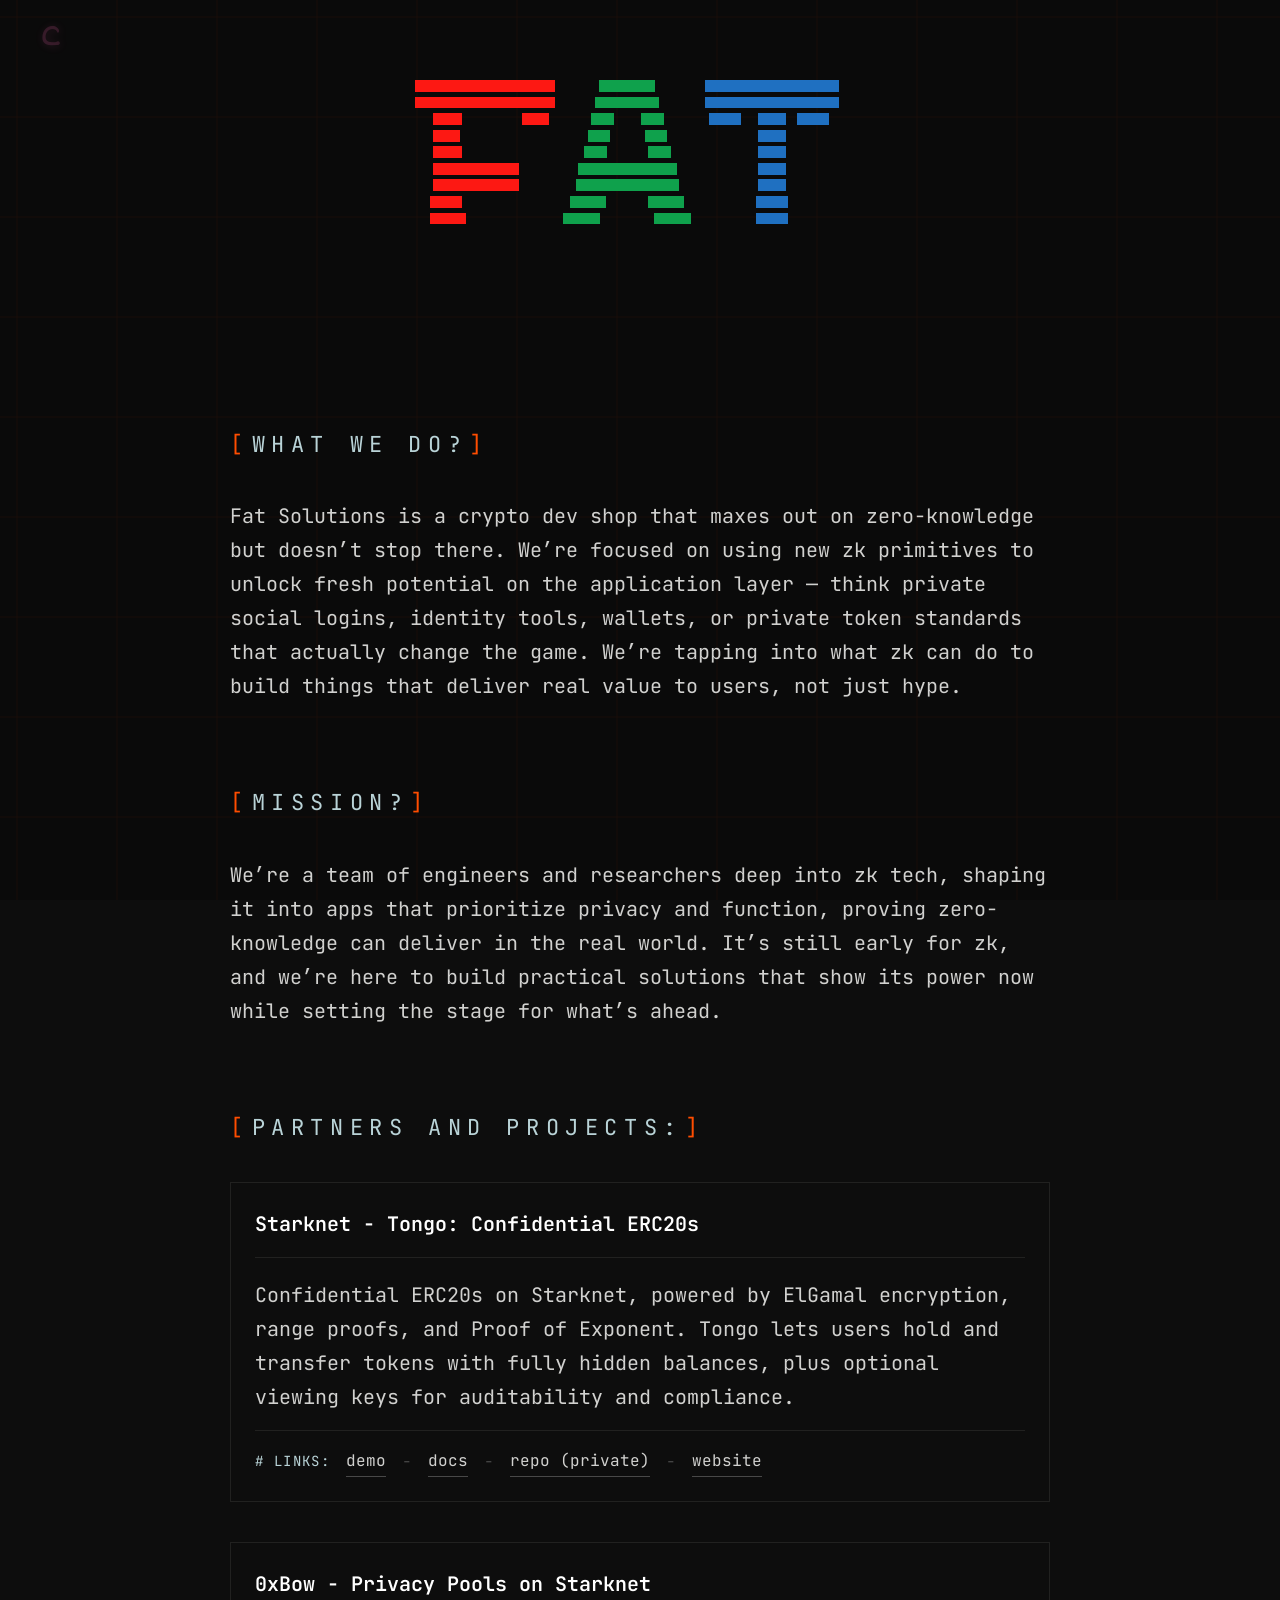
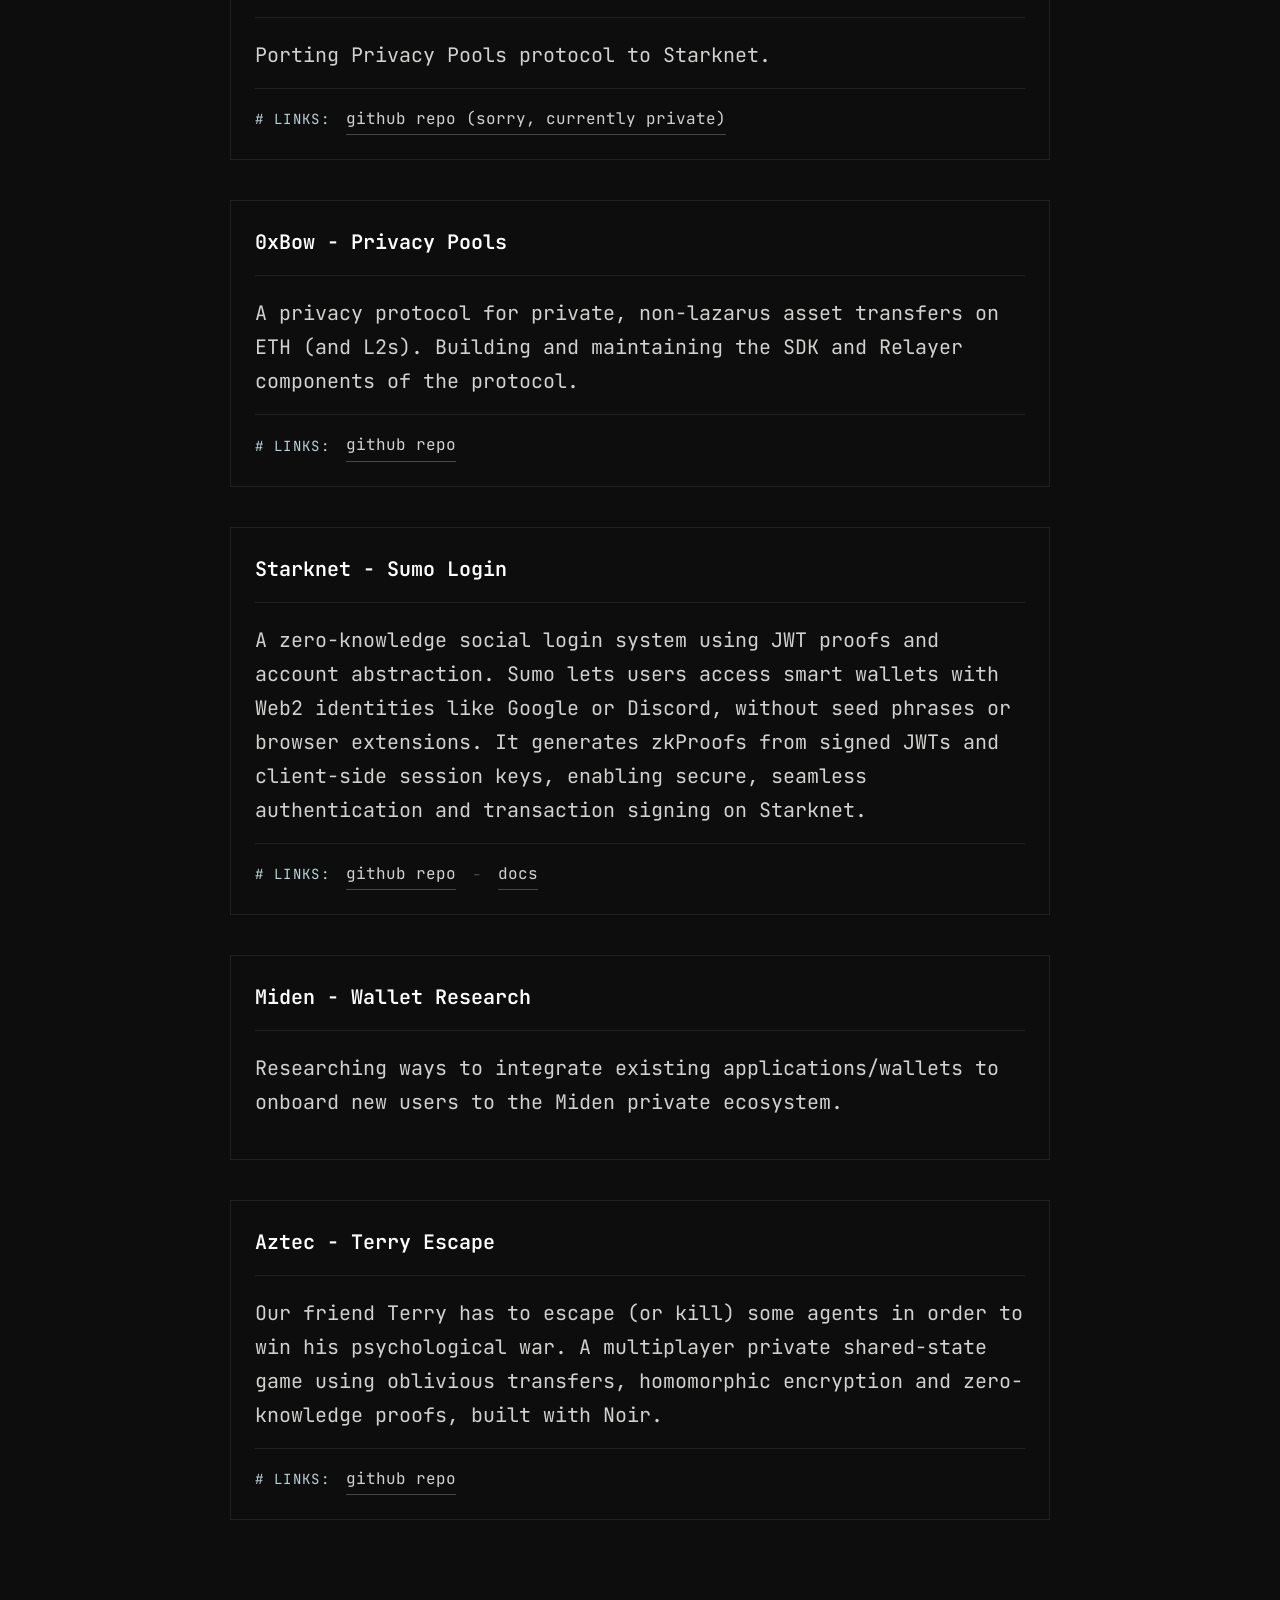
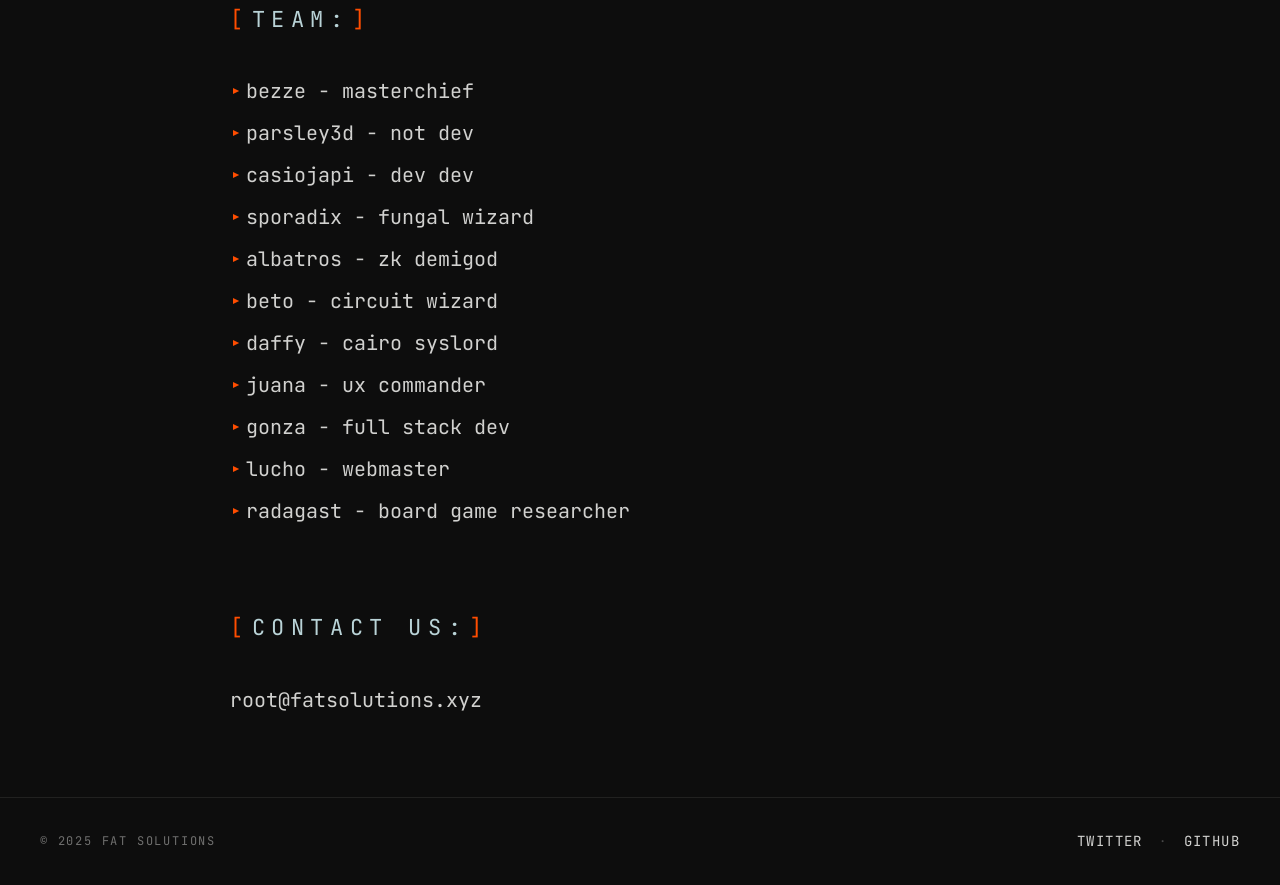
==== index.html @ 9459dec0 "feat: new version" ====
<!DOCTYPE html>
<html lang="en">
<head>
    <meta charset="UTF-8">
    <meta name="viewport" content="width=device-width, initial-scale=1.0">
    <meta name="description" content="Fat Solutions - A crypto dev shop specializing in zero-knowledge technology, building practical zk applications for privacy and real-world value">
    <meta name="keywords" content="zero-knowledge, zk, crypto, blockchain, privacy, Starknet, Aztec, Miden, development">
    <meta name="author" content="Fat Solutions">
    <meta property="og:title" content="Fat Solutions - Zero-Knowledge Development">
    <meta property="og:description" content="Building practical zero-knowledge applications that prioritize privacy and deliver real value">
    <meta property="og:type" content="website">
    <meta property="og:url" content="https://fatsolutions.xyz">
    <meta name="twitter:card" content="summary">
    <meta name="twitter:site" content="@fatsolutionsxyz">
    <meta name="twitter:title" content="Fat Solutions">
    <meta name="twitter:description" content="Zero-knowledge crypto dev shop building the future of privacy">
    <title>root@fat $_</title>
    <link href="https://fonts.googleapis.com/css2?family=IBM+Plex+Mono:wght@400;700&family=Short+Stack&family=JetBrains+Mono:wght@400;500;600;700&display=swap" rel="stylesheet">
    <link rel="stylesheet" href="styles.css">
    <script src="fat-logo-config.js"></script>
    <script src="fat-logo.js"></script>
    <script>
        let cursorVisible = true;
        setInterval(() => {
            document.title = cursorVisible ? "root@fat $_" : "root@fat $ ";
            cursorVisible = !cursorVisible;
        }, 500);
    </script>
    <link rel="icon" type="image/x-icon" href="favicon.ico">
    <link rel="icon" type="image/png" sizes="32x32" href="favicon-32x32.png">
    <link rel="icon" type="image/png" sizes="16x16" href="favicon-16x16.png">
    <link rel="apple-touch-icon" sizes="180x180" href="apple-touch-icon.png">
    <link rel="manifest" href="site.webmanifest">
</head>
<body>
    <!-- Matrix Rain Background -->
    <canvas id="matrix-canvas" style="position: fixed; top: 0; left: 0; width: 100%; height: 100%; z-index: 0; pointer-events: none;"></canvas>

    <!-- Cyberpunk Grid Background -->
    <div id="grid-bg" style="position: fixed; top: 0; left: 0; width: 100%; height: 100%; z-index: 0; pointer-events: none; opacity: 0.06;"></div>

    <main style="position: relative; z-index: 10;">
        <div id="title">
            <div id="fat-logo-container"></div>
            <div id="solutions-text" style="text-align: center; margin-top: 32px; margin-left: 280px; font-size: 22px; letter-spacing: 0.4em; color: #b9d3d7; text-transform: uppercase; font-weight: 700; opacity: 0; transition: opacity 0.4s ease-in;">
                [solutions]
            </div>
        </div>
        <div id="text">
            <div class="section">
                <h2>what we do?</h2>
                <p>Fat Solutions is a crypto dev shop that maxes out on zero-knowledge but doesn’t stop there. We’re focused on using new zk primitives to unlock fresh potential on the application layer — think private social logins, identity tools, wallets, or private token standards that actually change the game. We’re tapping into what zk can do to build things that deliver real value to users, not just hype.</p>
            </div>
            
            <div class="section">
                <h2>mission?</h2>
                    <p>
                        We’re a team of engineers and researchers deep into zk tech, shaping it into apps that prioritize privacy and function, proving zero-knowledge can deliver in the real world. It’s still early for zk, and we’re here to build practical solutions that show its power now while setting the stage for what’s ahead.
                    </p>
            </div>
            
            <section class="section">
                <h2>partners and projects:</h2>
                
                <article class="project">
                    <h3 class="project-title">Starknet - Tongo: Confidential ERC20s</h3>
                    <p class="project-description">
                        Confidential ERC20s on Starknet, powered by ElGamal encryption, range proofs, and Proof of Exponent. Tongo lets users hold and transfer tokens with fully hidden balances, plus optional viewing keys for auditability and compliance. 
                    </p>
                    <div class="project-links">
                        <span class="links-label"># links:</span>
                        <a href="https://tongo.cash" target="_blank">demo</a>
                        <span class="link-separator">-</span>
                        <a href="https://docs.tongo.cash" target="_blank">docs</a>
                        <span class="link-separator">-</span>
                        <a href="https://github.com/fatlabsxyz/tongo" target="_blank">repo (private)</a>
                        <span class="link-separator">-</span>
                        <a href="https://tongo.cash" target="_blank">website</a>
                    </div>
                </article> 

                <article class="project">
                    <h3 class="project-title">0xBow - Privacy Pools on Starknet</h3>
                    <p class="project-description">Porting Privacy Pools protocol to Starknet.</p>
                    <div class="project-links">
                        <span class="links-label"># links:</span>
                        <a href="https://github.com/fatlabsxyz/privacy-pools-starknet" target="_blank">github repo (sorry, currently private)</a>
                    </div>
                </article>

                <article class="project">
                    <h3 class="project-title">0xBow - Privacy Pools</h3>
                    <p class="project-description">A privacy protocol for private, non-lazarus asset transfers on ETH (and L2s). Building and maintaining the SDK and Relayer components of the protocol.</p>
                    <div class="project-links">
                        <span class="links-label"># links:</span>
                        <a href="https://github.com/0xbow-io/privacy-pools-core" target="_blank">github repo</a>
                    </div>
                </article>

                <article class="project">
                    <h3 class="project-title">Starknet - Sumo Login</h3>
                    <p class="project-description">
                        A zero-knowledge social login system using JWT proofs and account abstraction. Sumo lets users access smart wallets with Web2 identities like Google or Discord, without seed phrases or browser extensions. It generates zkProofs from signed JWTs and client-side session keys, enabling secure, seamless authentication and transaction signing on Starknet.
                    </p>
                    <div class="project-links">
                        <span class="links-label"># links:</span>
                        <a href="https://github.com/fatlabsxyz/sumo-login-cairo" target="_blank">github repo</a>
                        <span class="link-separator">-</span>
                        <a href="https://sumologin.com/" target="_blank">docs</a>
                    </div>
                </article>

                <article class="project">
                    <h3 class="project-title">Miden - Wallet Research</h3>
                    <p class="project-description">
                        Researching ways to integrate existing applications/wallets to onboard new users to the Miden private ecosystem.
                    </p>
                </article>


                <article class="project">
                    <h3 class="project-title">Aztec - Terry Escape</h3>
                    <p class="project-description">Our friend Terry has to escape (or kill) some agents in order to win his psychological war. A multiplayer private shared-state game using oblivious transfers, homomorphic encryption and zero-knowledge proofs, built with Noir.</p>
                    <div class="project-links">
                        <span class="links-label"># links:</span>
                        <a href="https://github.com/fatlabsxyz/terry-escape" target="_blank">github repo</a>
                    </div>
                </article>
            </section>

            <section class="section">
                <h2>team:</h2>
                <ul>
                    <li>bezze - masterchief</li>
                    <li>parsley3d - not dev</li>
                    <li>casiojapi - dev dev</li>
                    <li>sporadix - fungal wizard</li>
                    <li>albatros - zk demigod</li>
                    <li>beto - circuit wizard</li>
                    <li>daffy - cairo syslord</li>
                    <li>juana - ux commander</li>
                    <li>gonza - full stack dev</li>
                    <li>lucho - webmaster</li>
                    <li>radagast - board game researcher</li>
                </ul>
            </section>
            
            <section class="section">
                <h2>contact us:</h2>
                <p>root@fatsolutions.xyz</p>
            </section>
        </div>

        <footer class="footer">
            <span>© 2025 FAT SOLUTIONS</span>
            <div class="social-links">
                <a href="https://x.com/fatsolutionsxyz" target="_blank">Twitter</a>
                <span style="color: rgba(209, 209, 207, 0.3);">·</span>
                <a href="https://github.com/fatlabsxyz" target="_blank">GitHub</a>
            </div>
        </footer>
    </main>

    <!-- Matrix Rain Script -->
    <script>
        const canvas = document.getElementById('matrix-canvas');
        const ctx = canvas.getContext('2d');

        canvas.width = window.innerWidth;
        canvas.height = window.innerHeight;

        const chars = 'abcdefghijklmnopqrstuvwxyz0123456789!@#$%^&*()[]{}|\/<>?~`アイウエオカキクケコサシスセソタチツテトナニヌネノハヒフヘホマミムメモヤユヨラリルレロワヲン☺☻♥♦♣♠•◘○◙♂♀♪♫☼►◄↕‼¶§▬↨↑↓→←∟↔▲▼';
        const easterEggs = ['fat', 'zk', 'stark', 'aztec', 'miden', 'cairo', 'noir', 'gm', 'wagmi', 'based'];
        const fontSize = 36;
        const totalColumns = Math.floor(canvas.width / fontSize);

        const memeColors = ['#FF1493', '#FFD700', '#00FFFF', '#FF00FF', '#00FF00', '#FF6347', '#7FFF00', '#FF69B4'];

        const fallingItems = [];

        function spawnItem(x) {
            const normalizedPos = Math.abs((x / canvas.width) - 0.5) * 2;
            const color = memeColors[Math.floor(Math.random() * memeColors.length)];
            const opacity = 0.06 + (0.10 * normalizedPos);
            const driftX = (Math.random() - 0.5) * 0.5;
            const speedMultiplier = 1 + (Math.random() - 0.5) * 0.6;

            if (Math.random() < 0.02) {
                const word = easterEggs[Math.floor(Math.random() * easterEggs.length)];
                for (let i = 0; i < word.length; i++) {
                    const letterColor = memeColors[Math.floor(Math.random() * memeColors.length)];
                    fallingItems.push({
                        x, y: -fontSize * (word.length - i) * 1.5,
                        char: word[i], color: letterColor,
                        opacity: opacity * 1.1, driftX: 0, speedMultiplier: 1
                    });
                }
            } else {
                fallingItems.push({
                    x, y: -fontSize,
                    char: chars[Math.floor(Math.random() * chars.length)],
                    color, opacity, driftX, speedMultiplier
                });
            }
        }

        // Initialize - much less density (5% of original)
        const lastSpawnTime = Array(totalColumns).fill(Math.random() * -500);
        for (let i = 0; i < totalColumns; i++) {
            const x = i * fontSize;
            const normalizedPos = Math.abs((i / totalColumns) - 0.5) * 2;
            if (Math.random() < 0.003 + (0.007 * normalizedPos)) { // 5% of original density
                spawnItem(x);
            }
        }

        let fontLoaded = false;
        document.fonts.load(`${fontSize}px "Short Stack"`).then(() => {
            fontLoaded = true;
            animate();
        }).catch(() => {
            fontLoaded = true;
            animate();
        });

        let frameCounter = 0;

        function animate() {
            if (!fontLoaded) return;

            frameCounter++;
            ctx.fillStyle = 'rgba(10, 10, 10, 1)';
            ctx.fillRect(0, 0, canvas.width, canvas.height);
            ctx.font = `${fontSize}px "Short Stack", cursive`;

            // Continuous spawning - much less frequent (5% density)
            if (frameCounter % 8 === 0) {
                for (let col = 0; col < totalColumns; col++) {
                    const normalizedPos = Math.abs((col / totalColumns) - 0.5) * 2;
                    const spawnChance = 0.003 + (0.007 * normalizedPos); // 5% of original
                    if (Math.random() < spawnChance && frameCounter - lastSpawnTime[col] > 120) {
                        spawnItem(col * fontSize);
                        lastSpawnTime[col] = frameCounter;
                    }
                }
            }

            // Draw items
            for (let i = fallingItems.length - 1; i >= 0; i--) {
                const item = fallingItems[i];

                // Morph chars
                if (frameCounter % 10 === 0 && Math.random() > 0.7) {
                    const nearbyItems = fallingItems.filter(other =>
                        Math.abs(other.x - item.x) < 5 && Math.abs(other.y - item.y) < fontSize * 2
                    );
                    if (nearbyItems.length <= 1) {
                        item.char = chars[Math.floor(Math.random() * chars.length)];
                    }
                }

                if (item.y > 0 && item.y < canvas.height + fontSize) {
                    ctx.shadowColor = item.color;
                    ctx.shadowBlur = 8;
                    ctx.shadowOffsetX = 1;
                    ctx.shadowOffsetY = 1;
                    ctx.fillStyle = item.color;
                    ctx.globalAlpha = item.opacity;
                    ctx.fillText(item.char, item.x, item.y);
                    ctx.shadowBlur = 0;
                }

                item.y += 5 * item.speedMultiplier;
                item.x += item.driftX;

                if (item.y > canvas.height + fontSize) {
                    fallingItems.splice(i, 1);
                }
            }

            ctx.globalAlpha = 1;
            requestAnimationFrame(animate);
        }

        window.addEventListener('resize', () => {
            canvas.width = window.innerWidth;
            canvas.height = window.innerHeight;
        });
    </script>

    <!-- Animated Grid -->
    <script>
        const gridBg = document.getElementById('grid-bg');
        gridBg.style.backgroundImage = `
            linear-gradient(#ff4d00 1px, transparent 1px),
            linear-gradient(90deg, #ff4d00 1px, transparent 1px)
        `;
        gridBg.style.backgroundSize = '100px 100px';

        let pos = 0;
        function animateGrid() {
            pos = (pos + 0.5) % 100;
            gridBg.style.backgroundPosition = `${pos}px ${pos}px`;
            requestAnimationFrame(animateGrid);
        }
        animateGrid();
    </script>
</body>
</html>
---- styles.css ----
/* Reset and Base */
* {
    margin: 0;
    padding: 0;
    box-sizing: border-box;
}

body {
    background-color: #0d0d0d;
    color: #d1d1cf;
    font-family: 'JetBrains Mono', monospace;
    font-size: 23px;
    line-height: 1.7;
    -webkit-font-smoothing: antialiased;
    min-height: 100vh;
}

main {
    max-width: 100%;
    margin: 0 auto;
    padding: 80px 0 0 0;
    position: relative;
    z-index: 10;
}

#text {
    max-width: 900px;
    margin: 0 auto;
    padding: 0 40px;
}

/* Logo */
#title {
    margin-bottom: 80px;
    text-align: center;
}

#fat-logo-container {
    display: flex;
    justify-content: center;
    margin-bottom: 16px;
}

.ascii-container {
    font-family: 'Courier New', Courier, monospace;
    font-size: 14px;
    line-height: 1;
    -webkit-font-smoothing: none;
    -moz-osx-font-smoothing: auto;
}

.ascii-fat {
    display: table;
    margin: 0 auto;
}

.ascii-letter {
    display: table-cell;
    vertical-align: top;
    white-space: pre;
    font-family: 'Courier New', monospace;
    font-size: 14px;
    line-height: 1.2;
    user-select: none;
    font-kerning: none;
}

.letter-f { color: #fd1813; padding-right: 0.5em; }
.letter-a { color: #0fa14c; padding: 0 0.5em; }
.letter-t { color: #1f70c1; padding-left: 0.5em; }

.ascii-solutions {
    display: block;
    white-space: pre;
    font-family: 'Courier New', monospace;
    font-size: 14px;
    line-height: 1.2;
    color: #d1d1cf;
    margin-top: 0.5rem;
    text-align: center;
    font-kerning: none;
}

/* Sections */
.section {
    margin-bottom: 80px;
}

/* Tag Labels */
h2::before {
    content: '[';
    color: #ff4d00;
    margin-right: 2px;
}

h2::after {
    content: ']';
    color: #ff4d00;
    margin-left: 2px;
}

h2 {
    color: #b9d3d7;
    font-size: 22px;
    margin-bottom: 36px;
    margin-left: 0;
    text-transform: uppercase;
    letter-spacing: 0.3em;
    font-weight: 400;
    border: none;
    padding: 0;
    display: inline-block;
}

p {
    font-size: 20px;
    line-height: 1.7;
    margin-bottom: 16px;
    color: #d1d1cf;
}

/* Projects */
.project {
    margin-bottom: 40px;
    padding: 24px;
    border: 1px solid rgba(209, 209, 207, 0.1);
    transition: all 0.15s;
}

.project:hover {
    border-color: #ff4d00;
}

.project-title {
    font-size: 20px;
    font-weight: 600;
    margin-bottom: 20px;
    padding-bottom: 16px;
    border-bottom: 1px solid rgba(209, 209, 207, 0.1);
    color: #ffffff;
}

.project-description {
    font-size: 20px;
    line-height: 1.7;
    margin-bottom: 16px;
    color: #d1d1cf;
}

.project-links {
    display: flex;
    flex-wrap: wrap;
    gap: 16px;
    align-items: center;
    font-size: 16px;
    padding-top: 16px;
    border-top: 1px solid rgba(209, 209, 207, 0.1);
}

.links-label {
    color: #b9d3d7;
    font-size: 14px;
    text-transform: uppercase;
    letter-spacing: 0.1em;
}

.project-links a {
    text-decoration: none;
    color: #d1d1cf;
    border-bottom: 1px solid rgba(209, 209, 207, 0.3);
    padding-bottom: 2px;
    transition: all 0.15s;
    font-size: 16px;
}

.project-links a:hover {
    color: #ff4d00;
    border-bottom: 1px solid #ff4d00;
}

.link-separator {
    color: rgba(209, 209, 207, 0.3);
}

/* Team List */
ul {
    list-style: none;
    margin: 0;
    padding: 0;
}

ul li {
    font-size: 20px;
    margin-bottom: 8px;
    padding-left: 16px;
    position: relative;
    color: #d1d1cf;
}

ul li::before {
    content: '▸';
    position: absolute;
    left: 0;
    color: #ff4d00;
}

/* Footer - Full Width */
.footer {
    margin-top: 80px;
    padding: 32px 40px;
    border-top: 1px solid rgba(209, 209, 207, 0.1);
    display: flex;
    justify-content: space-between;
    align-items: center;
    font-size: 12px;
    color: rgba(209, 209, 207, 0.5);
    text-transform: uppercase;
    letter-spacing: 0.15em;
    max-width: 100%;
    width: 100%;
}

.social-links {
    display: flex;
    gap: 16px;
    align-items: center;
}

.social-links a {
    text-decoration: none;
    color: #d1d1cf;
    font-size: 14px;
    text-transform: uppercase;
    letter-spacing: 0.1em;
    transition: all 0.15s;
    border: none;
    padding: 0;
}

.social-links a:hover {
    color: #ff4d00;
}

/* Focus & Selection */
:focus-visible {
    outline: 1px solid #ff4d00;
    outline-offset: 2px;
}

::selection {
    background-color: #ff4d00;
    color: #0d0d0d;
}

::-moz-selection {
    background-color: #ff4d00;
    color: #0d0d0d;
}

/* Responsive */
@media (max-width: 900px) {
    main { padding: 60px 24px 24px 24px; }
    .ascii-container { font-size: 12px; }
    .ascii-letter { font-size: 12px; }
    .ascii-solutions { font-size: 12px; }
}

@media (max-width: 600px) {
    main { padding: 40px 16px 16px 16px; }
    .ascii-container { font-size: 10px; }
    .ascii-letter { font-size: 10px; }
    .ascii-solutions { font-size: 10px; }
    .footer { flex-direction: column; gap: 16px; text-align: center; }
}
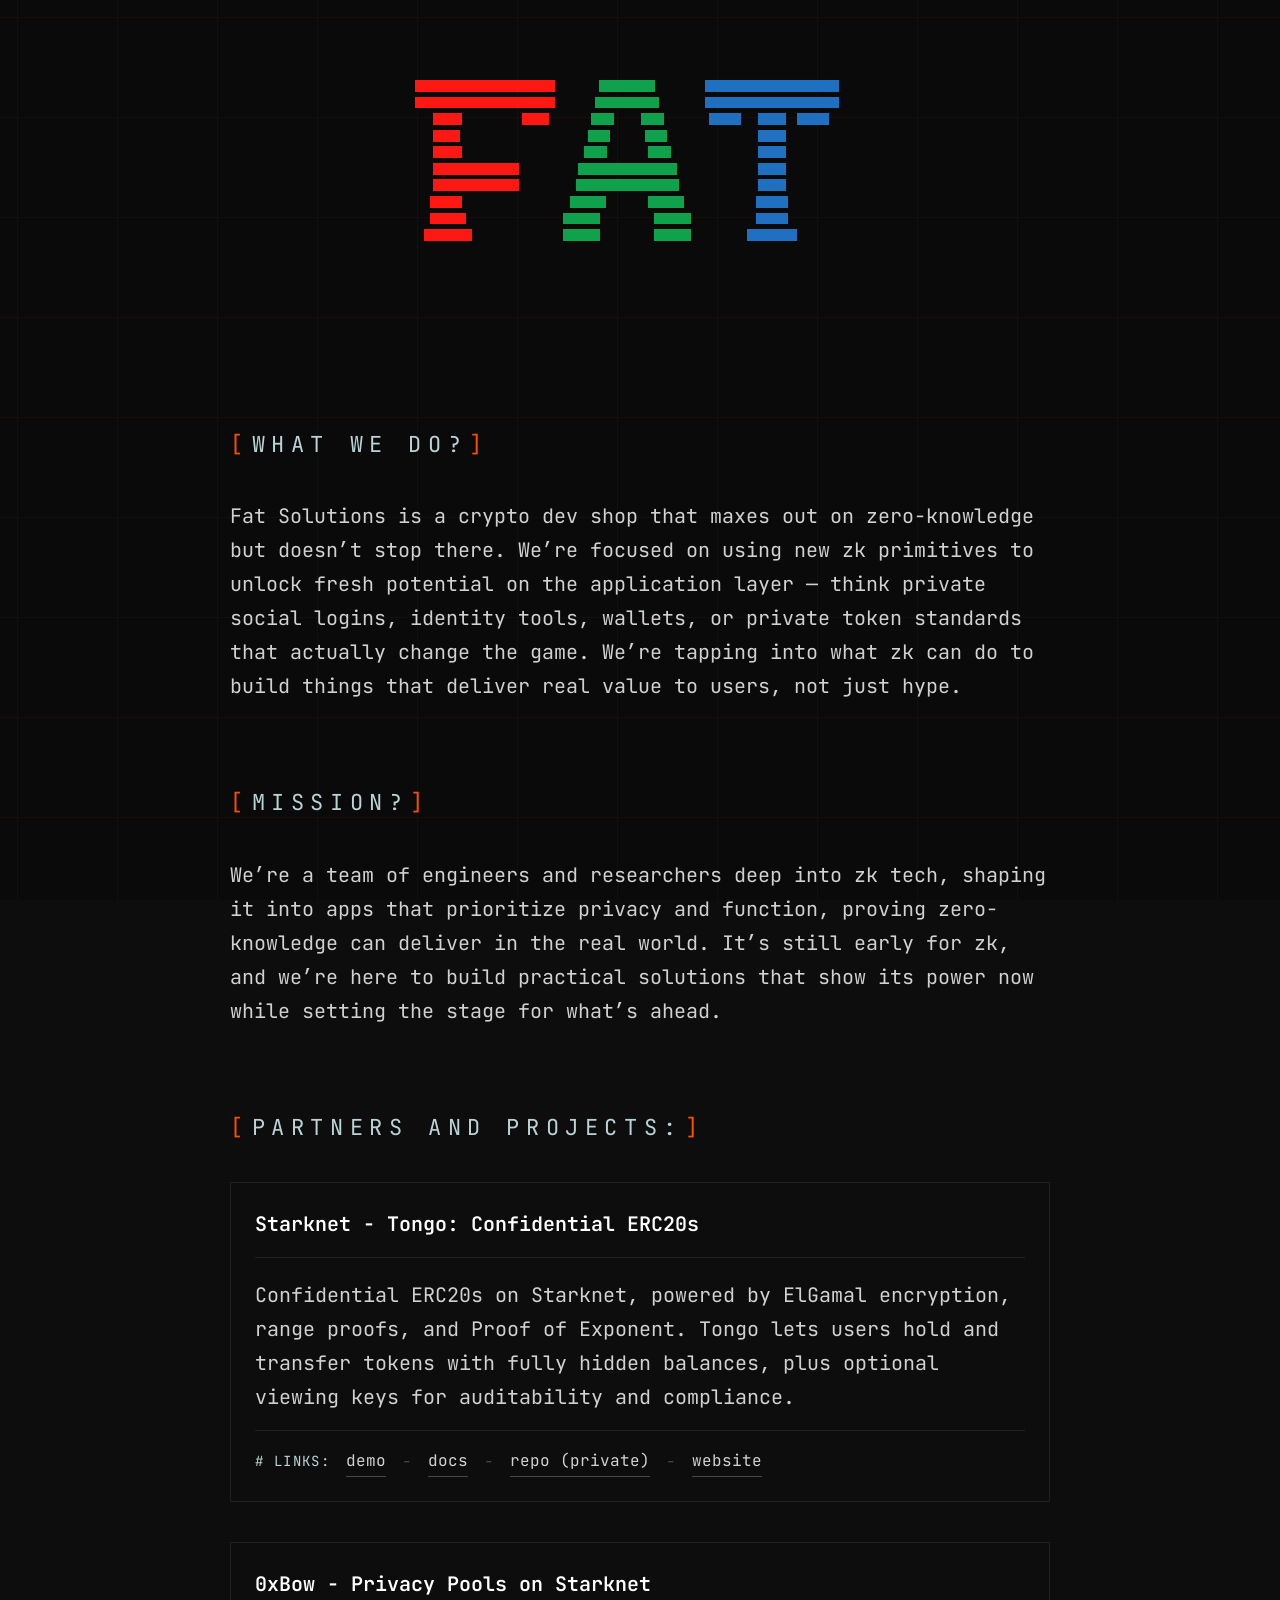
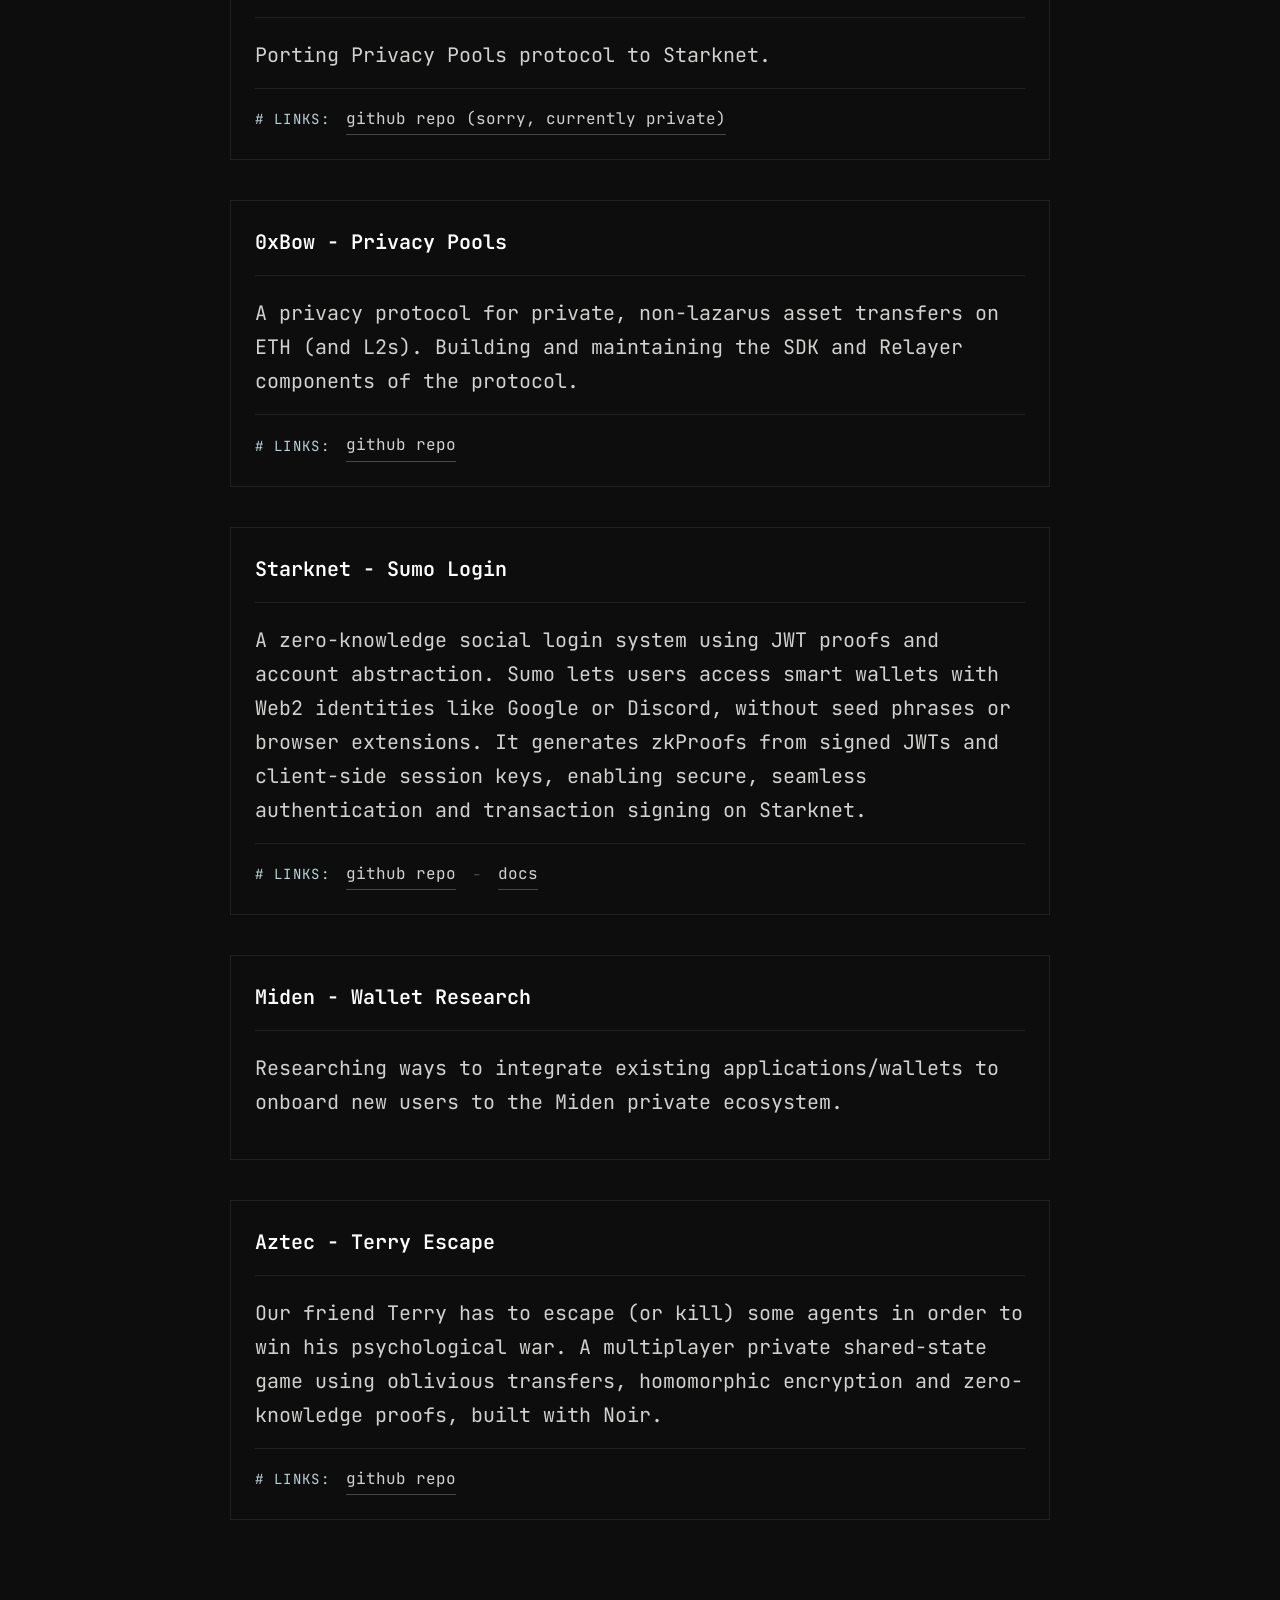
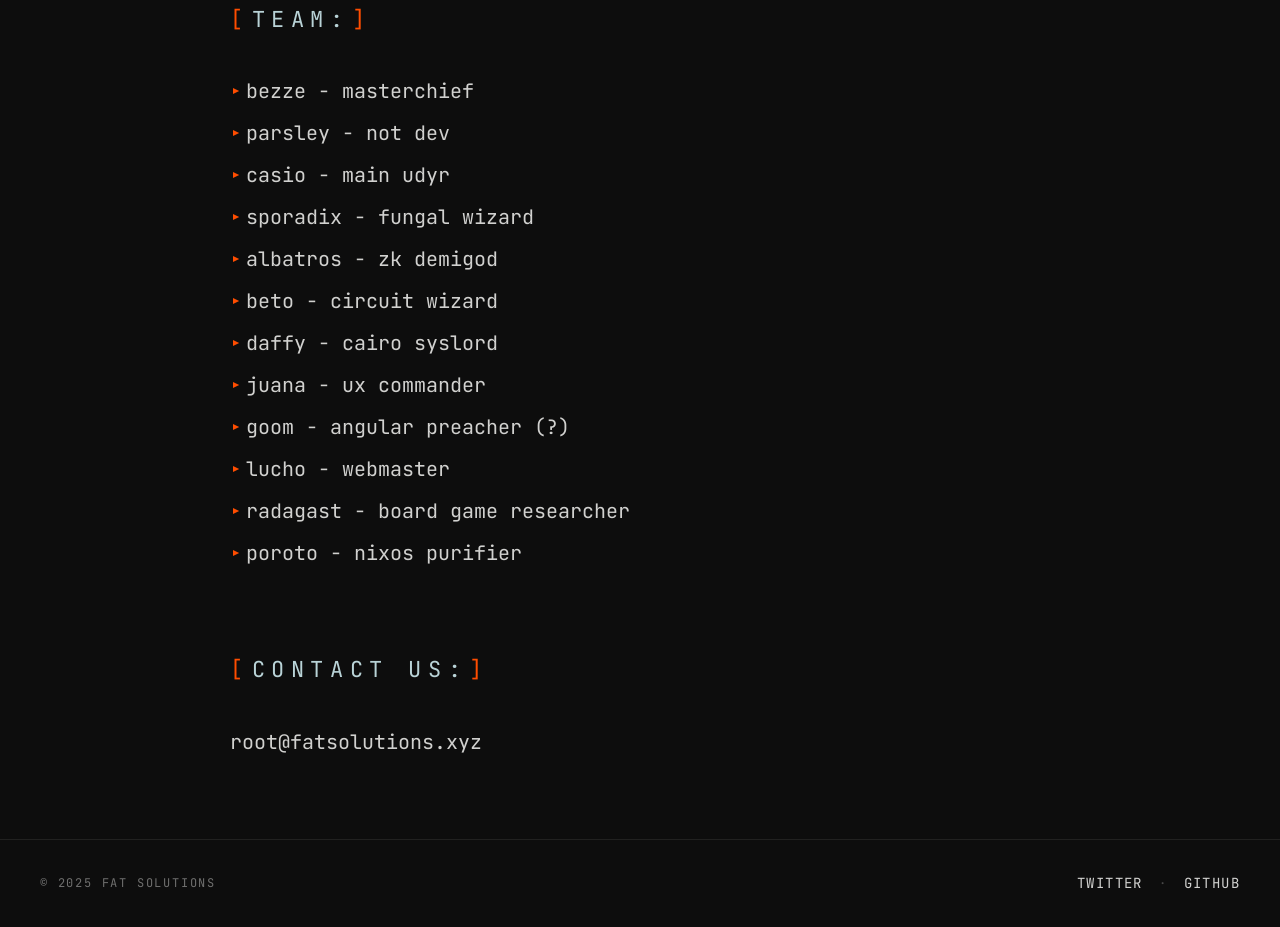
==== commit ce584a2f: "feat: add poroto" ====
--- a/index.html
+++ b/index.html
@@ -132,16 +132,17 @@
                 <h2>team:</h2>
                 <ul>
                     <li>bezze - masterchief</li>
-                    <li>parsley3d - not dev</li>
-                    <li>casiojapi - dev dev</li>
+                    <li>parsley - not dev</li>
+                    <li>casio - main udyr</li>
                     <li>sporadix - fungal wizard</li>
                     <li>albatros - zk demigod</li>
                     <li>beto - circuit wizard</li>
                     <li>daffy - cairo syslord</li>
                     <li>juana - ux commander</li>
-                    <li>gonza - full stack dev</li>
+                    <li>goom - angular preacher (?)</li>
                     <li>lucho - webmaster</li>
                     <li>radagast - board game researcher</li>
+                    <li>poroto - nixos purifier</li>
                 </ul>
             </section>
             
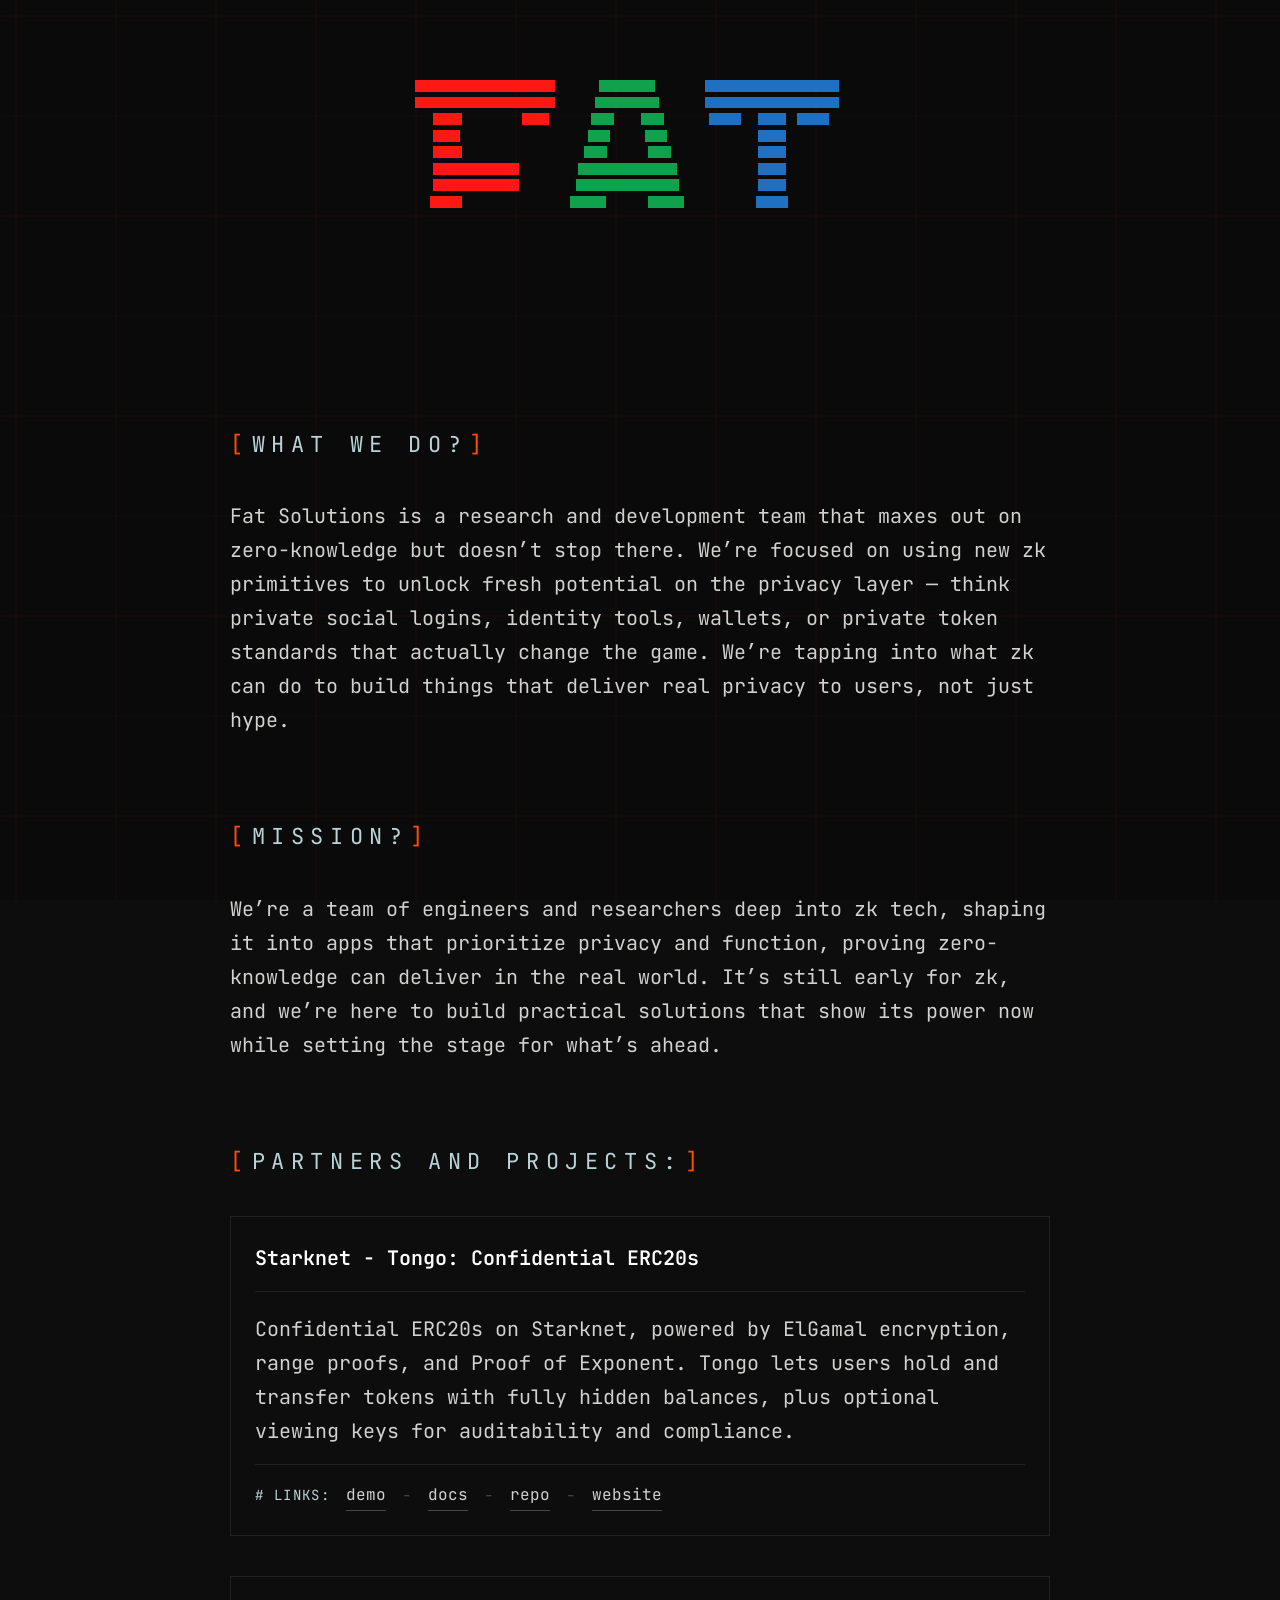
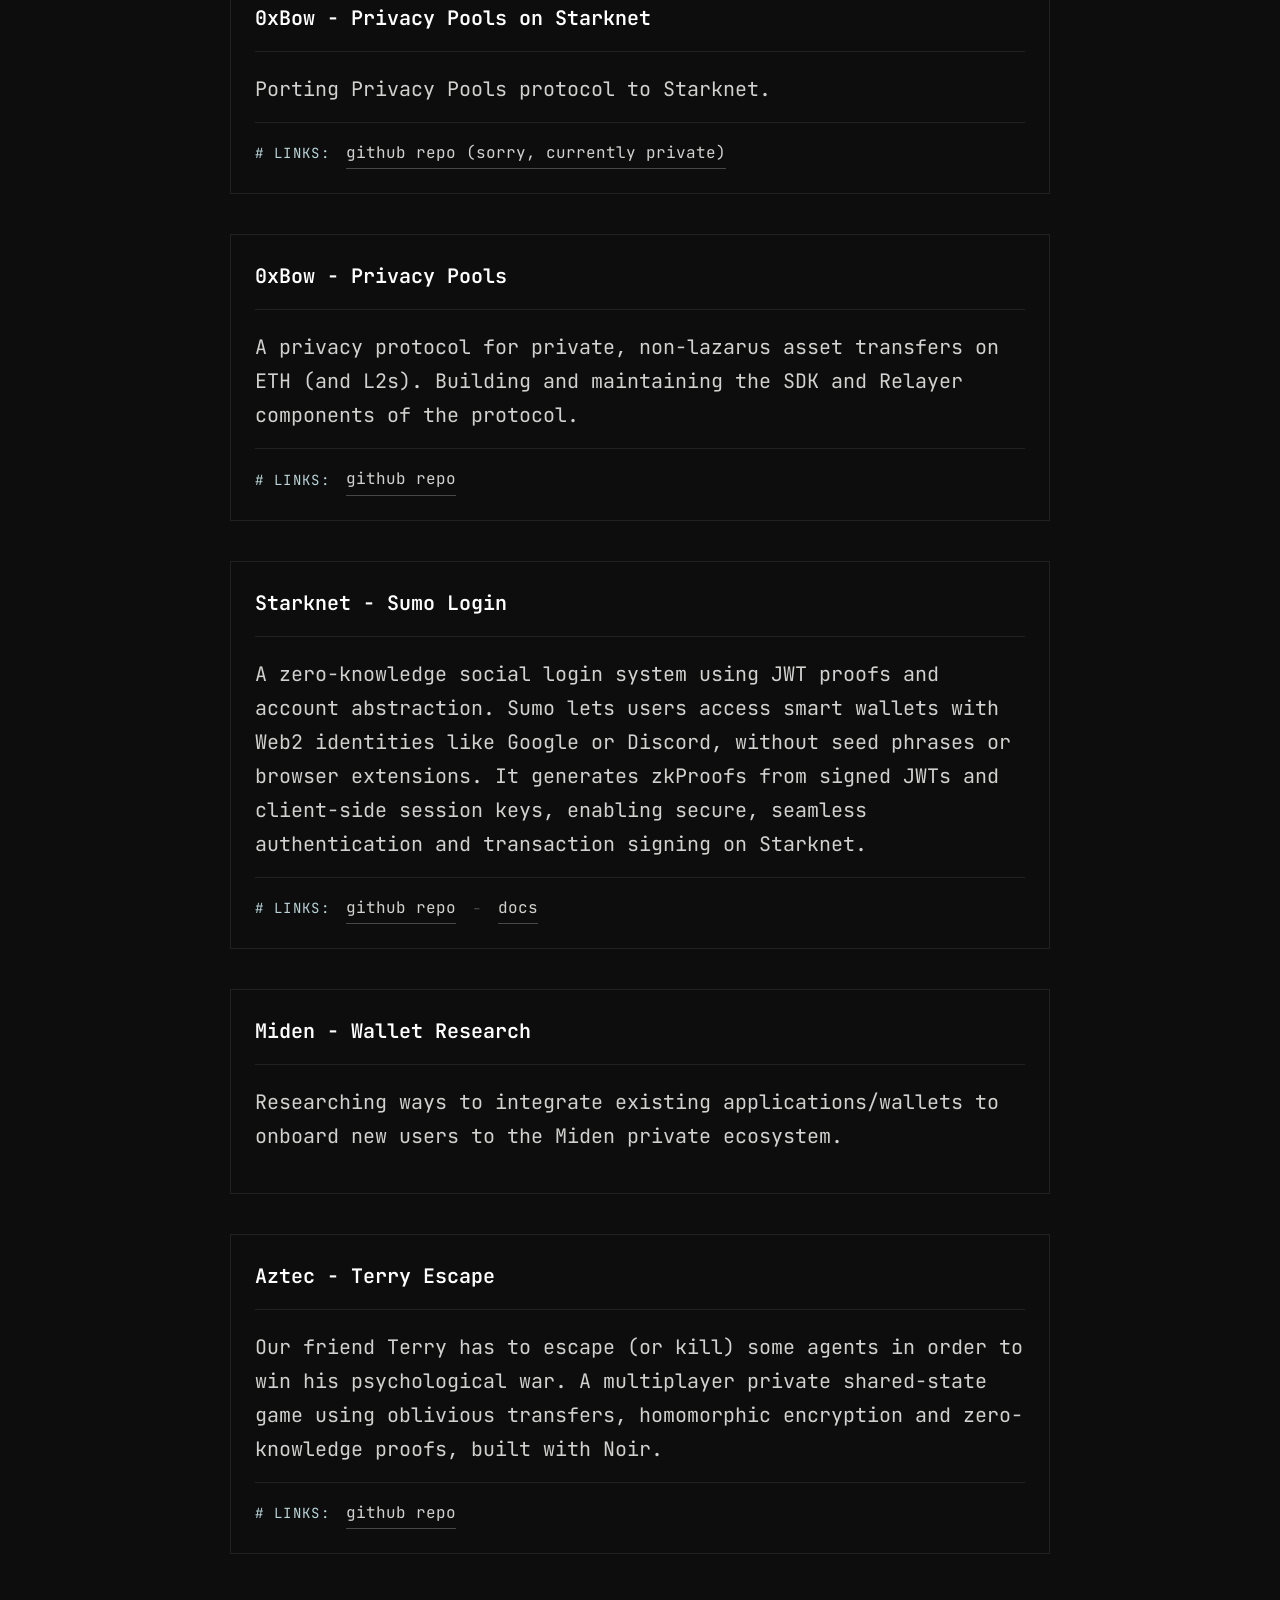
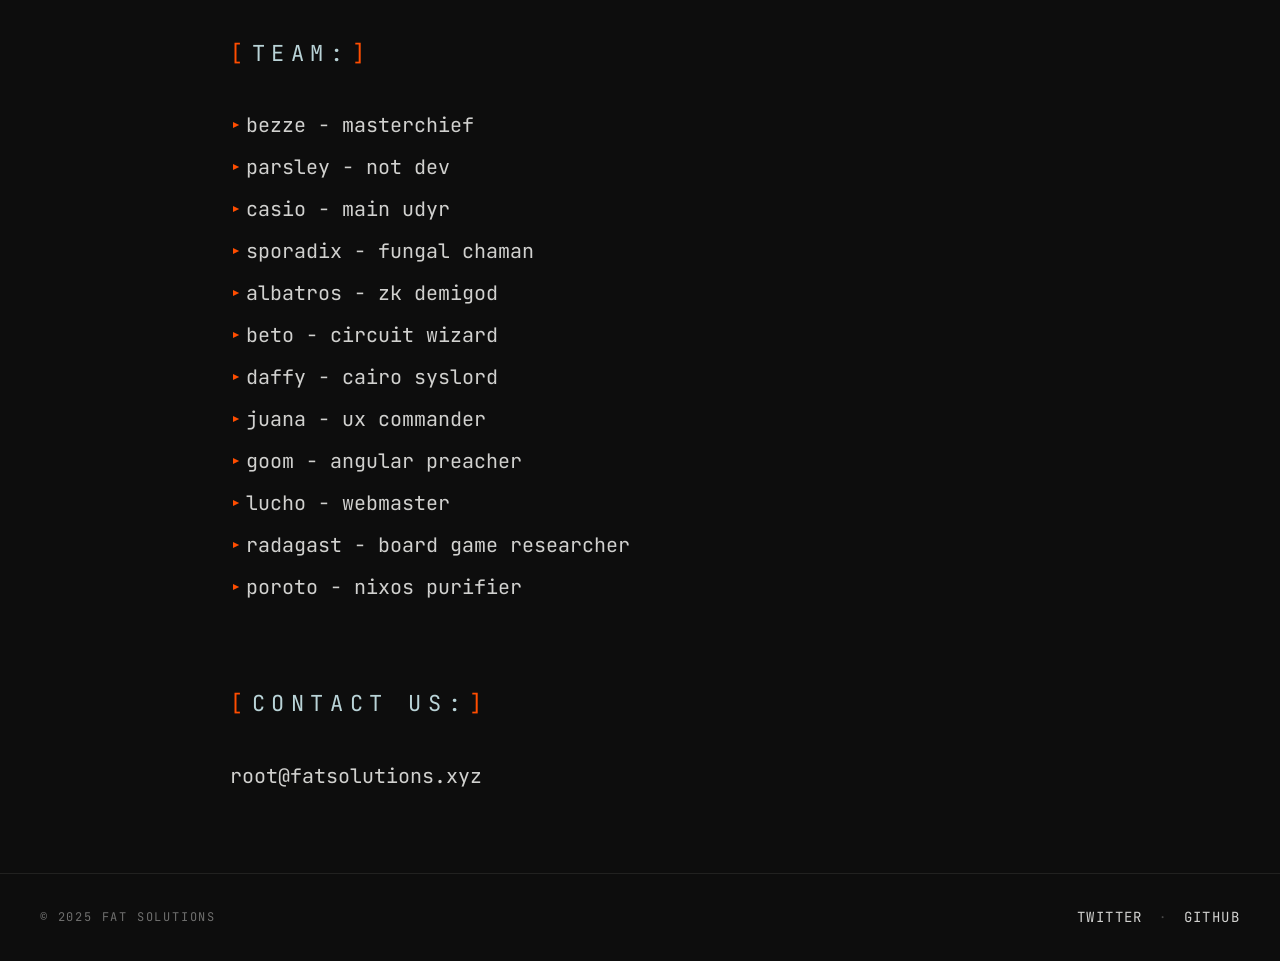
==== commit afb264dc: "feat: yo" ====
--- a/index.html
+++ b/index.html
@@ -49,7 +49,7 @@
         <div id="text">
             <div class="section">
                 <h2>what we do?</h2>
-                <p>Fat Solutions is a crypto dev shop that maxes out on zero-knowledge but doesn’t stop there. We’re focused on using new zk primitives to unlock fresh potential on the application layer — think private social logins, identity tools, wallets, or private token standards that actually change the game. We’re tapping into what zk can do to build things that deliver real value to users, not just hype.</p>
+                <p>Fat Solutions is a research and development team that maxes out on zero-knowledge but doesn’t stop there. We’re focused on using new zk primitives to unlock fresh potential on the privacy layer — think private social logins, identity tools, wallets, or private token standards that actually change the game. We’re tapping into what zk can do to build things that deliver real privacy to users, not just hype.</p>
             </div>
             
             <div class="section">
@@ -73,7 +73,7 @@
                         <span class="link-separator">-</span>
                         <a href="https://docs.tongo.cash" target="_blank">docs</a>
                         <span class="link-separator">-</span>
-                        <a href="https://github.com/fatlabsxyz/tongo" target="_blank">repo (private)</a>
+                        <a href="https://github.com/fatlabsxyz/tongo" target="_blank">repo</a>
                         <span class="link-separator">-</span>
                         <a href="https://tongo.cash" target="_blank">website</a>
                     </div>
@@ -134,12 +134,12 @@
                     <li>bezze - masterchief</li>
                     <li>parsley - not dev</li>
                     <li>casio - main udyr</li>
-                    <li>sporadix - fungal wizard</li>
+                    <li>sporadix - fungal chaman</li>
                     <li>albatros - zk demigod</li>
                     <li>beto - circuit wizard</li>
                     <li>daffy - cairo syslord</li>
                     <li>juana - ux commander</li>
-                    <li>goom - angular preacher (?)</li>
+                    <li>goom - angular preacher</li>
                     <li>lucho - webmaster</li>
                     <li>radagast - board game researcher</li>
                     <li>poroto - nixos purifier</li>
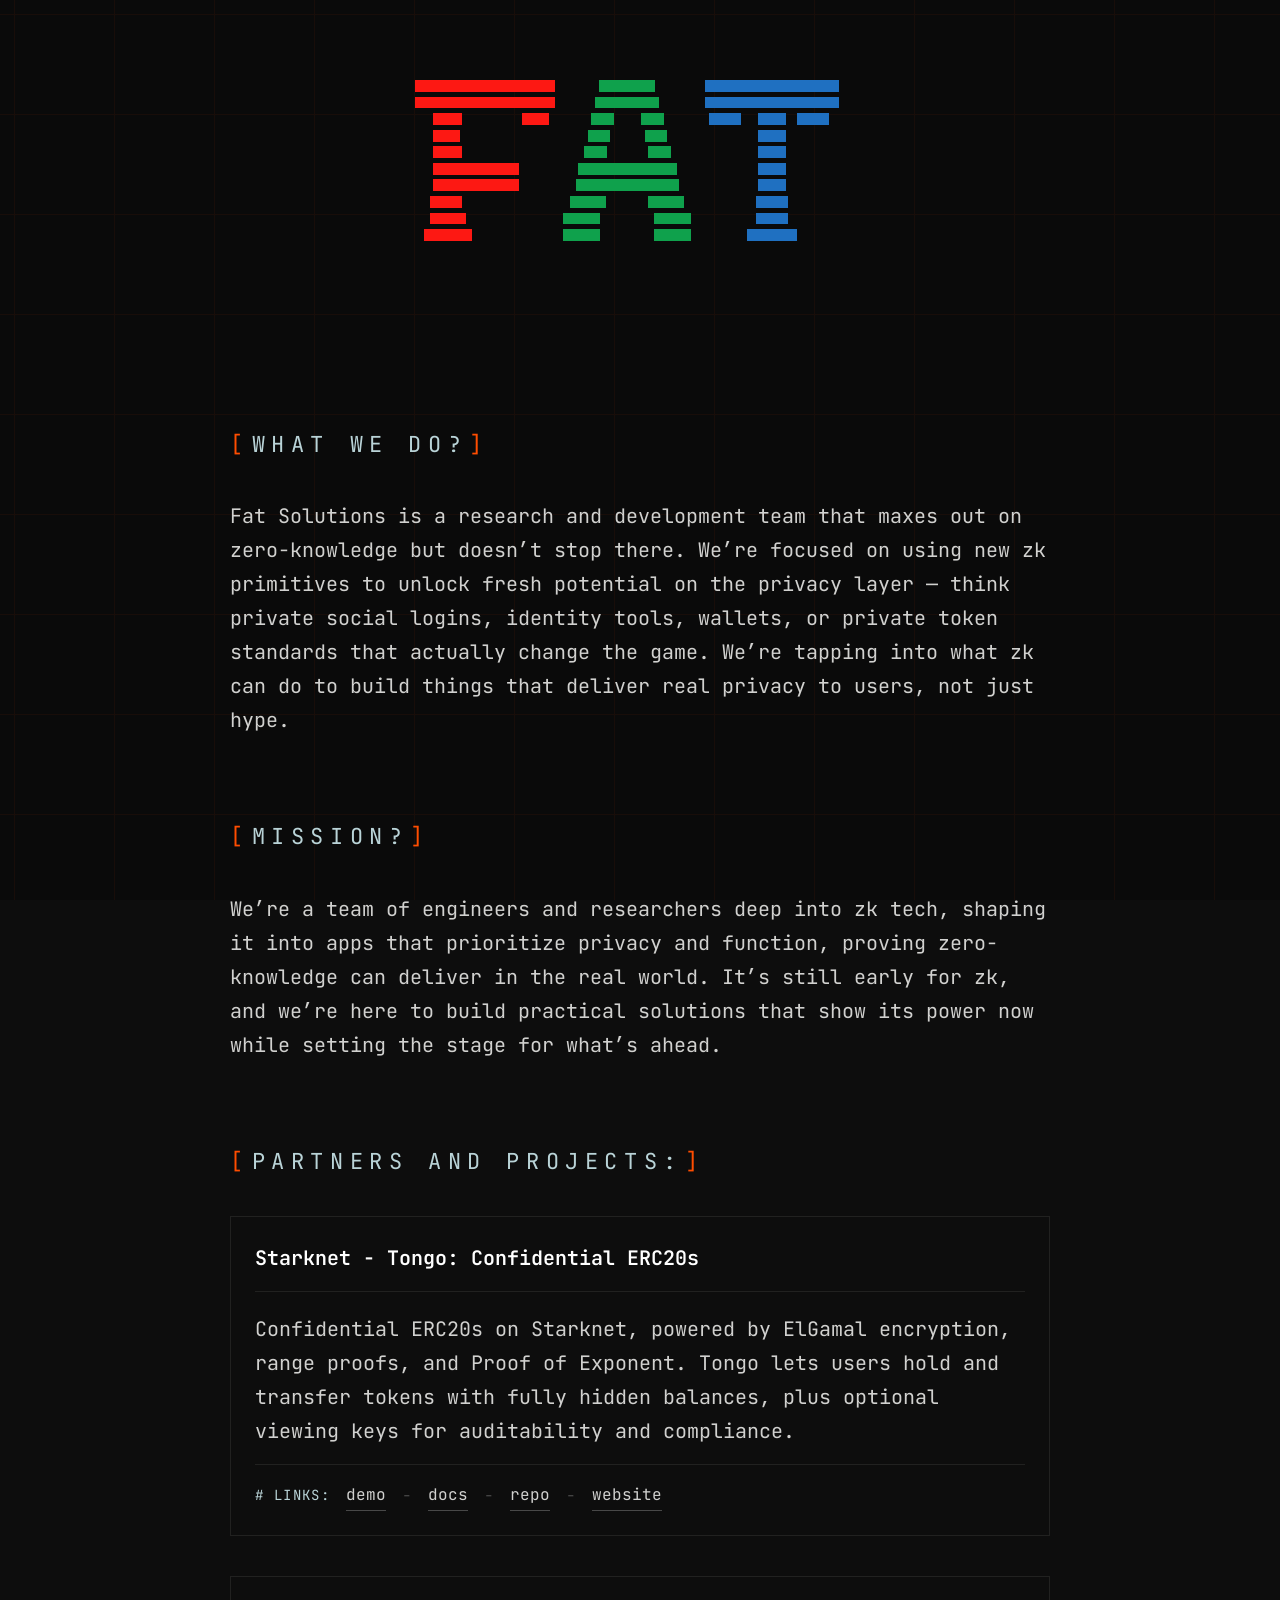
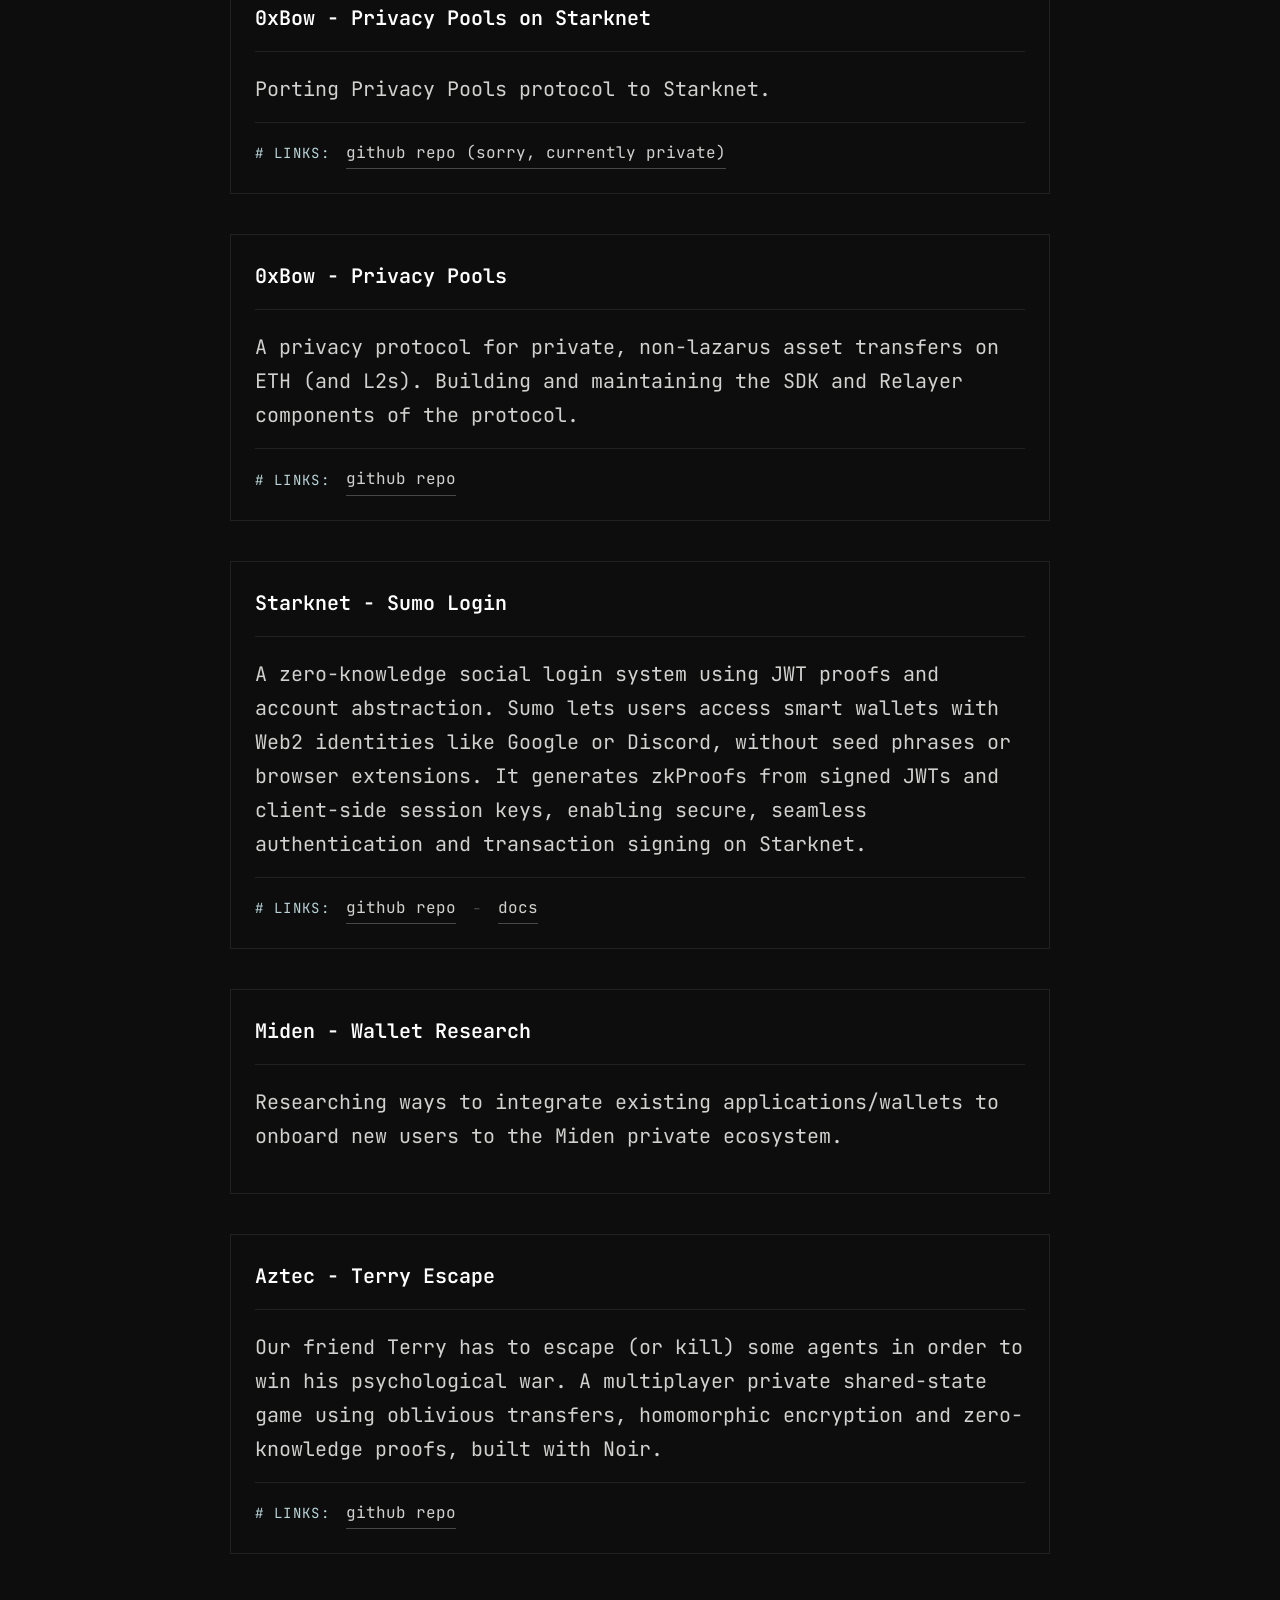
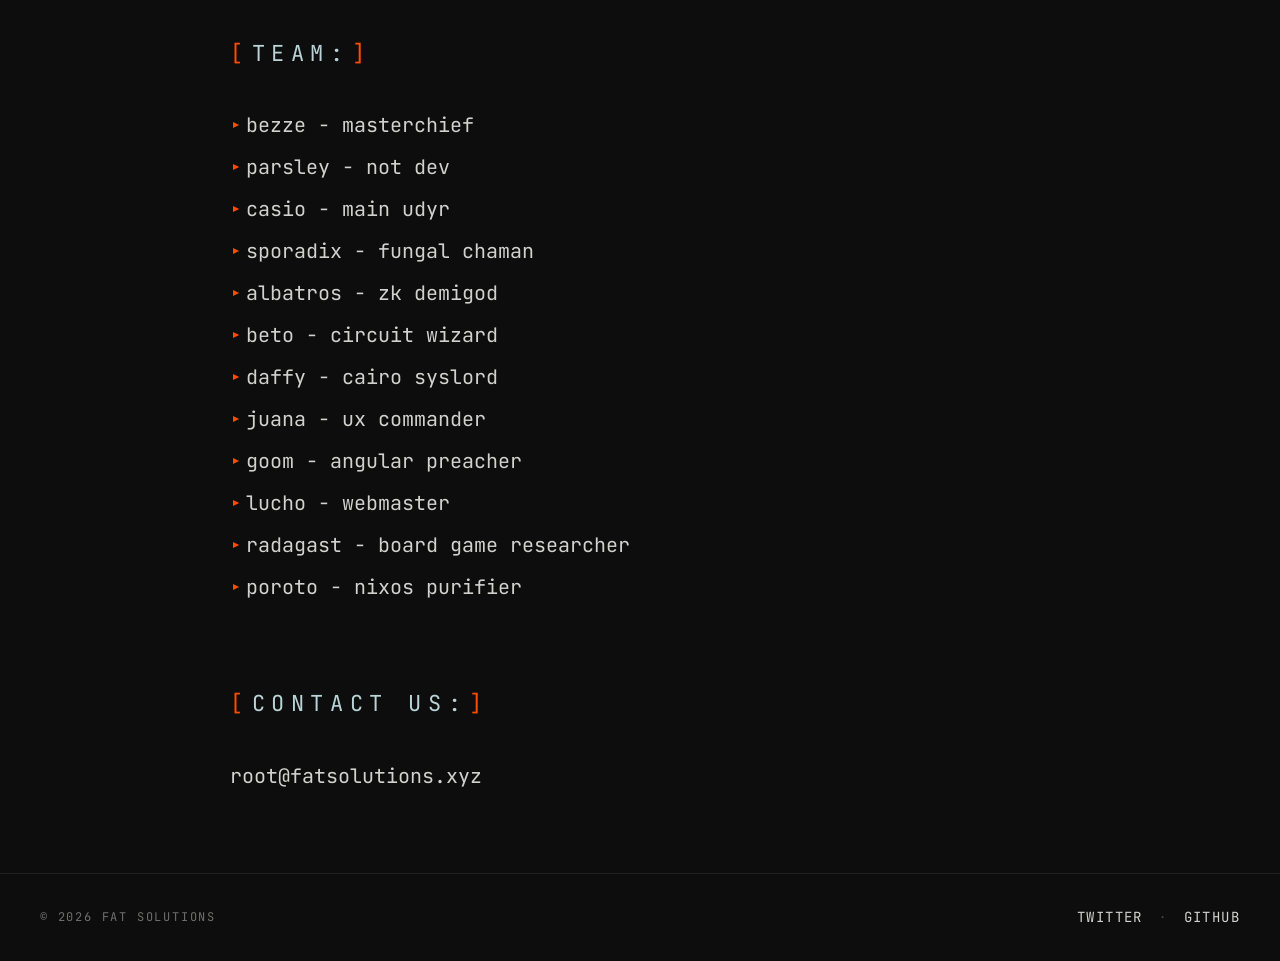
==== commit 0f2faf92: "some stuff" ====
--- a/index.html
+++ b/index.html
@@ -3,18 +3,148 @@
 <head>
     <meta charset="UTF-8">
     <meta name="viewport" content="width=device-width, initial-scale=1.0">
-    <meta name="description" content="Fat Solutions - A crypto dev shop specializing in zero-knowledge technology, building practical zk applications for privacy and real-world value">
-    <meta name="keywords" content="zero-knowledge, zk, crypto, blockchain, privacy, Starknet, Aztec, Miden, development">
+
+    <!-- SEO Core -->
+    <title>Fat Solutions | Zero-Knowledge Privacy Research & Development</title>
+    <meta name="description" content="Fat Solutions is a zero-knowledge cryptography research and development team building privacy infrastructure for crypto. We specialize in ZK proofs, confidential transactions, privacy pools, and cutting-edge privacy protocols on Starknet, Aztec, Miden, and more.">
+    <meta name="keywords" content="zero-knowledge, zk, zk-proofs, zero-knowledge proofs, crypto privacy, blockchain privacy, privacy pools, confidential transactions, Starknet, Aztec, Miden, Noir, Cairo, Circom, zkEVM, zk rollups, Tornado Cash, Monero, XMR, privacy coins, ElGamal encryption, homomorphic encryption, Groth16, PLONK, STARK, SNARK, zk circuits, zk security, zk audits, privacy research, crypto dev shop, blockchain development, Web3 privacy, DeFi privacy, private transfers, zero-knowledge login, account abstraction, privacy protocol development">
     <meta name="author" content="Fat Solutions">
-    <meta property="og:title" content="Fat Solutions - Zero-Knowledge Development">
-    <meta property="og:description" content="Building practical zero-knowledge applications that prioritize privacy and deliver real value">
+    <link rel="canonical" href="https://fatsolutions.xyz">
+
+    <!-- OpenGraph -->
+    <meta property="og:title" content="Fat Solutions | ZK Privacy Research & Dev Shop">
+    <meta property="og:description" content="Research and development team specializing in zero-knowledge cryptography and privacy infrastructure. Building confidential transactions, privacy pools, ZK login systems, and private applications on Starknet, Aztec, and Miden.">
     <meta property="og:type" content="website">
     <meta property="og:url" content="https://fatsolutions.xyz">
+    <meta property="og:site_name" content="Fat Solutions">
+    <meta property="og:locale" content="en_US">
+
+    <!-- Twitter Card -->
     <meta name="twitter:card" content="summary">
     <meta name="twitter:site" content="@fatsolutionsxyz">
-    <meta name="twitter:title" content="Fat Solutions">
-    <meta name="twitter:description" content="Zero-knowledge crypto dev shop building the future of privacy">
-    <title>root@fat $_</title>
+    <meta name="twitter:title" content="Fat Solutions | ZK Privacy Research & Dev Shop">
+    <meta name="twitter:description" content="Zero-knowledge cryptography R&D team building privacy infrastructure for crypto. ZK proofs, privacy pools, confidential transactions, and more.">
+
+    <!-- Additional SEO signals -->
+    <meta name="robots" content="index, follow">
+    <meta name="theme-color" content="#ff4d00">
+    <meta name="subject" content="Zero-Knowledge Cryptography and Blockchain Privacy">
+    <meta name="classification" content="Technology, Cryptography, Blockchain, Privacy">
+    <meta name="category" content="Zero-Knowledge Research and Development">
+
+    <!-- JSON-LD Structured Data -->
+    <script type="application/ld+json">
+    {
+        "@context": "https://schema.org",
+        "@type": "Organization",
+        "name": "Fat Solutions",
+        "alternateName": ["Fat Labs", "fatsolutions"],
+        "url": "https://fatsolutions.xyz",
+        "email": "root@fatsolutions.xyz",
+        "description": "Zero-knowledge cryptography research and development team specializing in privacy infrastructure for blockchain and crypto. We build ZK proofs, confidential transactions, privacy pools, and cutting-edge privacy protocols.",
+        "foundingDate": "2024",
+        "sameAs": [
+            "https://x.com/fatsolutionsxyz",
+            "https://github.com/fatlabsxyz"
+        ],
+        "knowsAbout": [
+            "Zero-Knowledge Proofs",
+            "ZK-SNARKs",
+            "ZK-STARKs",
+            "Groth16",
+            "PLONK",
+            "Privacy Pools",
+            "Confidential Transactions",
+            "Blockchain Privacy",
+            "Starknet",
+            "Aztec Protocol",
+            "Miden",
+            "Cairo Programming Language",
+            "Noir Programming Language",
+            "Circom",
+            "Tornado Cash",
+            "Monero",
+            "ElGamal Encryption",
+            "Homomorphic Encryption",
+            "Zero-Knowledge Circuits",
+            "ZK Security Auditing",
+            "Privacy Protocol Development",
+            "Account Abstraction",
+            "zkEVM"
+        ],
+        "memberOf": {
+            "@type": "ProgramMembership",
+            "programName": "Starknet Ecosystem"
+        },
+        "areaServed": "Worldwide",
+        "serviceType": [
+            "Zero-Knowledge Research and Development",
+            "Privacy Protocol Engineering",
+            "ZK Circuit Development",
+            "Blockchain Privacy Solutions",
+            "Cryptographic Security Research"
+        ]
+    }
+    </script>
+    <script type="application/ld+json">
+    {
+        "@context": "https://schema.org",
+        "@type": "WebSite",
+        "name": "Fat Solutions",
+        "url": "https://fatsolutions.xyz",
+        "description": "Zero-knowledge privacy research and development team",
+        "publisher": {
+            "@type": "Organization",
+            "name": "Fat Solutions"
+        }
+    }
+    </script>
+    <script type="application/ld+json">
+    {
+        "@context": "https://schema.org",
+        "@type": "ProfessionalService",
+        "name": "Fat Solutions",
+        "url": "https://fatsolutions.xyz",
+        "description": "Specialized zero-knowledge cryptography development services including ZK proof systems, privacy pools, confidential token standards, and ZK authentication systems.",
+        "serviceType": "Zero-Knowledge Cryptography Development",
+        "provider": {
+            "@type": "Organization",
+            "name": "Fat Solutions"
+        },
+        "hasOfferCatalog": {
+            "@type": "OfferCatalog",
+            "name": "ZK Privacy Services",
+            "itemListElement": [
+                {
+                    "@type": "Offer",
+                    "itemOffered": {
+                        "@type": "Service",
+                        "name": "ZK Privacy Protocol Development",
+                        "description": "Design and implementation of zero-knowledge privacy protocols including confidential transactions, privacy pools, and private transfers"
+                    }
+                },
+                {
+                    "@type": "Offer",
+                    "itemOffered": {
+                        "@type": "Service",
+                        "name": "ZK Circuit Engineering",
+                        "description": "Development of zero-knowledge circuits in Cairo, Noir, and Circom for Starknet, Aztec, and EVM-compatible chains"
+                    }
+                },
+                {
+                    "@type": "Offer",
+                    "itemOffered": {
+                        "@type": "Service",
+                        "name": "Cryptographic Research",
+                        "description": "Research on ZK proof systems, privacy primitives, and novel cryptographic applications for blockchain privacy"
+                    }
+                }
+            ]
+        }
+    }
+    </script>
+
+    <!-- Fonts & Styles -->
     <link href="https://fonts.googleapis.com/css2?family=IBM+Plex+Mono:wght@400;700&family=Short+Stack&family=JetBrains+Mono:wght@400;500;600;700&display=swap" rel="stylesheet">
     <link rel="stylesheet" href="styles.css">
     <script src="fat-logo-config.js"></script>
@@ -22,7 +152,9 @@
     <script>
         let cursorVisible = true;
         setInterval(() => {
-            document.title = cursorVisible ? "root@fat $_" : "root@fat $ ";
+            document.title = cursorVisible
+                ? "Fat Solutions | ZK Privacy R&D _"
+                : "Fat Solutions | ZK Privacy R&D  ";
             cursorVisible = !cursorVisible;
         }, 500);
     </script>
@@ -40,24 +172,25 @@
     <div id="grid-bg" style="position: fixed; top: 0; left: 0; width: 100%; height: 100%; z-index: 0; pointer-events: none; opacity: 0.06;"></div>
 
     <main style="position: relative; z-index: 10;">
-        <div id="title">
+        <header id="title">
+            <h1 class="sr-only">Fat Solutions - Zero-Knowledge Privacy Research and Development Team</h1>
             <div id="fat-logo-container"></div>
             <div id="solutions-text" style="text-align: center; margin-top: 32px; margin-left: 280px; font-size: 22px; letter-spacing: 0.4em; color: #b9d3d7; text-transform: uppercase; font-weight: 700; opacity: 0; transition: opacity 0.4s ease-in;">
                 [solutions]
             </div>
-        </div>
+        </header>
         <div id="text">
-            <div class="section">
+            <section class="section">
                 <h2>what we do?</h2>
                 <p>Fat Solutions is a research and development team that maxes out on zero-knowledge but doesn’t stop there. We’re focused on using new zk primitives to unlock fresh potential on the privacy layer — think private social logins, identity tools, wallets, or private token standards that actually change the game. We’re tapping into what zk can do to build things that deliver real privacy to users, not just hype.</p>
-            </div>
+            </section>
             
-            <div class="section">
+            <section class="section">
                 <h2>mission?</h2>
                     <p>
                         We’re a team of engineers and researchers deep into zk tech, shaping it into apps that prioritize privacy and function, proving zero-knowledge can deliver in the real world. It’s still early for zk, and we’re here to build practical solutions that show its power now while setting the stage for what’s ahead.
                     </p>
-            </div>
+            </section>
             
             <section class="section">
                 <h2>partners and projects:</h2>
@@ -153,7 +286,7 @@
         </div>
 
         <footer class="footer">
-            <span>© 2025 FAT SOLUTIONS</span>
+            <span>© 2026 FAT SOLUTIONS</span>
             <div class="social-links">
                 <a href="https://x.com/fatsolutionsxyz" target="_blank">Twitter</a>
                 <span style="color: rgba(209, 209, 207, 0.3);">·</span>
--- a/styles.css
+++ b/styles.css
@@ -3,6 +3,19 @@
     margin: 0;
     padding: 0;
     box-sizing: border-box;
+}
+
+/* Screen-reader only: visible to crawlers and assistive tech */
+.sr-only {
+    position: absolute;
+    width: 1px;
+    height: 1px;
+    padding: 0;
+    margin: -1px;
+    overflow: hidden;
+    clip: rect(0, 0, 0, 0);
+    white-space: nowrap;
+    border: 0;
 }
 
 body {
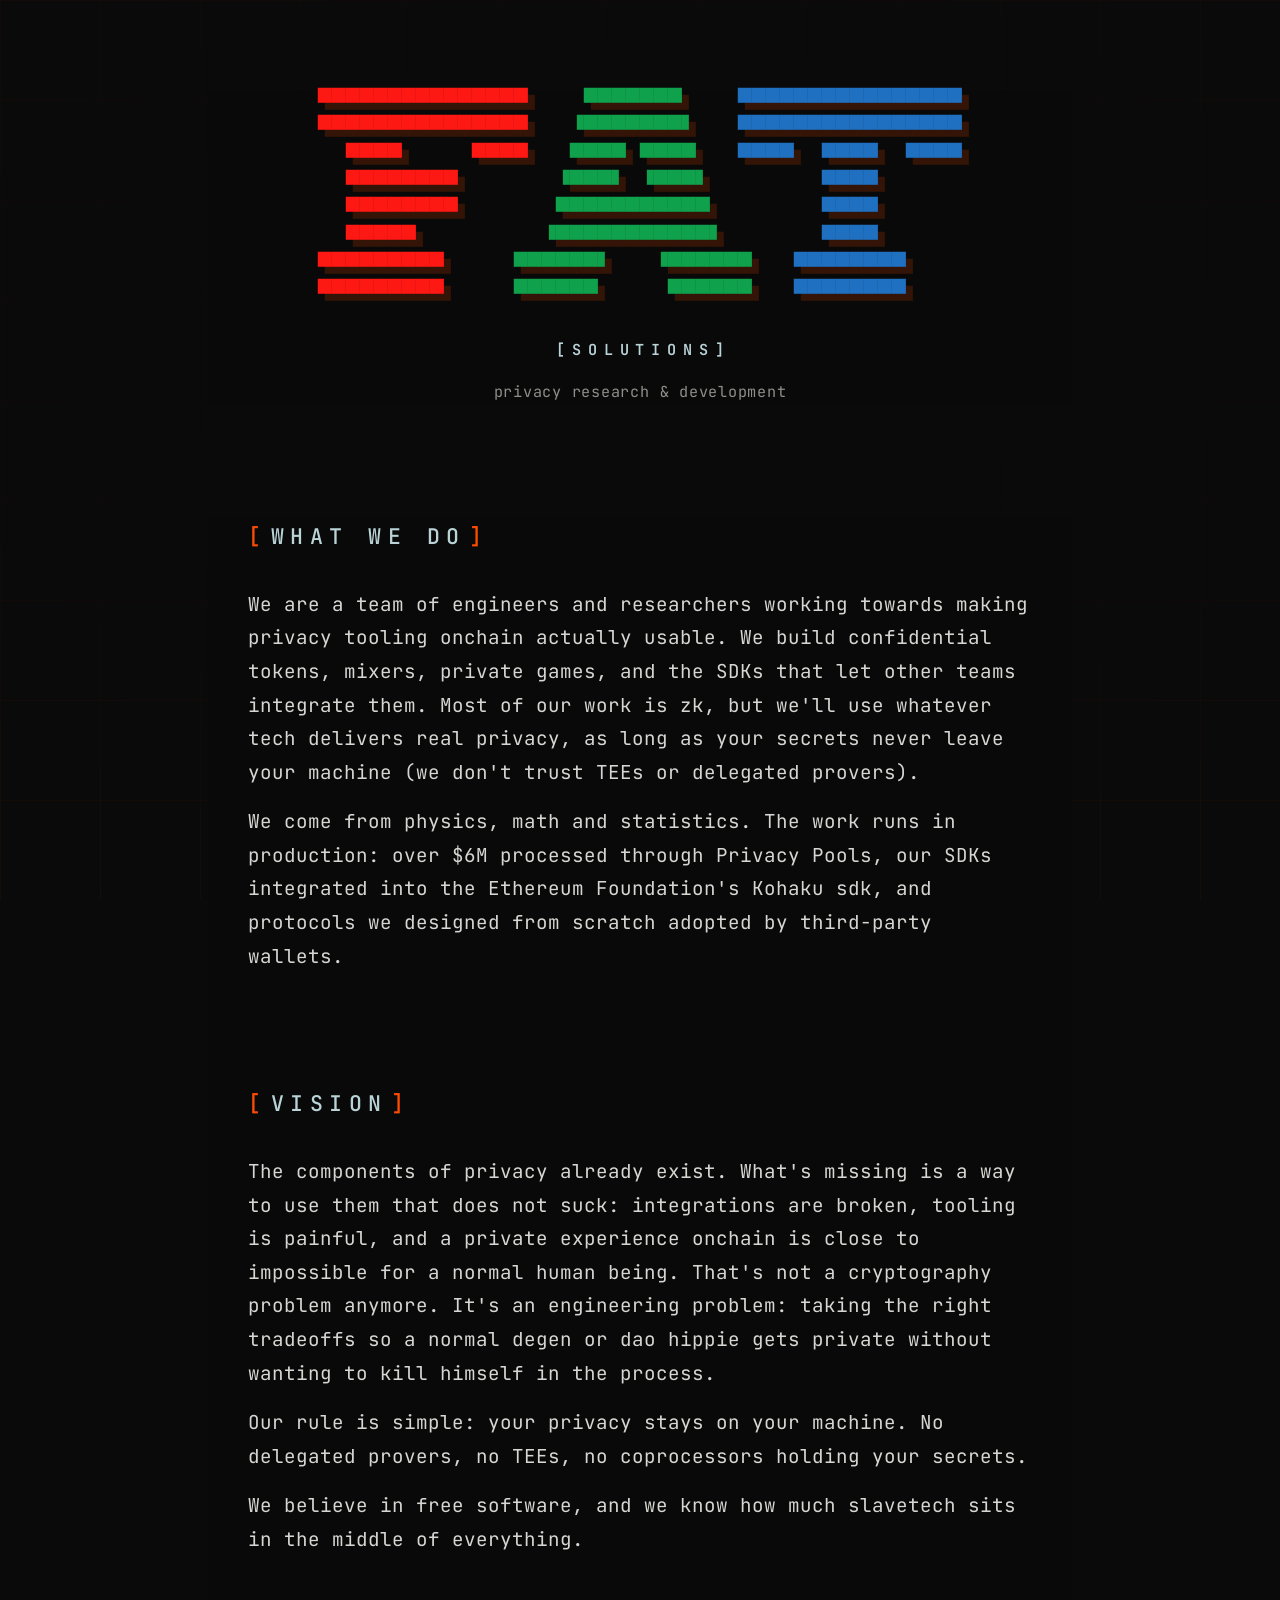
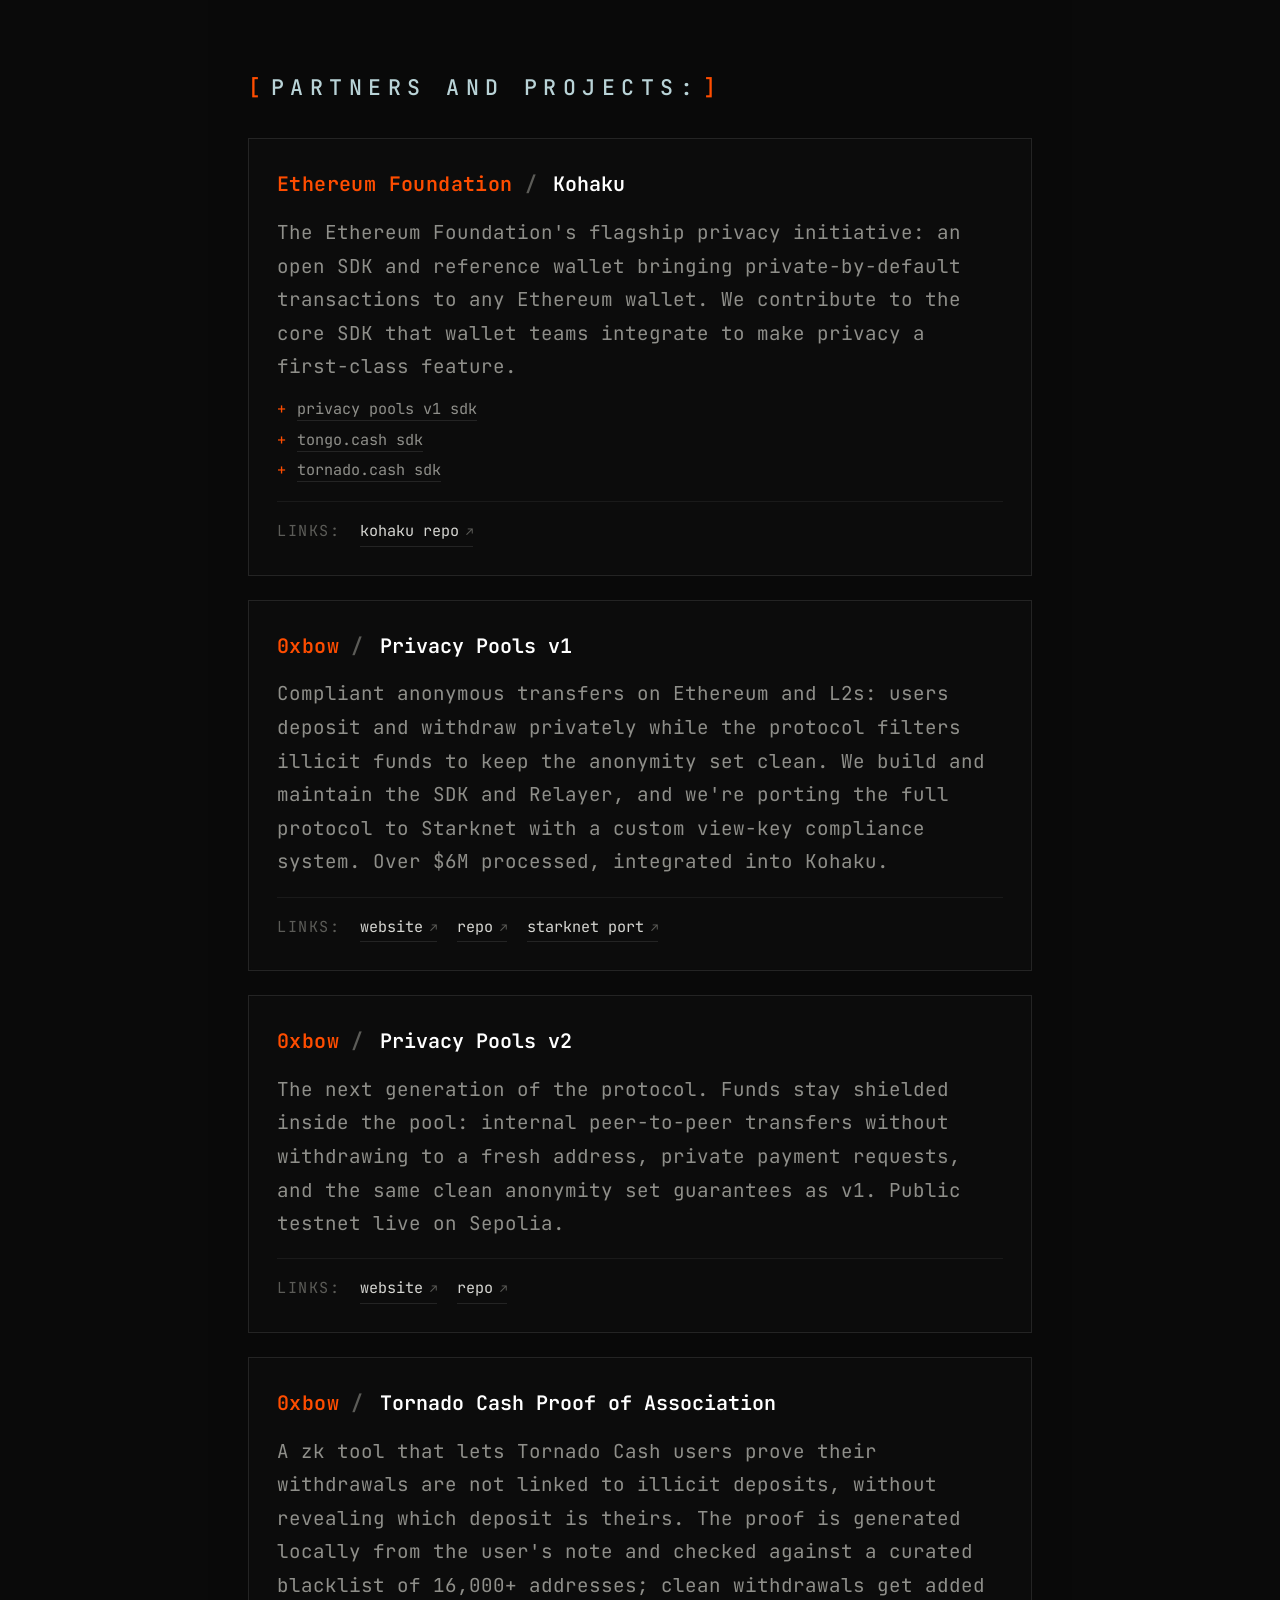
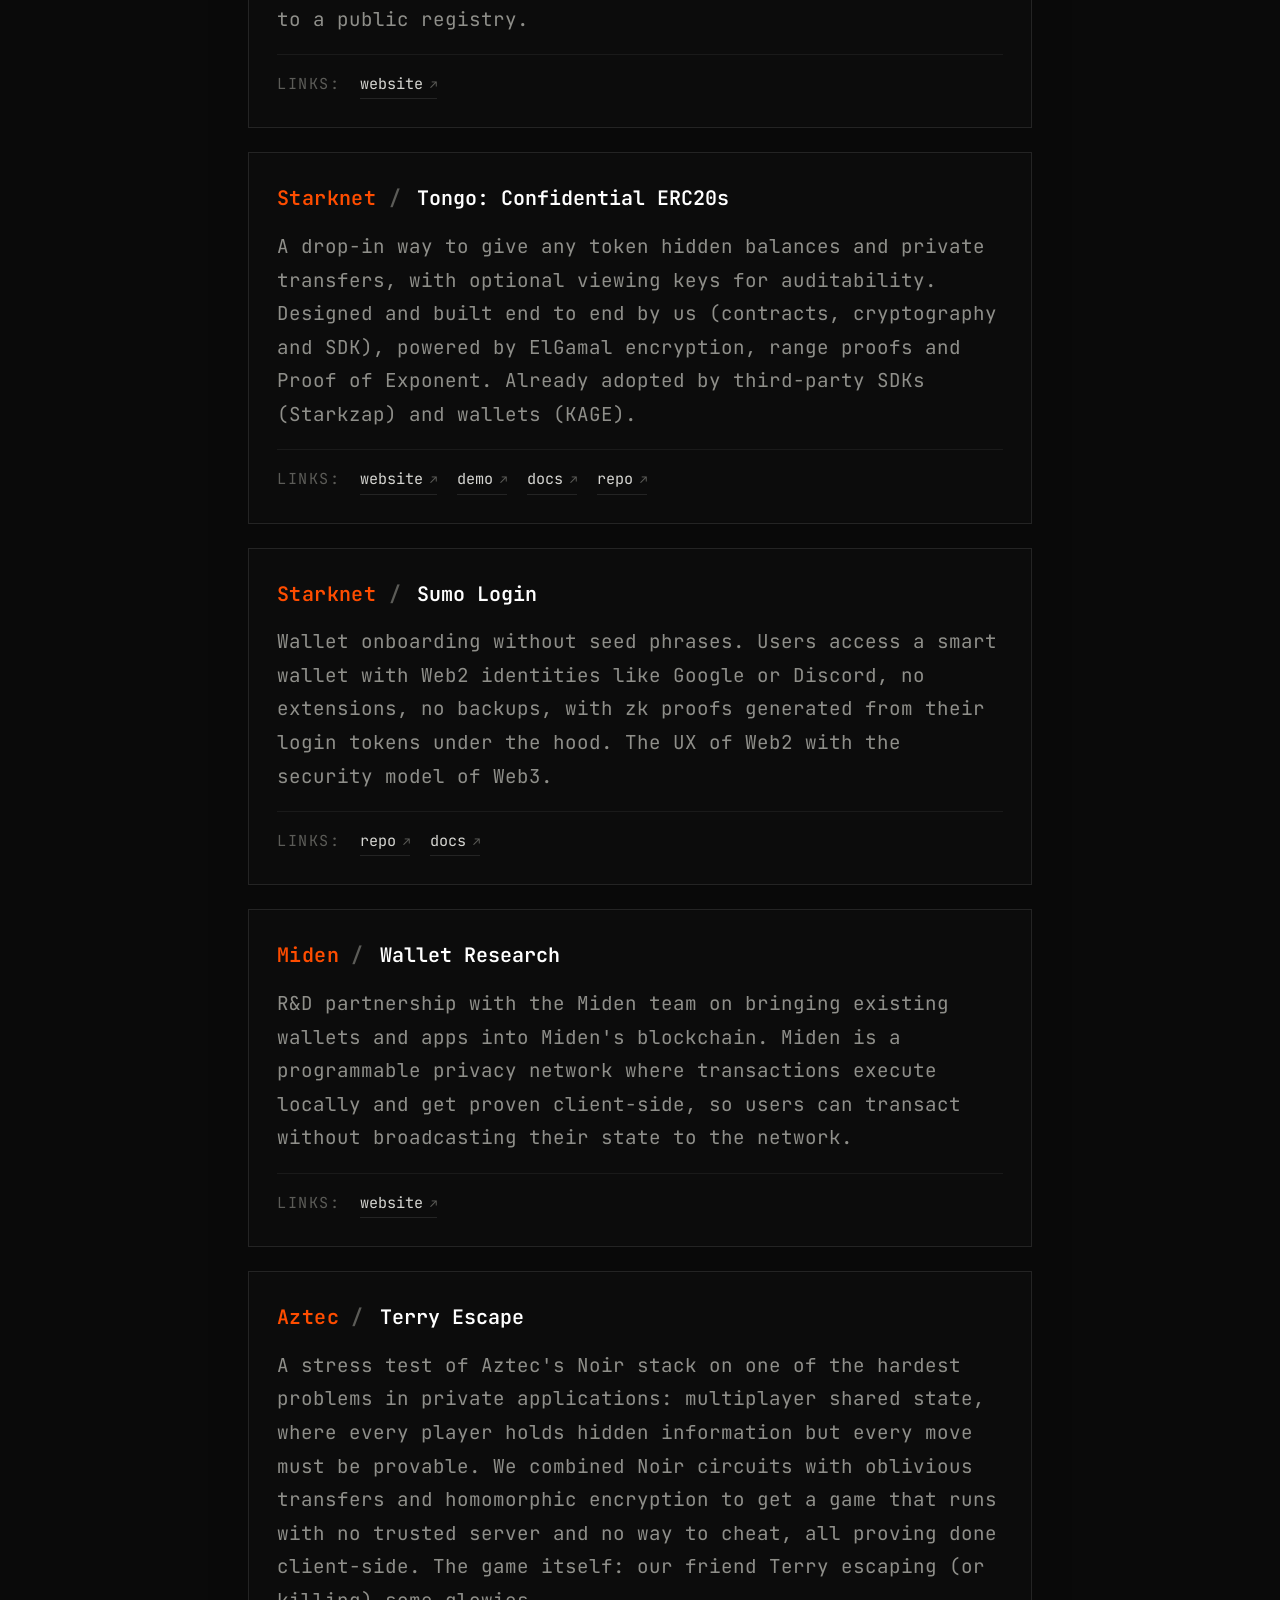
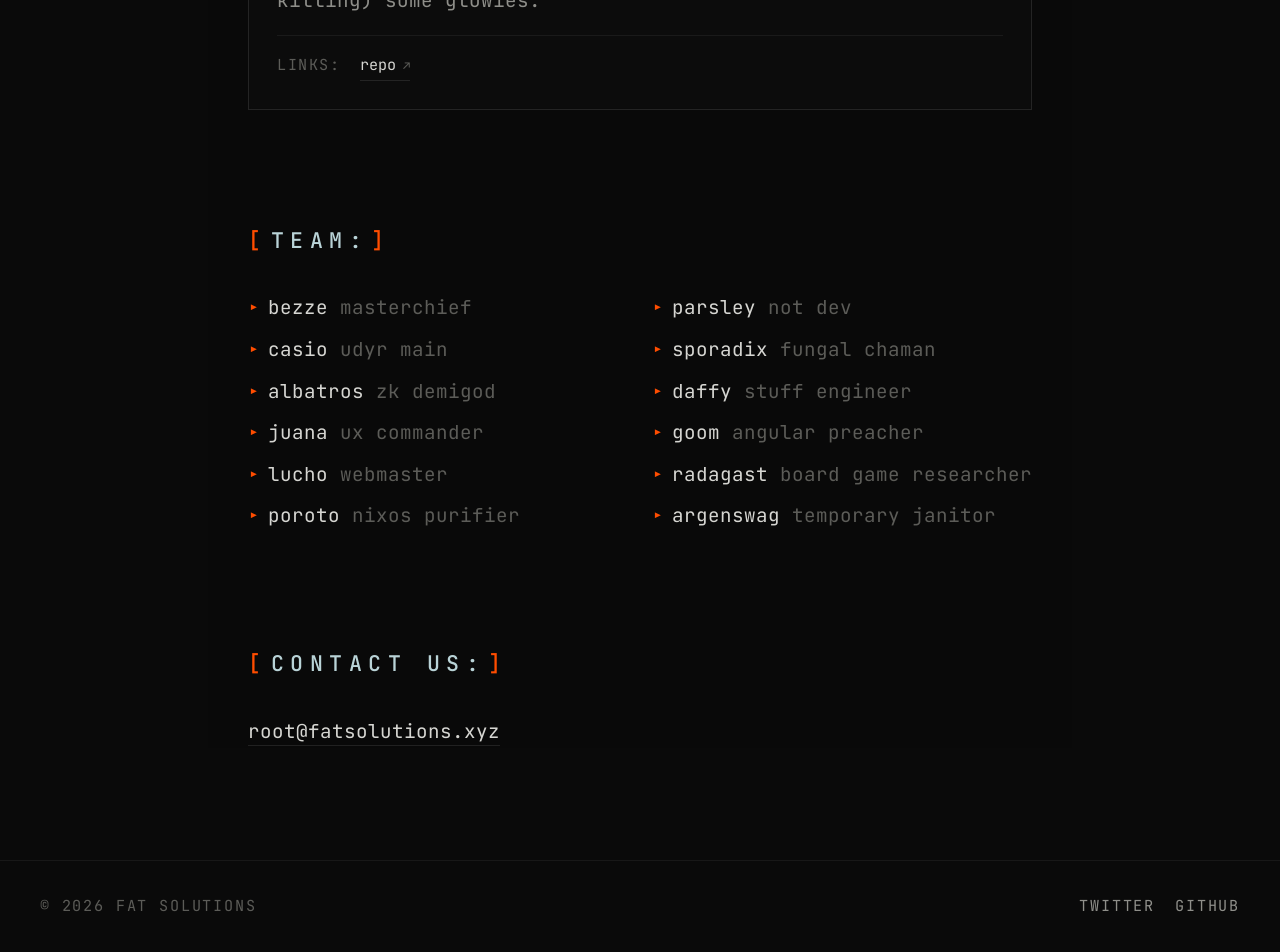
==== commit 22640d53: "feat: refactor, add new projects, pretty good" ====
--- a/index.html
+++ b/index.html
@@ -1,19 +1,29 @@
 <!DOCTYPE html>
+<!-- index.html is GENERATED from content.md + template.html.
+     Edit content.md (text) or template.html (layout), then run: ./build.py -->
 <html lang="en">
 <head>
     <meta charset="UTF-8">
     <meta name="viewport" content="width=device-width, initial-scale=1.0">
 
     <!-- SEO Core -->
-    <title>Fat Solutions | Zero-Knowledge Privacy Research & Development</title>
-    <meta name="description" content="Fat Solutions is a zero-knowledge cryptography research and development team building privacy infrastructure for crypto. We specialize in ZK proofs, confidential transactions, privacy pools, and cutting-edge privacy protocols on Starknet, Aztec, Miden, and more.">
-    <meta name="keywords" content="zero-knowledge, zk, zk-proofs, zero-knowledge proofs, crypto privacy, blockchain privacy, privacy pools, confidential transactions, Starknet, Aztec, Miden, Noir, Cairo, Circom, zkEVM, zk rollups, Tornado Cash, Monero, XMR, privacy coins, ElGamal encryption, homomorphic encryption, Groth16, PLONK, STARK, SNARK, zk circuits, zk security, zk audits, privacy research, crypto dev shop, blockchain development, Web3 privacy, DeFi privacy, private transfers, zero-knowledge login, account abstraction, privacy protocol development">
+    <title>root@fat $_</title>
+    <script>
+        const tabTitle = "root@fat $_";
+        let cursorVisible = true;
+        setInterval(() => {
+            document.title = cursorVisible ? tabTitle : tabTitle.replace(/_$/, ' ');
+            cursorVisible = !cursorVisible;
+        }, 500);
+    </script>
+    <meta name="description" content="Zero-knowledge R&amp;D team building crypto privacy that people can actually use: confidential ERC20s (Tongo), mixers, Privacy Pools, and the Tornado Cash SDK for the Ethereum Foundation&#x27;s Kohaku initiative. We write our own provers.">
+    <meta name="keywords" content="zero-knowledge, zk, zk-proofs, zero-knowledge proofs, crypto privacy, blockchain privacy, privacy engineering, privacy pools, confidential transactions, confidential ERC20, Tongo, Kohaku, Tornado Cash SDK, mixers, zk provers, Sumo Login, Starknet, Aztec, Miden, Noir, Cairo, Circom, zkEVM, zk rollups, Tornado Cash, Monero, XMR, privacy coins, ElGamal encryption, homomorphic encryption, Groth16, PLONK, STARK, SNARK, zk circuits, zk security, zk audits, privacy research, crypto dev shop, blockchain development, Web3 privacy, DeFi privacy, private transfers, zero-knowledge login, account abstraction, privacy protocol development, Ethereum Foundation">
     <meta name="author" content="Fat Solutions">
     <link rel="canonical" href="https://fatsolutions.xyz">
 
     <!-- OpenGraph -->
-    <meta property="og:title" content="Fat Solutions | ZK Privacy Research & Dev Shop">
-    <meta property="og:description" content="Research and development team specializing in zero-knowledge cryptography and privacy infrastructure. Building confidential transactions, privacy pools, ZK login systems, and private applications on Starknet, Aztec, and Miden.">
+    <meta property="og:title" content="Fat Solutions | Zero-Knowledge Privacy R&amp;D">
+    <meta property="og:description" content="We build crypto privacy that people can actually use: confidential ERC20s (Tongo), mixers, Privacy Pools, and the Tornado Cash SDK for the Ethereum Foundation&#x27;s Kohaku initiative. Protocol design down to the provers, which we write ourselves.">
     <meta property="og:type" content="website">
     <meta property="og:url" content="https://fatsolutions.xyz">
     <meta property="og:site_name" content="Fat Solutions">
@@ -22,8 +32,8 @@
     <!-- Twitter Card -->
     <meta name="twitter:card" content="summary">
     <meta name="twitter:site" content="@fatsolutionsxyz">
-    <meta name="twitter:title" content="Fat Solutions | ZK Privacy Research & Dev Shop">
-    <meta name="twitter:description" content="Zero-knowledge cryptography R&D team building privacy infrastructure for crypto. ZK proofs, privacy pools, confidential transactions, and more.">
+    <meta name="twitter:title" content="Fat Solutions | Zero-Knowledge Privacy R&amp;D">
+    <meta name="twitter:description" content="We build crypto privacy that people can actually use: confidential ERC20s (Tongo), mixers, Privacy Pools, and the Tornado Cash SDK for the Ethereum Foundation&#x27;s Kohaku initiative. Protocol design down to the provers, which we write ourselves.">
 
     <!-- Additional SEO signals -->
     <meta name="robots" content="index, follow">
@@ -41,7 +51,7 @@
         "alternateName": ["Fat Labs", "fatsolutions"],
         "url": "https://fatsolutions.xyz",
         "email": "root@fatsolutions.xyz",
-        "description": "Zero-knowledge cryptography research and development team specializing in privacy infrastructure for blockchain and crypto. We build ZK proofs, confidential transactions, privacy pools, and cutting-edge privacy protocols.",
+        "description": "Zero-knowledge research and development team focused on crypto privacy. Creators of Tongo (confidential ERC20s on Starknet) with self-written provers; builders of the Tornado Cash SDK and privacy tooling for the Ethereum Foundation's Kohaku initiative; contributors to Privacy Pools with 0xBow; and privacy researchers on Aztec and Miden.",
         "foundingDate": "2024",
         "sameAs": [
             "https://x.com/fatsolutionsxyz",
@@ -70,7 +80,16 @@
             "ZK Security Auditing",
             "Privacy Protocol Development",
             "Account Abstraction",
-            "zkEVM"
+            "zkEVM",
+            "Kohaku",
+            "Tongo",
+            "Tornado Cash SDK",
+            "Confidential ERC20 Tokens",
+            "Mixer Protocols",
+            "Zero-Knowledge Provers",
+            "Range Proofs",
+            "Sumo Login",
+            "Wallet Privacy Integration"
         ],
         "memberOf": {
             "@type": "ProgramMembership",
@@ -105,7 +124,7 @@
         "@type": "ProfessionalService",
         "name": "Fat Solutions",
         "url": "https://fatsolutions.xyz",
-        "description": "Specialized zero-knowledge cryptography development services including ZK proof systems, privacy pools, confidential token standards, and ZK authentication systems.",
+        "description": "Zero-knowledge privacy engineering: confidential token standards (Tongo), mixers and privacy pools, privacy SDKs (Tornado Cash SDK for the Ethereum Foundation's Kohaku), custom provers, and ZK authentication systems.",
         "serviceType": "Zero-Knowledge Cryptography Development",
         "provider": {
             "@type": "Organization",
@@ -138,6 +157,14 @@
                         "name": "Cryptographic Research",
                         "description": "Research on ZK proof systems, privacy primitives, and novel cryptographic applications for blockchain privacy"
                     }
+                },
+                {
+                    "@type": "Offer",
+                    "itemOffered": {
+                        "@type": "Service",
+                        "name": "Privacy SDK Engineering",
+                        "description": "Developer-facing privacy SDKs and wallet integrations, including the Tornado Cash, Privacy Pools and Tongo SDKs for the Ethereum Foundation's Kohaku framework"
+                    }
                 }
             ]
         }
@@ -145,19 +172,11 @@
     </script>
 
     <!-- Fonts & Styles -->
-    <link href="https://fonts.googleapis.com/css2?family=IBM+Plex+Mono:wght@400;700&family=Short+Stack&family=JetBrains+Mono:wght@400;500;600;700&display=swap" rel="stylesheet">
+    <link rel="preconnect" href="https://fonts.googleapis.com">
+    <link rel="preconnect" href="https://fonts.gstatic.com" crossorigin>
+    <link href="https://fonts.googleapis.com/css2?family=JetBrains+Mono:wght@400;500;600&family=Short+Stack&display=swap" rel="stylesheet">
     <link rel="stylesheet" href="styles.css">
-    <script src="fat-logo-config.js"></script>
-    <script src="fat-logo.js"></script>
-    <script>
-        let cursorVisible = true;
-        setInterval(() => {
-            document.title = cursorVisible
-                ? "Fat Solutions | ZK Privacy R&D _"
-                : "Fat Solutions | ZK Privacy R&D  ";
-            cursorVisible = !cursorVisible;
-        }, 500);
-    </script>
+    <script src="fat-logo.js" defer></script>
     <link rel="icon" type="image/x-icon" href="favicon.ico">
     <link rel="icon" type="image/png" sizes="32x32" href="favicon-32x32.png">
     <link rel="icon" type="image/png" sizes="16x16" href="favicon-16x16.png">
@@ -166,278 +185,170 @@
 </head>
 <body>
     <!-- Matrix Rain Background -->
-    <canvas id="matrix-canvas" style="position: fixed; top: 0; left: 0; width: 100%; height: 100%; z-index: 0; pointer-events: none;"></canvas>
-
-    <!-- Cyberpunk Grid Background -->
-    <div id="grid-bg" style="position: fixed; top: 0; left: 0; width: 100%; height: 100%; z-index: 0; pointer-events: none; opacity: 0.06;"></div>
-
-    <main style="position: relative; z-index: 10;">
+    <canvas id="matrix-canvas" aria-hidden="true"></canvas>
+
+    <!-- Grid Background -->
+    <div id="grid-bg" aria-hidden="true"></div>
+
+    <main>
         <header id="title">
             <h1 class="sr-only">Fat Solutions - Zero-Knowledge Privacy Research and Development Team</h1>
             <div id="fat-logo-container"></div>
-            <div id="solutions-text" style="text-align: center; margin-top: 32px; margin-left: 280px; font-size: 22px; letter-spacing: 0.4em; color: #b9d3d7; text-transform: uppercase; font-weight: 700; opacity: 0; transition: opacity 0.4s ease-in;">
-                [solutions]
-            </div>
+            <div id="solutions-text">[solutions]</div>
+            <p id="tagline">privacy research &amp; development</p>
         </header>
         <div id="text">
             <section class="section">
-                <h2>what we do?</h2>
-                <p>Fat Solutions is a research and development team that maxes out on zero-knowledge but doesn’t stop there. We’re focused on using new zk primitives to unlock fresh potential on the privacy layer — think private social logins, identity tools, wallets, or private token standards that actually change the game. We’re tapping into what zk can do to build things that deliver real privacy to users, not just hype.</p>
-            </section>
-            
-            <section class="section">
-                <h2>mission?</h2>
-                    <p>
-                        We’re a team of engineers and researchers deep into zk tech, shaping it into apps that prioritize privacy and function, proving zero-knowledge can deliver in the real world. It’s still early for zk, and we’re here to build practical solutions that show its power now while setting the stage for what’s ahead.
-                    </p>
-            </section>
-            
+                <h2>what we do</h2>
+                <p>We are a team of engineers and researchers working towards making privacy tooling onchain actually usable. We build confidential tokens, mixers, private games, and the SDKs that let other teams integrate them. Most of our work is zk, but we&#x27;ll use whatever tech delivers real privacy, as long as your secrets never leave your machine (we don&#x27;t trust TEEs or delegated provers).</p>
+                <p>We come from physics, math and statistics. The work runs in production: over $6M processed through Privacy Pools, our SDKs integrated into the Ethereum Foundation&#x27;s Kohaku sdk, and protocols we designed from scratch adopted by third-party wallets.</p>
+            </section>
+
+            <section class="section">
+                <h2>vision</h2>
+                <p>The components of privacy already exist. What&#x27;s missing is a way to use them that does not suck: integrations are broken, tooling is painful, and a private experience onchain is close to impossible for a normal human being. That&#x27;s not a cryptography problem anymore. It&#x27;s an engineering problem: taking the right tradeoffs so a normal degen or dao hippie gets private without wanting to kill himself in the process.</p>
+                <p>Our rule is simple: your privacy stays on your machine. No delegated provers, no TEEs, no coprocessors holding your secrets.</p>
+                <p>We believe in free software, and we know how much slavetech sits in the middle of everything.</p>
+            </section>
+
             <section class="section">
                 <h2>partners and projects:</h2>
-                
-                <article class="project">
-                    <h3 class="project-title">Starknet - Tongo: Confidential ERC20s</h3>
-                    <p class="project-description">
-                        Confidential ERC20s on Starknet, powered by ElGamal encryption, range proofs, and Proof of Exponent. Tongo lets users hold and transfer tokens with fully hidden balances, plus optional viewing keys for auditability and compliance. 
-                    </p>
-                    <div class="project-links">
-                        <span class="links-label"># links:</span>
-                        <a href="https://tongo.cash" target="_blank">demo</a>
-                        <span class="link-separator">-</span>
-                        <a href="https://docs.tongo.cash" target="_blank">docs</a>
-                        <span class="link-separator">-</span>
-                        <a href="https://github.com/fatlabsxyz/tongo" target="_blank">repo</a>
-                        <span class="link-separator">-</span>
-                        <a href="https://tongo.cash" target="_blank">website</a>
-                    </div>
-                </article> 
-
-                <article class="project">
-                    <h3 class="project-title">0xBow - Privacy Pools on Starknet</h3>
-                    <p class="project-description">Porting Privacy Pools protocol to Starknet.</p>
-                    <div class="project-links">
-                        <span class="links-label"># links:</span>
-                        <a href="https://github.com/fatlabsxyz/privacy-pools-starknet" target="_blank">github repo (sorry, currently private)</a>
-                    </div>
-                </article>
-
-                <article class="project">
-                    <h3 class="project-title">0xBow - Privacy Pools</h3>
-                    <p class="project-description">A privacy protocol for private, non-lazarus asset transfers on ETH (and L2s). Building and maintaining the SDK and Relayer components of the protocol.</p>
-                    <div class="project-links">
-                        <span class="links-label"># links:</span>
-                        <a href="https://github.com/0xbow-io/privacy-pools-core" target="_blank">github repo</a>
-                    </div>
-                </article>
-
-                <article class="project">
-                    <h3 class="project-title">Starknet - Sumo Login</h3>
-                    <p class="project-description">
-                        A zero-knowledge social login system using JWT proofs and account abstraction. Sumo lets users access smart wallets with Web2 identities like Google or Discord, without seed phrases or browser extensions. It generates zkProofs from signed JWTs and client-side session keys, enabling secure, seamless authentication and transaction signing on Starknet.
-                    </p>
-                    <div class="project-links">
-                        <span class="links-label"># links:</span>
-                        <a href="https://github.com/fatlabsxyz/sumo-login-cairo" target="_blank">github repo</a>
-                        <span class="link-separator">-</span>
-                        <a href="https://sumologin.com/" target="_blank">docs</a>
-                    </div>
-                </article>
-
-                <article class="project">
-                    <h3 class="project-title">Miden - Wallet Research</h3>
-                    <p class="project-description">
-                        Researching ways to integrate existing applications/wallets to onboard new users to the Miden private ecosystem.
-                    </p>
-                </article>
-
-
-                <article class="project">
-                    <h3 class="project-title">Aztec - Terry Escape</h3>
-                    <p class="project-description">Our friend Terry has to escape (or kill) some agents in order to win his psychological war. A multiplayer private shared-state game using oblivious transfers, homomorphic encryption and zero-knowledge proofs, built with Noir.</p>
-                    <div class="project-links">
-                        <span class="links-label"># links:</span>
-                        <a href="https://github.com/fatlabsxyz/terry-escape" target="_blank">github repo</a>
+                <article class="project">
+                    <div class="project-head">
+                        <span class="project-tag">ethereum foundation</span>
+                        <h3 class="project-title">Kohaku</h3>
+                    </div>
+                    <p class="project-description">The Ethereum Foundation&#x27;s flagship privacy initiative: an open SDK and reference wallet bringing private-by-default transactions to any Ethereum wallet. We contribute to the core SDK that wallet teams integrate to make privacy a first-class feature.</p>
+                    <ul class="project-sublist">
+                        <li><a href="https://github.com/ethereum/kohaku/tree/master/packages/privacy-pools" target="_blank" rel="noopener">privacy pools v1 sdk</a></li>
+                        <li><a href="https://github.com/fatlabsxyz/tongo/tree/master/packages/tongo-sdk" target="_blank" rel="noopener">tongo.cash sdk</a></li>
+                        <li><a href="https://github.com/ethereum/kohaku/tree/master/packages/tornado-cash" target="_blank" rel="noopener">tornado.cash sdk</a></li>
+                    </ul>
+                    <div class="project-links">
+                        <span class="links-label">links:</span>
+                        <a href="https://github.com/ethereum/kohaku" target="_blank" rel="noopener">kohaku repo</a>
+                    </div>
+                </article>
+                <article class="project">
+                    <div class="project-head">
+                        <span class="project-tag">0xbow</span>
+                        <h3 class="project-title">Privacy Pools v1</h3>
+                    </div>
+                    <p class="project-description">Compliant anonymous transfers on Ethereum and L2s: users deposit and withdraw privately while the protocol filters illicit funds to keep the anonymity set clean. We build and maintain the SDK and Relayer, and we&#x27;re porting the full protocol to Starknet with a custom view-key compliance system. Over $6M processed, integrated into Kohaku.</p>
+                    <div class="project-links">
+                        <span class="links-label">links:</span>
+                        <a href="https://privacypools.com" target="_blank" rel="noopener">website</a>
+                        <a href="https://github.com/0xbow-io/privacy-pools-core" target="_blank" rel="noopener">repo</a>
+                        <a href="https://github.com/0xbow-io/privacypools-starknet" target="_blank" rel="noopener">starknet port</a>
+                    </div>
+                </article>
+                <article class="project">
+                    <div class="project-head">
+                        <span class="project-tag">0xbow</span>
+                        <h3 class="project-title">Privacy Pools v2</h3>
+                    </div>
+                    <p class="project-description">The next generation of the protocol. Funds stay shielded inside the pool: internal peer-to-peer transfers without withdrawing to a fresh address, private payment requests, and the same clean anonymity set guarantees as v1. Public testnet live on Sepolia.</p>
+                    <div class="project-links">
+                        <span class="links-label">links:</span>
+                        <a href="https://privacypools.com" target="_blank" rel="noopener">website</a>
+                        <a href="https://github.com/0xbow-io/privacy-pools-core" target="_blank" rel="noopener">repo</a>
+                    </div>
+                </article>
+                <article class="project">
+                    <div class="project-head">
+                        <span class="project-tag">0xbow</span>
+                        <h3 class="project-title">Tornado Cash Proof of Association</h3>
+                    </div>
+                    <p class="project-description">A zk tool that lets Tornado Cash users prove their withdrawals are not linked to illicit deposits, without revealing which deposit is theirs. The proof is generated locally from the user&#x27;s note and checked against a curated blacklist of 16,000+ addresses; clean withdrawals get added to a public registry.</p>
+                    <div class="project-links">
+                        <span class="links-label">links:</span>
+                        <a href="https://tornado.0xbow.io/" target="_blank" rel="noopener">website</a>
+                    </div>
+                </article>
+                <article class="project">
+                    <div class="project-head">
+                        <span class="project-tag">starknet</span>
+                        <h3 class="project-title">Tongo: Confidential ERC20s</h3>
+                    </div>
+                    <p class="project-description">A drop-in way to give any token hidden balances and private transfers, with optional viewing keys for auditability. Designed and built end to end by us (contracts, cryptography and SDK), powered by ElGamal encryption, range proofs and Proof of Exponent. Already adopted by third-party SDKs (Starkzap) and wallets (KAGE).</p>
+                    <div class="project-links">
+                        <span class="links-label">links:</span>
+                        <a href="https://tongo.cash" target="_blank" rel="noopener">website</a>
+                        <a href="https://demo.tongo.cash" target="_blank" rel="noopener">demo</a>
+                        <a href="https://docs.tongo.cash" target="_blank" rel="noopener">docs</a>
+                        <a href="https://github.com/fatlabsxyz/tongo" target="_blank" rel="noopener">repo</a>
+                    </div>
+                </article>
+                <article class="project">
+                    <div class="project-head">
+                        <span class="project-tag">starknet</span>
+                        <h3 class="project-title">Sumo Login</h3>
+                    </div>
+                    <p class="project-description">Wallet onboarding without seed phrases. Users access a smart wallet with Web2 identities like Google or Discord, no extensions, no backups, with zk proofs generated from their login tokens under the hood. The UX of Web2 with the security model of Web3.</p>
+                    <div class="project-links">
+                        <span class="links-label">links:</span>
+                        <a href="https://github.com/fatlabsxyz/sumo-login-cairo" target="_blank" rel="noopener">repo</a>
+                        <a href="https://sumologin.com/" target="_blank" rel="noopener">docs</a>
+                    </div>
+                </article>
+                <article class="project">
+                    <div class="project-head">
+                        <span class="project-tag">miden</span>
+                        <h3 class="project-title">Wallet Research</h3>
+                    </div>
+                    <p class="project-description">R&amp;D partnership with the Miden team on bringing existing wallets and apps into Miden&#x27;s blockchain. Miden is a programmable privacy network where transactions execute locally and get proven client-side, so users can transact without broadcasting their state to the network.</p>
+                    <div class="project-links">
+                        <span class="links-label">links:</span>
+                        <a href="https://miden.xyz" target="_blank" rel="noopener">website</a>
+                    </div>
+                </article>
+                <article class="project">
+                    <div class="project-head">
+                        <span class="project-tag">aztec</span>
+                        <h3 class="project-title">Terry Escape</h3>
+                    </div>
+                    <p class="project-description">A stress test of Aztec&#x27;s Noir stack on one of the hardest problems in private applications: multiplayer shared state, where every player holds hidden information but every move must be provable. We combined Noir circuits with oblivious transfers and homomorphic encryption to get a game that runs with no trusted server and no way to cheat, all proving done client-side. The game itself: our friend Terry escaping (or killing) some glowies.</p>
+                    <div class="project-links">
+                        <span class="links-label">links:</span>
+                        <a href="https://github.com/fatlabsxyz/terry-escape" target="_blank" rel="noopener">repo</a>
                     </div>
                 </article>
             </section>
 
             <section class="section">
                 <h2>team:</h2>
-                <ul>
-                    <li>bezze - masterchief</li>
-                    <li>parsley - not dev</li>
-                    <li>casio - main udyr</li>
-                    <li>sporadix - fungal chaman</li>
-                    <li>albatros - zk demigod</li>
-                    <li>beto - circuit wizard</li>
-                    <li>daffy - cairo syslord</li>
-                    <li>juana - ux commander</li>
-                    <li>goom - angular preacher</li>
-                    <li>lucho - webmaster</li>
-                    <li>radagast - board game researcher</li>
-                    <li>poroto - nixos purifier</li>
+                <ul class="team-list">
+                    <li>bezze <span class="role">masterchief</span></li>
+                    <li>parsley <span class="role">not dev</span></li>
+                    <li>casio <span class="role">udyr main</span></li>
+                    <li>sporadix <span class="role">fungal chaman</span></li>
+                    <li>albatros <span class="role">zk demigod</span></li>
+                    <li>daffy <span class="role">stuff engineer</span></li>
+                    <li>juana <span class="role">ux commander</span></li>
+                    <li>goom <span class="role">angular preacher</span></li>
+                    <li>lucho <span class="role">webmaster</span></li>
+                    <li>radagast <span class="role">board game researcher</span></li>
+                    <li>poroto <span class="role">nixos purifier</span></li>
+                    <li>argenswag <span class="role">temporary janitor</span></li>
                 </ul>
             </section>
-            
+
             <section class="section">
                 <h2>contact us:</h2>
-                <p>root@fatsolutions.xyz</p>
+                <p><a class="contact-link" href="mailto:root@fatsolutions.xyz">root@fatsolutions.xyz</a></p>
             </section>
         </div>
 
         <footer class="footer">
             <span>© 2026 FAT SOLUTIONS</span>
             <div class="social-links">
-                <a href="https://x.com/fatsolutionsxyz" target="_blank">Twitter</a>
-                <span style="color: rgba(209, 209, 207, 0.3);">·</span>
-                <a href="https://github.com/fatlabsxyz" target="_blank">GitHub</a>
+                <a href="https://x.com/fatsolutionsxyz" target="_blank" rel="noopener">Twitter</a>
+                <a href="https://github.com/fatlabsxyz" target="_blank" rel="noopener">GitHub</a>
             </div>
         </footer>
     </main>
 
-    <!-- Matrix Rain Script -->
-    <script>
-        const canvas = document.getElementById('matrix-canvas');
-        const ctx = canvas.getContext('2d');
-
-        canvas.width = window.innerWidth;
-        canvas.height = window.innerHeight;
-
-        const chars = 'abcdefghijklmnopqrstuvwxyz0123456789!@#$%^&*()[]{}|\/<>?~`アイウエオカキクケコサシスセソタチツテトナニヌネノハヒフヘホマミムメモヤユヨラリルレロワヲン☺☻♥♦♣♠•◘○◙♂♀♪♫☼►◄↕‼¶§▬↨↑↓→←∟↔▲▼';
-        const easterEggs = ['fat', 'zk', 'stark', 'aztec', 'miden', 'cairo', 'noir', 'gm', 'wagmi', 'based'];
-        const fontSize = 36;
-        const totalColumns = Math.floor(canvas.width / fontSize);
-
-        const memeColors = ['#FF1493', '#FFD700', '#00FFFF', '#FF00FF', '#00FF00', '#FF6347', '#7FFF00', '#FF69B4'];
-
-        const fallingItems = [];
-
-        function spawnItem(x) {
-            const normalizedPos = Math.abs((x / canvas.width) - 0.5) * 2;
-            const color = memeColors[Math.floor(Math.random() * memeColors.length)];
-            const opacity = 0.06 + (0.10 * normalizedPos);
-            const driftX = (Math.random() - 0.5) * 0.5;
-            const speedMultiplier = 1 + (Math.random() - 0.5) * 0.6;
-
-            if (Math.random() < 0.02) {
-                const word = easterEggs[Math.floor(Math.random() * easterEggs.length)];
-                for (let i = 0; i < word.length; i++) {
-                    const letterColor = memeColors[Math.floor(Math.random() * memeColors.length)];
-                    fallingItems.push({
-                        x, y: -fontSize * (word.length - i) * 1.5,
-                        char: word[i], color: letterColor,
-                        opacity: opacity * 1.1, driftX: 0, speedMultiplier: 1
-                    });
-                }
-            } else {
-                fallingItems.push({
-                    x, y: -fontSize,
-                    char: chars[Math.floor(Math.random() * chars.length)],
-                    color, opacity, driftX, speedMultiplier
-                });
-            }
-        }
-
-        // Initialize - much less density (5% of original)
-        const lastSpawnTime = Array(totalColumns).fill(Math.random() * -500);
-        for (let i = 0; i < totalColumns; i++) {
-            const x = i * fontSize;
-            const normalizedPos = Math.abs((i / totalColumns) - 0.5) * 2;
-            if (Math.random() < 0.003 + (0.007 * normalizedPos)) { // 5% of original density
-                spawnItem(x);
-            }
-        }
-
-        let fontLoaded = false;
-        document.fonts.load(`${fontSize}px "Short Stack"`).then(() => {
-            fontLoaded = true;
-            animate();
-        }).catch(() => {
-            fontLoaded = true;
-            animate();
-        });
-
-        let frameCounter = 0;
-
-        function animate() {
-            if (!fontLoaded) return;
-
-            frameCounter++;
-            ctx.fillStyle = 'rgba(10, 10, 10, 1)';
-            ctx.fillRect(0, 0, canvas.width, canvas.height);
-            ctx.font = `${fontSize}px "Short Stack", cursive`;
-
-            // Continuous spawning - much less frequent (5% density)
-            if (frameCounter % 8 === 0) {
-                for (let col = 0; col < totalColumns; col++) {
-                    const normalizedPos = Math.abs((col / totalColumns) - 0.5) * 2;
-                    const spawnChance = 0.003 + (0.007 * normalizedPos); // 5% of original
-                    if (Math.random() < spawnChance && frameCounter - lastSpawnTime[col] > 120) {
-                        spawnItem(col * fontSize);
-                        lastSpawnTime[col] = frameCounter;
-                    }
-                }
-            }
-
-            // Draw items
-            for (let i = fallingItems.length - 1; i >= 0; i--) {
-                const item = fallingItems[i];
-
-                // Morph chars
-                if (frameCounter % 10 === 0 && Math.random() > 0.7) {
-                    const nearbyItems = fallingItems.filter(other =>
-                        Math.abs(other.x - item.x) < 5 && Math.abs(other.y - item.y) < fontSize * 2
-                    );
-                    if (nearbyItems.length <= 1) {
-                        item.char = chars[Math.floor(Math.random() * chars.length)];
-                    }
-                }
-
-                if (item.y > 0 && item.y < canvas.height + fontSize) {
-                    ctx.shadowColor = item.color;
-                    ctx.shadowBlur = 8;
-                    ctx.shadowOffsetX = 1;
-                    ctx.shadowOffsetY = 1;
-                    ctx.fillStyle = item.color;
-                    ctx.globalAlpha = item.opacity;
-                    ctx.fillText(item.char, item.x, item.y);
-                    ctx.shadowBlur = 0;
-                }
-
-                item.y += 5 * item.speedMultiplier;
-                item.x += item.driftX;
-
-                if (item.y > canvas.height + fontSize) {
-                    fallingItems.splice(i, 1);
-                }
-            }
-
-            ctx.globalAlpha = 1;
-            requestAnimationFrame(animate);
-        }
-
-        window.addEventListener('resize', () => {
-            canvas.width = window.innerWidth;
-            canvas.height = window.innerHeight;
-        });
-    </script>
-
-    <!-- Animated Grid -->
-    <script>
-        const gridBg = document.getElementById('grid-bg');
-        gridBg.style.backgroundImage = `
-            linear-gradient(#ff4d00 1px, transparent 1px),
-            linear-gradient(90deg, #ff4d00 1px, transparent 1px)
-        `;
-        gridBg.style.backgroundSize = '100px 100px';
-
-        let pos = 0;
-        function animateGrid() {
-            pos = (pos + 0.5) % 100;
-            gridBg.style.backgroundPosition = `${pos}px ${pos}px`;
-            requestAnimationFrame(animateGrid);
-        }
-        animateGrid();
-    </script>
+    <!-- Matrix Rain -->
+    <script src="rain.js"></script>
 </body>
 </html>
--- a/styles.css
+++ b/styles.css
@@ -1,11 +1,50 @@
-/* Reset and Base */
+/* ---------- tokens ---------- */
+:root {
+    --bg: #0a0a0a;
+    --bg-raised: #101010;
+    --fg: #d6d6d2;
+    --fg-muted: #8f8f8a;
+    --fg-faint: #5c5c58;
+    --accent: #ff4d00;
+    --heading: #b9d3d7;
+    --line: rgba(214, 214, 210, 0.12);
+    --line-soft: rgba(214, 214, 210, 0.07);
+
+    --text-sm: clamp(0.85rem, 0.8rem + 0.2vw, 0.95rem);
+    --text-base: clamp(1.05rem, 1rem + 0.3vw, 1.2rem);
+    --text-h2: clamp(1.1rem, 1rem + 0.45vw, 1.35rem);
+    --text-h3: clamp(1.1rem, 1.05rem + 0.3vw, 1.25rem);
+
+    --space-section: clamp(4rem, 3rem + 5vw, 7rem);
+    --gutter: clamp(1.25rem, 4vw, 2.5rem);
+
+    --font-body: 'JetBrains Mono', monospace;
+    --weight-body: 400;
+}
+
+/* ---------- reset / base ---------- */
 * {
     margin: 0;
     padding: 0;
     box-sizing: border-box;
 }
 
-/* Screen-reader only: visible to crawlers and assistive tech */
+html {
+    scroll-behavior: smooth;
+}
+
+body {
+    background-color: var(--bg);
+    color: var(--fg);
+    font-family: var(--font-body), ui-monospace, 'SF Mono', Menlo, Consolas, monospace;
+    font-weight: var(--weight-body);
+    font-size: var(--text-base);
+    line-height: 1.75;
+    -webkit-font-smoothing: antialiased;
+    min-height: 100vh;
+    overflow-x: hidden;
+}
+
 .sr-only {
     position: absolute;
     width: 1px;
@@ -18,270 +57,363 @@
     border: 0;
 }
 
-body {
-    background-color: #0d0d0d;
-    color: #d1d1cf;
-    font-family: 'JetBrains Mono', monospace;
-    font-size: 23px;
-    line-height: 1.7;
-    -webkit-font-smoothing: antialiased;
-    min-height: 100vh;
-}
-
+/* ---------- backgrounds ---------- */
+#matrix-canvas {
+    position: fixed;
+    inset: 0;
+    width: 100%;
+    height: 100%;
+    z-index: 0;
+    pointer-events: none;
+}
+
+#grid-bg {
+    position: fixed;
+    inset: 0;
+    z-index: 0;
+    pointer-events: none;
+    opacity: 0.05;
+    background-image:
+        linear-gradient(var(--accent) 1px, transparent 1px),
+        linear-gradient(90deg, var(--accent) 1px, transparent 1px);
+    background-size: 100px 100px;
+    animation: grid-drift 24s linear infinite;
+    -webkit-mask-image: radial-gradient(ellipse 90% 70% at 50% 40%, transparent 30%, black 100%);
+    mask-image: radial-gradient(ellipse 90% 70% at 50% 40%, transparent 30%, black 100%);
+}
+
+@keyframes grid-drift {
+    from { background-position: 0 0; }
+    to   { background-position: 100px 100px; }
+}
+
+/* ---------- layout ---------- */
 main {
-    max-width: 100%;
-    margin: 0 auto;
-    padding: 80px 0 0 0;
     position: relative;
     z-index: 10;
+    padding-top: clamp(3.5rem, 10vh, 7rem);
 }
 
 #text {
-    max-width: 900px;
+    max-width: 54rem;
     margin: 0 auto;
-    padding: 0 40px;
-}
-
-/* Logo */
+    padding: 0 var(--gutter);
+    background: rgba(10, 10, 10, 0.78);
+    backdrop-filter: blur(2px);
+    -webkit-backdrop-filter: blur(2px);
+}
+
+/* ---------- header / logo ---------- */
 #title {
-    margin-bottom: 80px;
+    max-width: 54rem;
+    margin: 0 auto var(--space-section);
+    padding: 0 var(--gutter);
     text-align: center;
+    background: rgba(10, 10, 10, 0.78);
+    backdrop-filter: blur(2px);
+    -webkit-backdrop-filter: blur(2px);
 }
 
 #fat-logo-container {
     display: flex;
     justify-content: center;
-    margin-bottom: 16px;
-}
-
-.ascii-container {
-    font-family: 'Courier New', Courier, monospace;
-    font-size: 14px;
-    line-height: 1;
-    -webkit-font-smoothing: none;
-    -moz-osx-font-smoothing: auto;
-}
-
-.ascii-fat {
-    display: table;
-    margin: 0 auto;
-}
-
-.ascii-letter {
-    display: table-cell;
-    vertical-align: top;
-    white-space: pre;
-    font-family: 'Courier New', monospace;
-    font-size: 14px;
+}
+
+#fat-logo-container svg {
+    width: min(420px, 78vw);
+    height: auto;
+    display: block;
+}
+
+.ascii-fat-art {
+    font-family: 'JetBrains Mono', monospace;
+    font-size: calc(clamp(0.45rem, 1.9vw, 0.95rem) * var(--ascii-scale, 1));
     line-height: 1.2;
+    text-align: left;
+    display: inline-block;
     user-select: none;
-    font-kerning: none;
-}
-
-.letter-f { color: #fd1813; padding-right: 0.5em; }
-.letter-a { color: #0fa14c; padding: 0 0.5em; }
-.letter-t { color: #1f70c1; padding-left: 0.5em; }
-
-.ascii-solutions {
+}
+
+.ascii-line {
     display: block;
     white-space: pre;
-    font-family: 'Courier New', monospace;
-    font-size: 14px;
-    line-height: 1.2;
-    color: #d1d1cf;
-    margin-top: 0.5rem;
-    text-align: center;
-    font-kerning: none;
-}
-
-/* Sections */
+}
+
+#solutions-text {
+    margin-top: 1.75rem;
+    font-size: var(--text-sm);
+    letter-spacing: 0.45em;
+    text-indent: 0.45em; /* re-center: letter-spacing adds trailing space */
+    color: var(--heading);
+    text-transform: uppercase;
+    font-weight: 600;
+    opacity: 0;
+    transform: translateY(4px);
+    transition: opacity 0.5s ease, transform 0.5s ease;
+}
+
+#title.logo-done #solutions-text {
+    opacity: 1;
+    transform: translateY(0);
+}
+
+#tagline {
+    margin: 1rem auto 0;
+    max-width: none;
+    font-size: var(--text-sm);
+    color: var(--fg-muted);
+    letter-spacing: 0.05em;
+}
+
+/* ---------- sections ---------- */
 .section {
-    margin-bottom: 80px;
-}
-
-/* Tag Labels */
+    margin-bottom: var(--space-section);
+}
+
+h2 {
+    color: var(--heading);
+    font-size: var(--text-h2);
+    margin-bottom: 2rem;
+    text-transform: uppercase;
+    letter-spacing: 0.3em;
+    font-weight: 500;
+}
+
 h2::before {
     content: '[';
-    color: #ff4d00;
-    margin-right: 2px;
+    color: var(--accent);
+    margin-right: 0.15em;
 }
 
 h2::after {
     content: ']';
-    color: #ff4d00;
-    margin-left: 2px;
-}
-
-h2 {
-    color: #b9d3d7;
-    font-size: 22px;
-    margin-bottom: 36px;
-    margin-left: 0;
-    text-transform: uppercase;
-    letter-spacing: 0.3em;
-    font-weight: 400;
-    border: none;
+    color: var(--accent);
+    margin-left: 0.15em;
+}
+
+p {
+    margin-bottom: 1rem;
+    color: var(--fg);
+    max-width: 65ch;
+}
+
+/* ---------- projects ---------- */
+.project {
+    margin-bottom: 1.5rem;
+    padding: clamp(1.25rem, 3vw, 1.75rem);
+    border: 1px solid var(--line);
+    background: rgba(16, 16, 16, 0.6);
+    backdrop-filter: blur(2px);
+    transition: border-color 0.2s ease, transform 0.2s ease;
+}
+
+.project:hover {
+    border-color: rgba(255, 77, 0, 0.6);
+}
+
+.project-head {
+    display: flex;
+    align-items: baseline;
+    gap: 0.4rem 1rem;
+    flex-wrap: wrap;
+    margin-bottom: 0.85rem;
+}
+
+.project-tag {
+    font-size: var(--text-h3);
+    font-weight: 600;
+    color: var(--accent);
+    letter-spacing: 0.02em;
+    text-transform: capitalize;
+    white-space: nowrap;
+}
+
+.project-tag::after {
+    content: ' /';
+    color: var(--fg-faint);
+}
+
+.project-title {
+    font-size: var(--text-h3);
+    font-weight: 600;
+    color: #ffffff;
+    line-height: 1.4;
+    margin: 0;
+}
+
+.project-description {
+    font-size: var(--text-base);
+    color: var(--fg-muted);
+    margin-bottom: 0;
+}
+
+.project-sublist {
+    list-style: none;
+    margin: 0.75rem 0 0;
     padding: 0;
-    display: inline-block;
-}
-
-p {
-    font-size: 20px;
-    line-height: 1.7;
-    margin-bottom: 16px;
-    color: #d1d1cf;
-}
-
-/* Projects */
-.project {
-    margin-bottom: 40px;
-    padding: 24px;
-    border: 1px solid rgba(209, 209, 207, 0.1);
-    transition: all 0.15s;
-}
-
-.project:hover {
-    border-color: #ff4d00;
-}
-
-.project-title {
-    font-size: 20px;
-    font-weight: 600;
-    margin-bottom: 20px;
-    padding-bottom: 16px;
-    border-bottom: 1px solid rgba(209, 209, 207, 0.1);
-    color: #ffffff;
-}
-
-.project-description {
-    font-size: 20px;
-    line-height: 1.7;
-    margin-bottom: 16px;
-    color: #d1d1cf;
+    font-size: var(--text-sm);
+    color: var(--fg-muted);
+}
+
+.project-sublist li {
+    padding-left: 1.25rem;
+    position: relative;
+    margin-bottom: 0.25rem;
+}
+
+.project-sublist li::before {
+    content: '+';
+    position: absolute;
+    left: 0;
+    color: var(--accent);
+}
+
+.project-sublist a {
+    color: var(--fg-muted);
+    text-decoration: none;
+    border-bottom: 1px solid var(--line);
+    padding-bottom: 1px;
+    transition: color 0.15s ease, border-color 0.15s ease;
+}
+
+.project-sublist a:hover {
+    color: var(--accent);
+    border-bottom-color: var(--accent);
 }
 
 .project-links {
     display: flex;
     flex-wrap: wrap;
-    gap: 16px;
-    align-items: center;
-    font-size: 16px;
-    padding-top: 16px;
-    border-top: 1px solid rgba(209, 209, 207, 0.1);
+    gap: 0.4rem 1.25rem;
+    align-items: baseline;
+    margin-top: 1.1rem;
+    padding-top: 1rem;
+    border-top: 1px solid var(--line-soft);
+    font-size: var(--text-sm);
 }
 
 .links-label {
-    color: #b9d3d7;
-    font-size: 14px;
+    color: var(--fg-faint);
     text-transform: uppercase;
     letter-spacing: 0.1em;
 }
 
 .project-links a {
+    color: var(--fg);
     text-decoration: none;
-    color: #d1d1cf;
-    border-bottom: 1px solid rgba(209, 209, 207, 0.3);
-    padding-bottom: 2px;
-    transition: all 0.15s;
-    font-size: 16px;
+    border-bottom: 1px solid var(--line);
+    padding-bottom: 1px;
+    transition: color 0.15s ease, border-color 0.15s ease;
 }
 
 .project-links a:hover {
-    color: #ff4d00;
-    border-bottom: 1px solid #ff4d00;
-}
-
-.link-separator {
-    color: rgba(209, 209, 207, 0.3);
-}
-
-/* Team List */
-ul {
+    color: var(--accent);
+    border-bottom-color: var(--accent);
+}
+
+.project-links a::after {
+    content: ' ↗';
+    font-size: 0.8em;
+    color: var(--fg-faint);
+}
+
+/* ---------- team ---------- */
+.team-list {
     list-style: none;
-    margin: 0;
-    padding: 0;
-}
-
-ul li {
-    font-size: 20px;
-    margin-bottom: 8px;
-    padding-left: 16px;
+    display: grid;
+    grid-template-columns: repeat(auto-fill, minmax(min(100%, 23rem), 1fr));
+    gap: 0.5rem 1.5rem;
+}
+
+.team-list li {
+    padding-left: 1.25rem;
     position: relative;
-    color: #d1d1cf;
-}
-
-ul li::before {
+    color: var(--fg);
+}
+
+.team-list li::before {
     content: '▸';
     position: absolute;
     left: 0;
-    color: #ff4d00;
-}
-
-/* Footer - Full Width */
+    color: var(--accent);
+}
+
+.team-list .role {
+    color: var(--fg-faint);
+}
+
+/* ---------- contact ---------- */
+.contact-link {
+    color: var(--fg);
+    text-decoration: none;
+    border-bottom: 1px solid var(--line);
+    padding-bottom: 1px;
+    transition: color 0.15s ease, border-color 0.15s ease;
+}
+
+.contact-link:hover {
+    color: var(--accent);
+    border-bottom-color: var(--accent);
+}
+
+/* ---------- footer ---------- */
 .footer {
-    margin-top: 80px;
-    padding: 32px 40px;
-    border-top: 1px solid rgba(209, 209, 207, 0.1);
+    margin-top: var(--space-section);
+    padding: 2rem var(--gutter);
+    border-top: 1px solid var(--line-soft);
     display: flex;
     justify-content: space-between;
     align-items: center;
-    font-size: 12px;
-    color: rgba(209, 209, 207, 0.5);
+    gap: 1rem;
+    font-size: var(--text-sm);
+    color: var(--fg-faint);
     text-transform: uppercase;
-    letter-spacing: 0.15em;
-    max-width: 100%;
-    width: 100%;
+    letter-spacing: 0.12em;
 }
 
 .social-links {
     display: flex;
-    gap: 16px;
+    gap: 1.25rem;
     align-items: center;
 }
 
 .social-links a {
+    color: var(--fg-muted);
     text-decoration: none;
-    color: #d1d1cf;
-    font-size: 14px;
-    text-transform: uppercase;
-    letter-spacing: 0.1em;
-    transition: all 0.15s;
-    border: none;
-    padding: 0;
+    transition: color 0.15s ease;
 }
 
 .social-links a:hover {
-    color: #ff4d00;
-}
-
-/* Focus & Selection */
+    color: var(--accent);
+}
+
+/* ---------- a11y / misc ---------- */
 :focus-visible {
-    outline: 1px solid #ff4d00;
-    outline-offset: 2px;
+    outline: 2px solid var(--accent);
+    outline-offset: 3px;
 }
 
 ::selection {
-    background-color: #ff4d00;
-    color: #0d0d0d;
-}
-
-::-moz-selection {
-    background-color: #ff4d00;
-    color: #0d0d0d;
-}
-
-/* Responsive */
-@media (max-width: 900px) {
-    main { padding: 60px 24px 24px 24px; }
-    .ascii-container { font-size: 12px; }
-    .ascii-letter { font-size: 12px; }
-    .ascii-solutions { font-size: 12px; }
-}
-
-@media (max-width: 600px) {
-    main { padding: 40px 16px 16px 16px; }
-    .ascii-container { font-size: 10px; }
-    .ascii-letter { font-size: 10px; }
-    .ascii-solutions { font-size: 10px; }
-    .footer { flex-direction: column; gap: 16px; text-align: center; }
-}
+    background-color: var(--accent);
+    color: var(--bg);
+}
+
+@media (max-width: 480px) {
+    .footer {
+        flex-direction: column;
+        text-align: center;
+    }
+}
+
+@media (prefers-reduced-motion: reduce) {
+    #grid-bg {
+        animation: none;
+    }
+    html {
+        scroll-behavior: auto;
+    }
+    .project,
+    #solutions-text {
+        transition: none;
+    }
+}
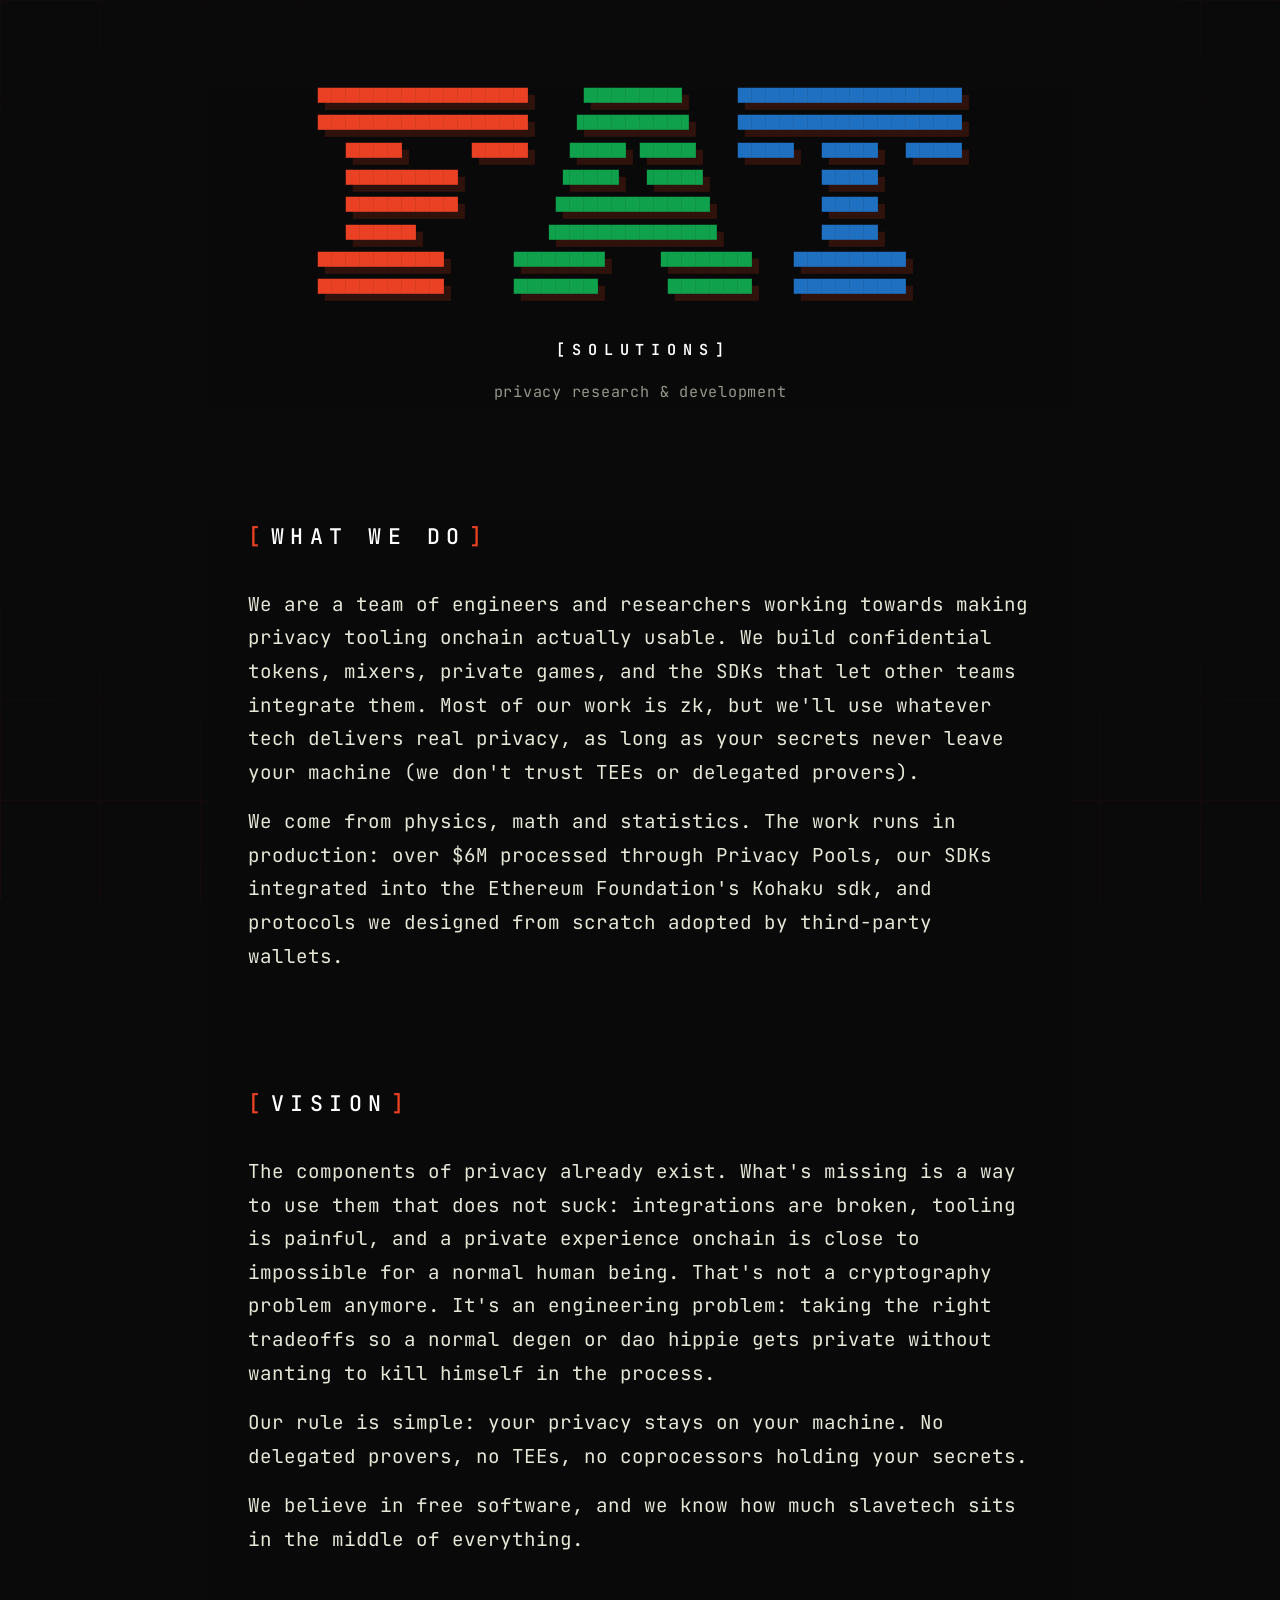
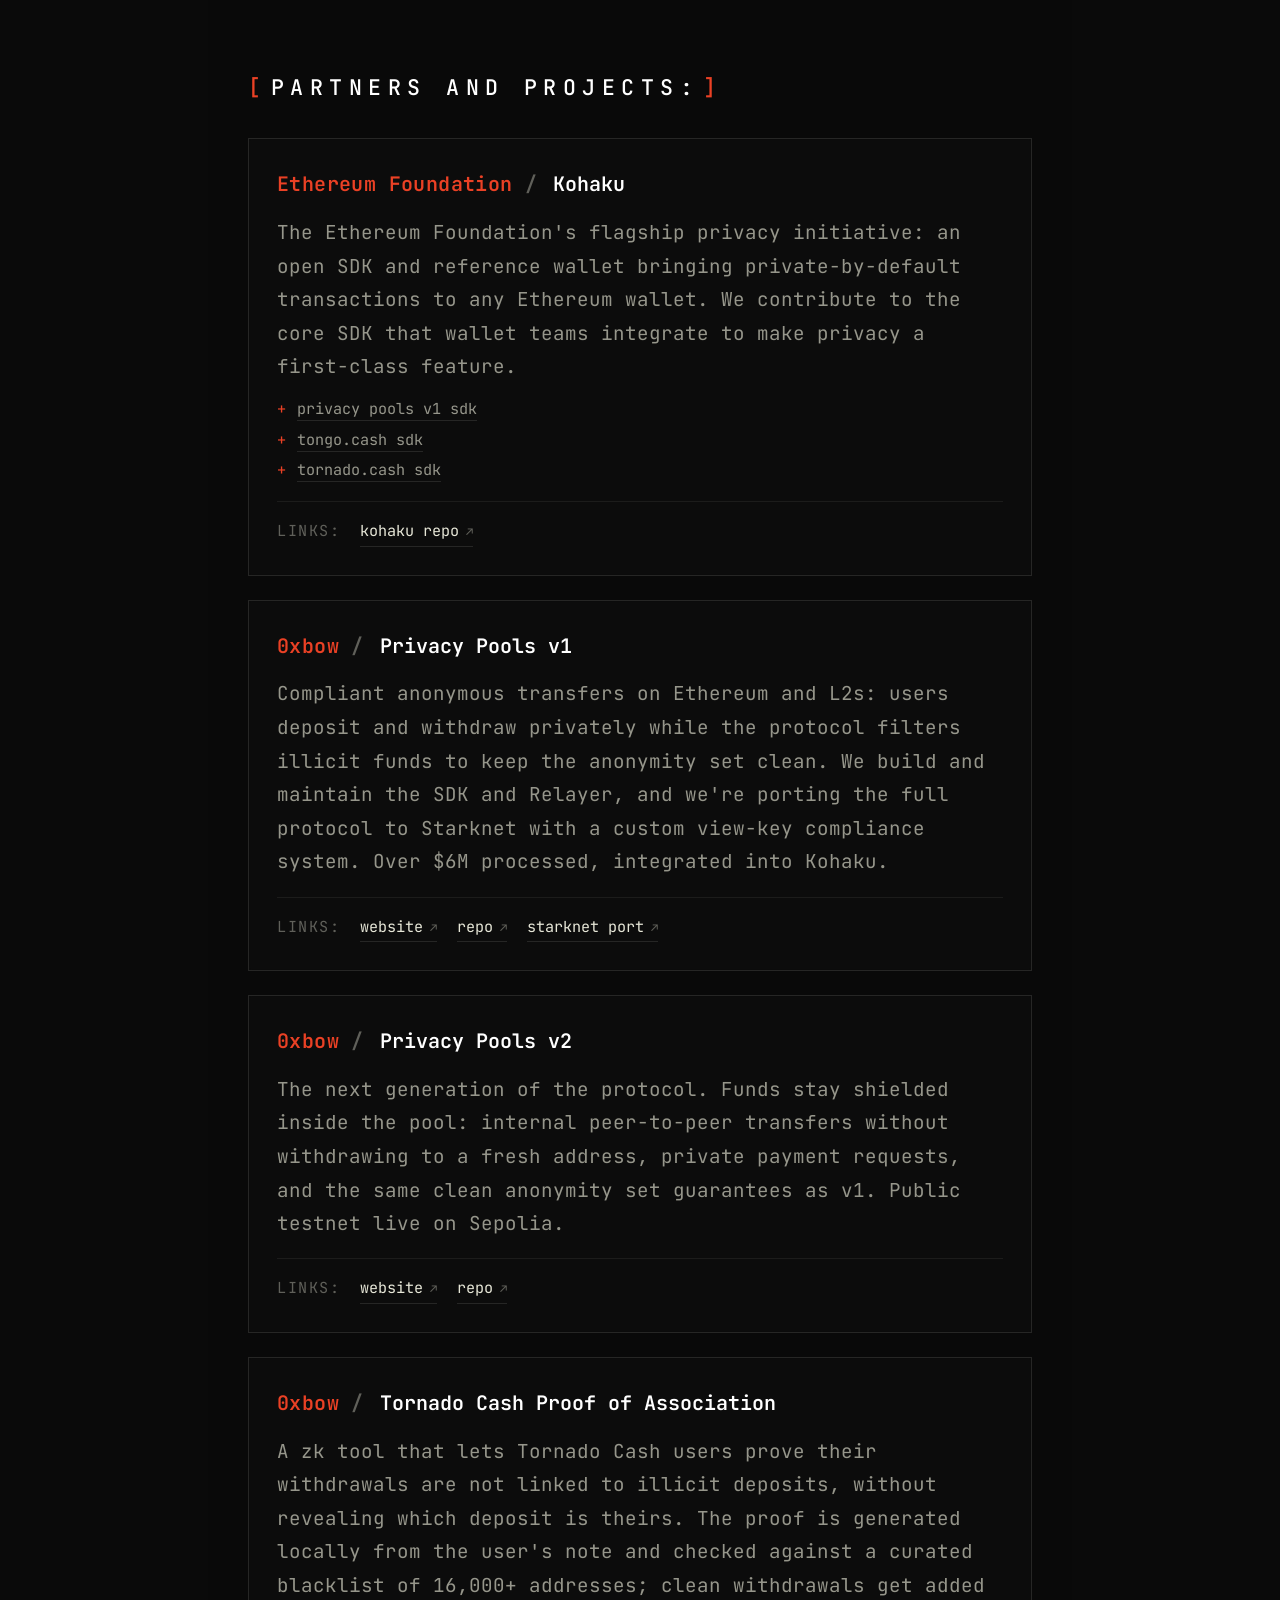
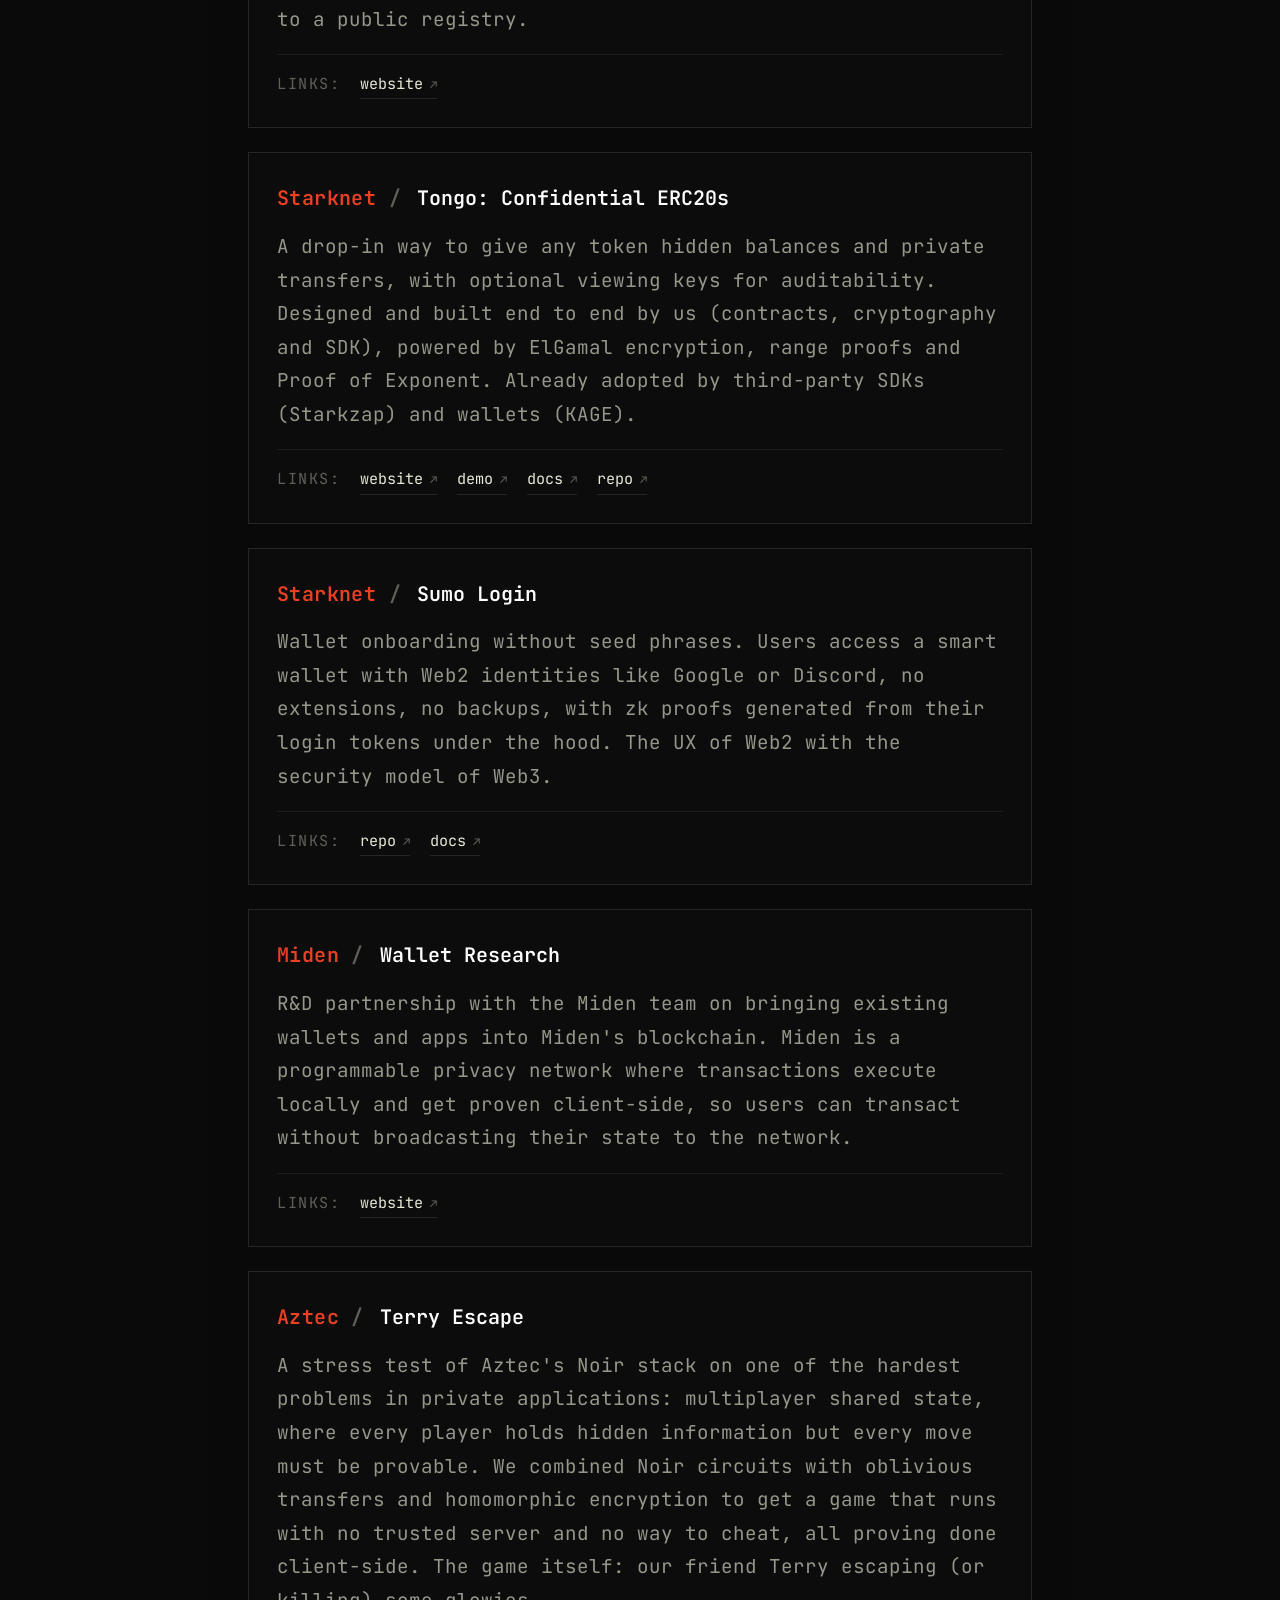
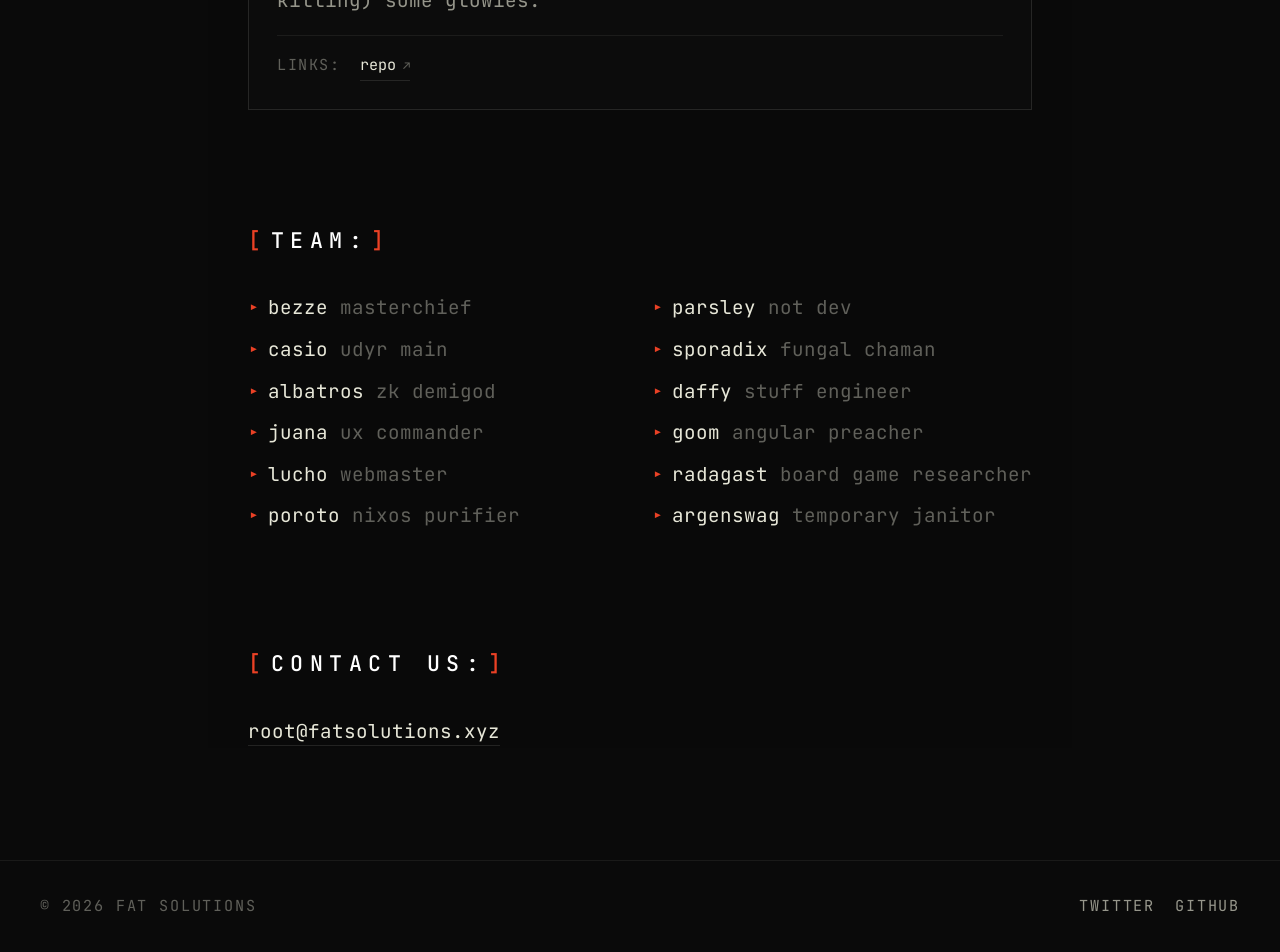
==== commit eb61eefa: "feat: branding and logos update" ====
--- a/index.html
+++ b/index.html
@@ -37,7 +37,7 @@
 
     <!-- Additional SEO signals -->
     <meta name="robots" content="index, follow">
-    <meta name="theme-color" content="#ff4d00">
+    <meta name="theme-color" content="#ea4125">
     <meta name="subject" content="Zero-Knowledge Cryptography and Blockchain Privacy">
     <meta name="classification" content="Technology, Cryptography, Blockchain, Privacy">
     <meta name="category" content="Zero-Knowledge Research and Development">
--- a/styles.css
+++ b/styles.css
@@ -2,13 +2,13 @@
 :root {
     --bg: #0a0a0a;
     --bg-raised: #101010;
-    --fg: #d6d6d2;
-    --fg-muted: #8f8f8a;
-    --fg-faint: #5c5c58;
-    --accent: #ff4d00;
-    --heading: #b9d3d7;
-    --line: rgba(214, 214, 210, 0.12);
-    --line-soft: rgba(214, 214, 210, 0.07);
+    --fg: #e7e7d8;
+    --fg-muted: #96968b;
+    --fg-faint: #60605a;
+    --accent: #ea4125;
+    --heading: #ffffff;
+    --line: rgba(231, 231, 216, 0.12);
+    --line-soft: rgba(231, 231, 216, 0.07);
 
     --text-sm: clamp(0.85rem, 0.8rem + 0.2vw, 0.95rem);
     --text-base: clamp(1.05rem, 1rem + 0.3vw, 1.2rem);
@@ -208,7 +208,7 @@
 }
 
 .project:hover {
-    border-color: rgba(255, 77, 0, 0.6);
+    border-color: rgba(234, 65, 37, 0.6);
 }
 
 .project-head {
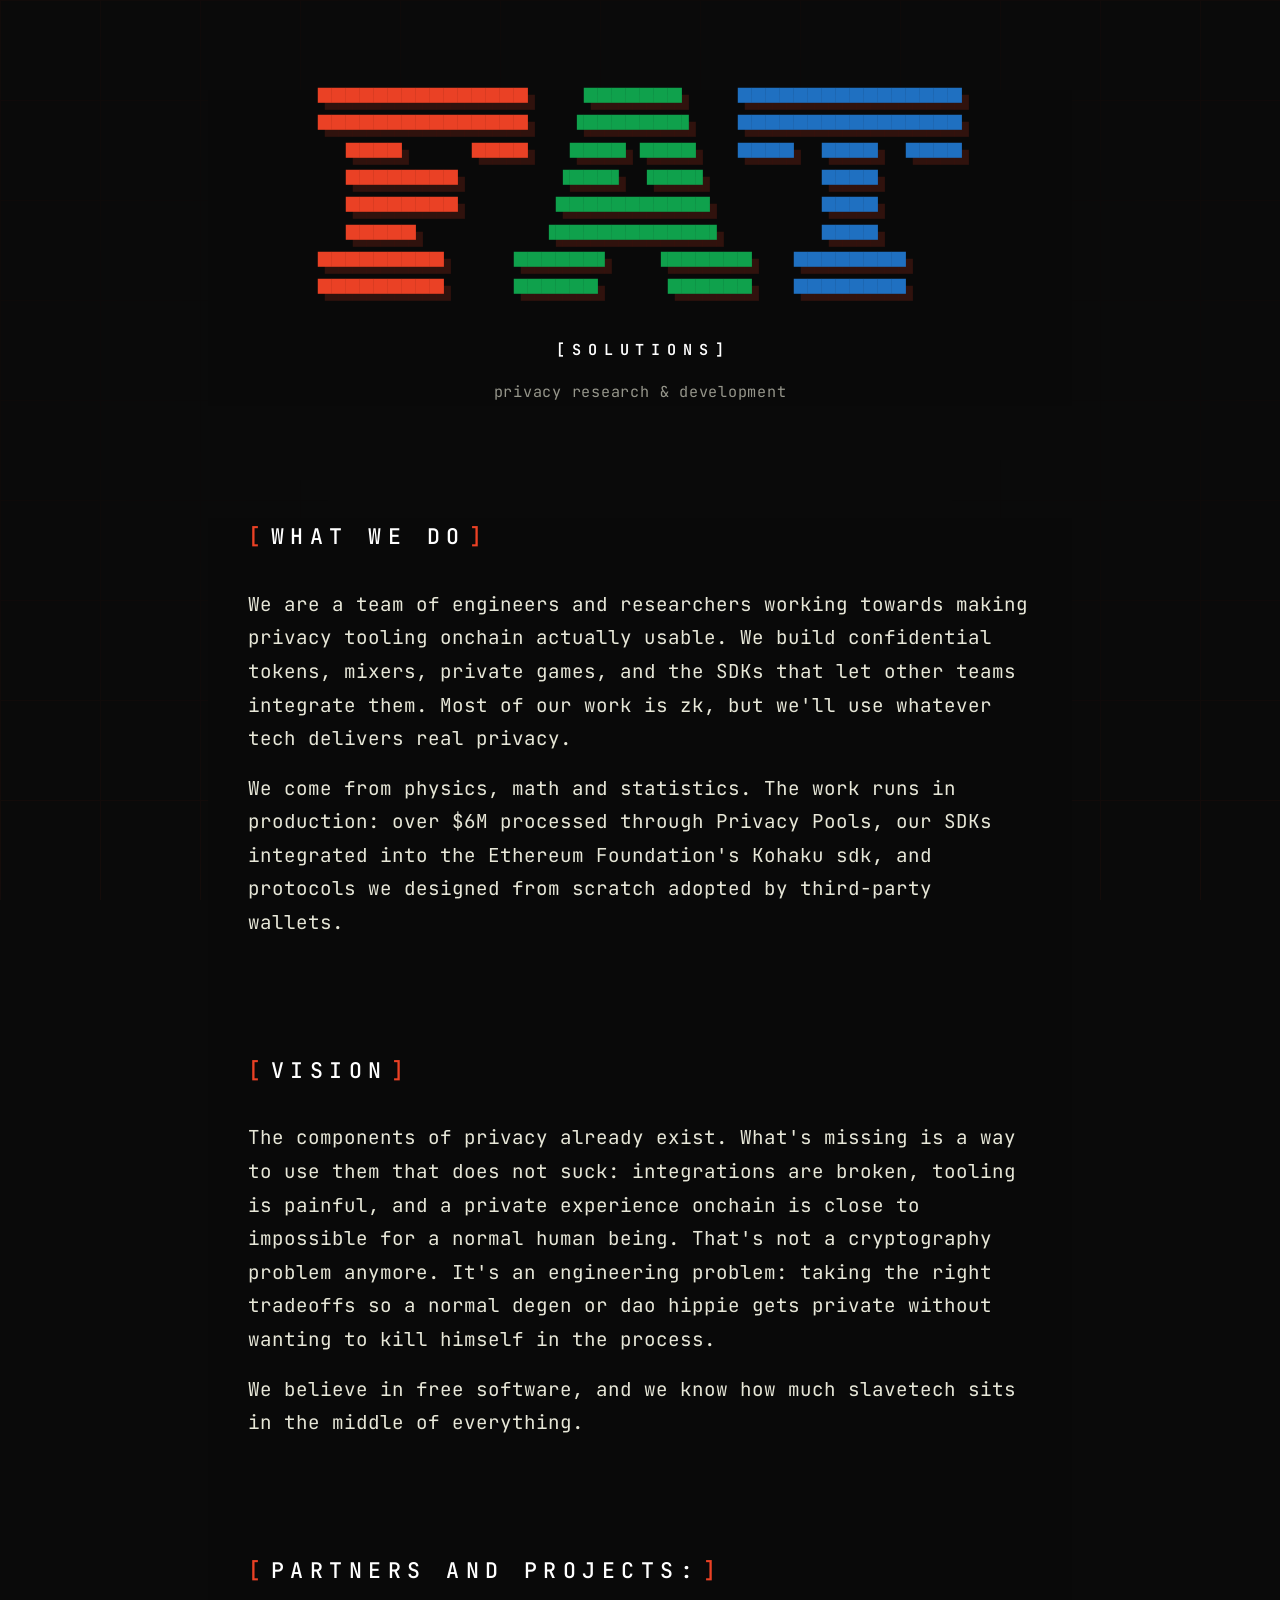
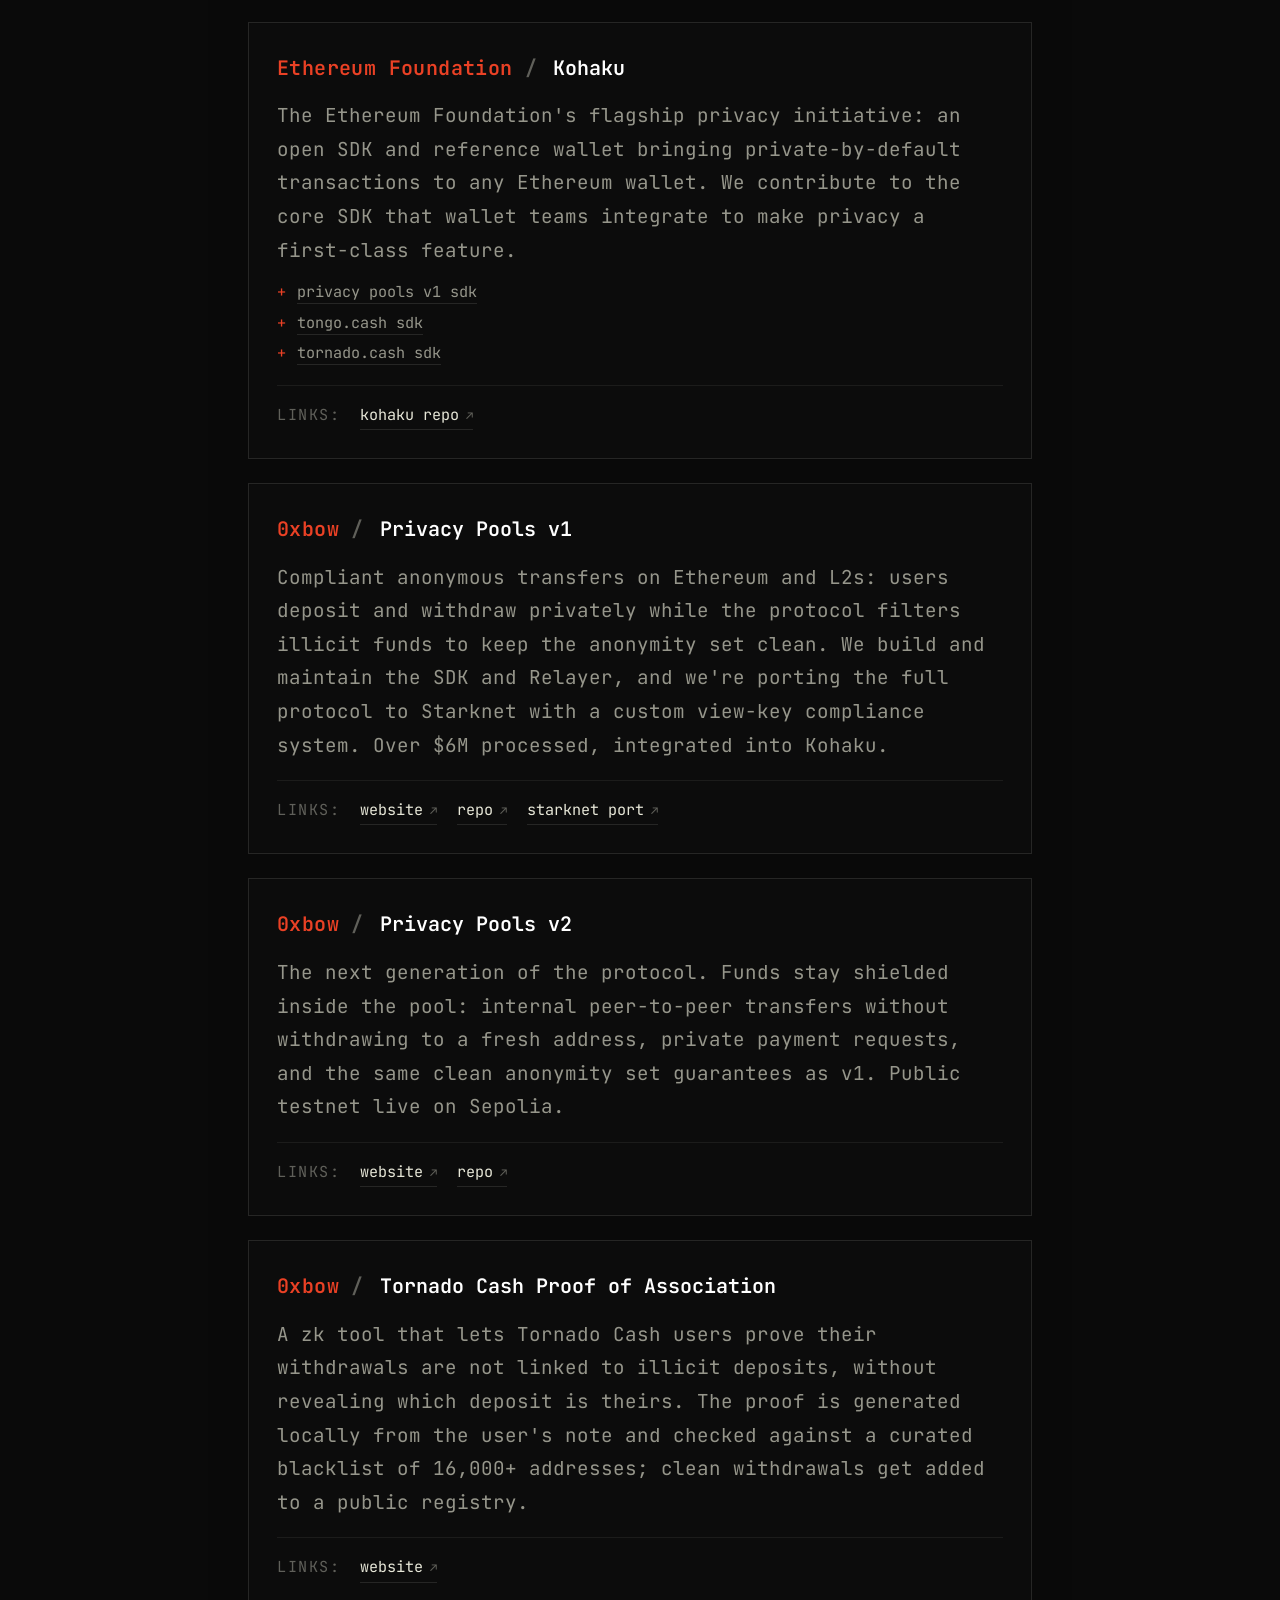
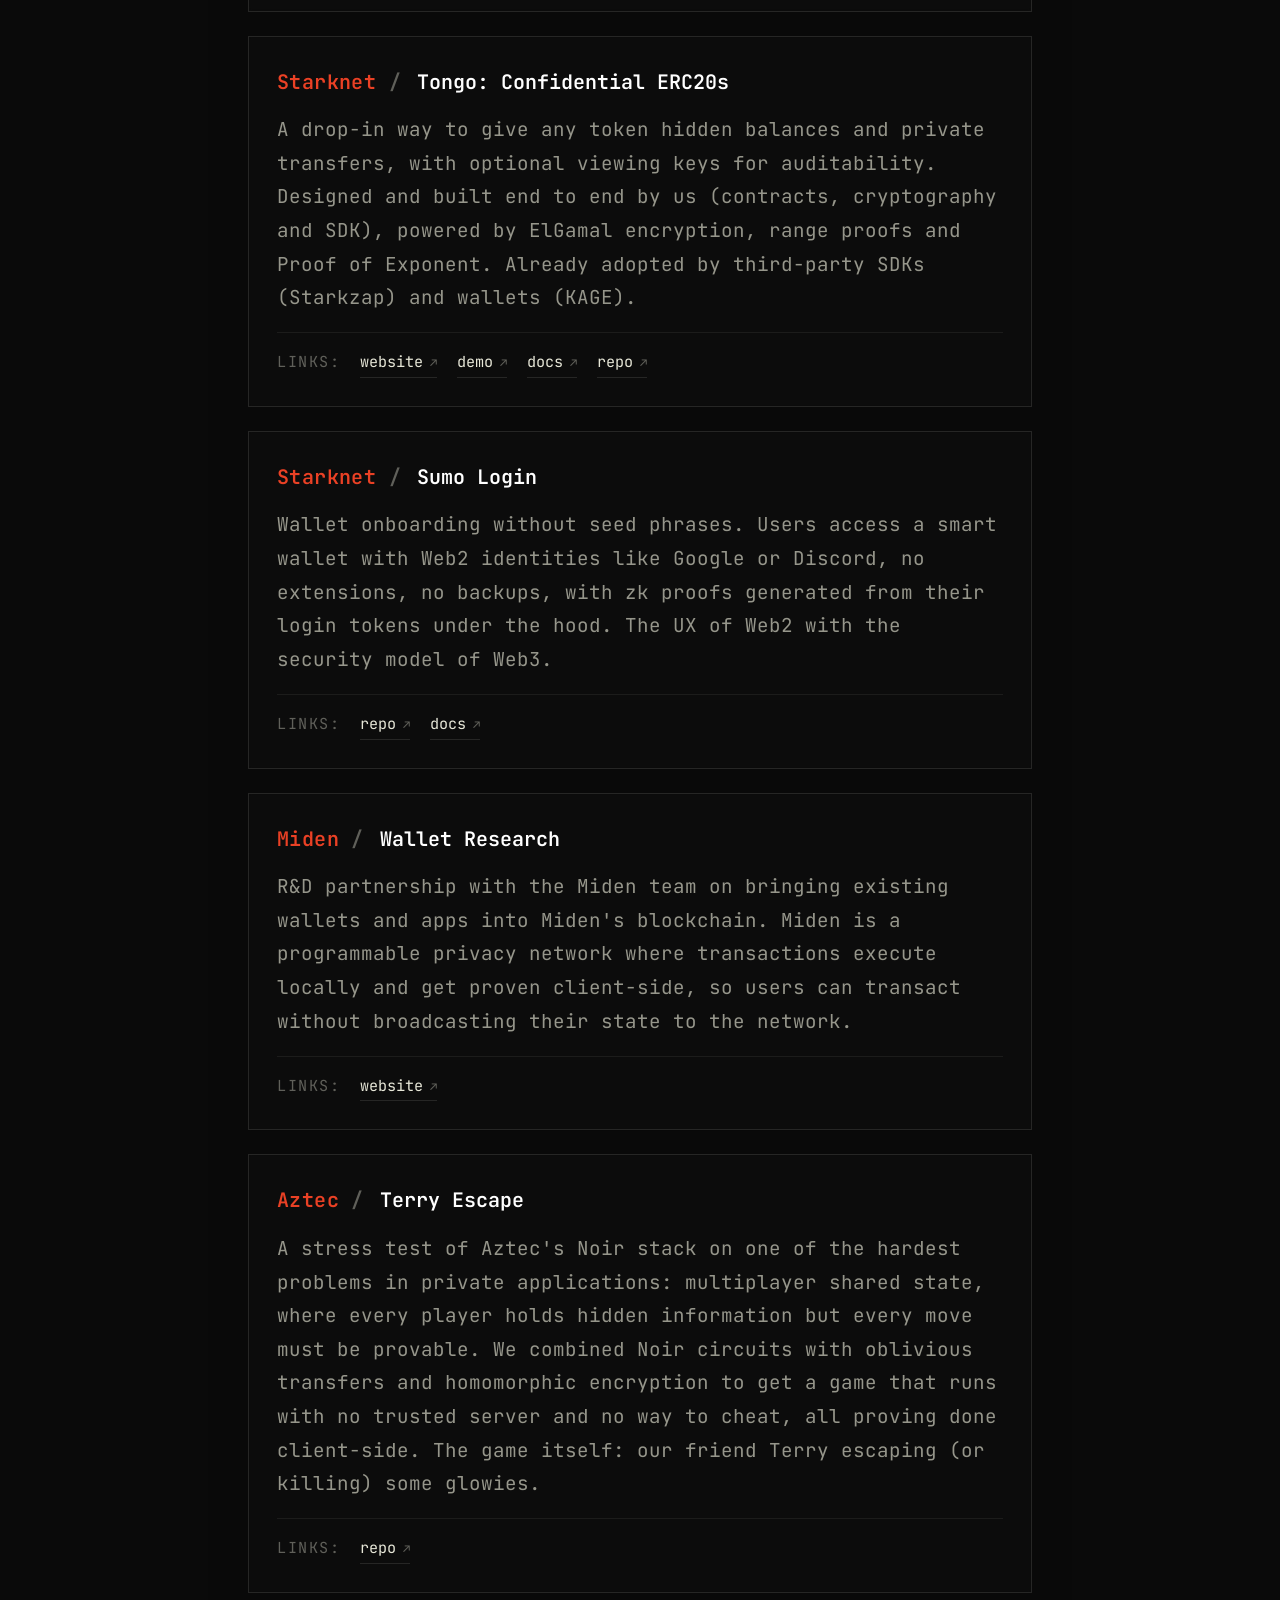
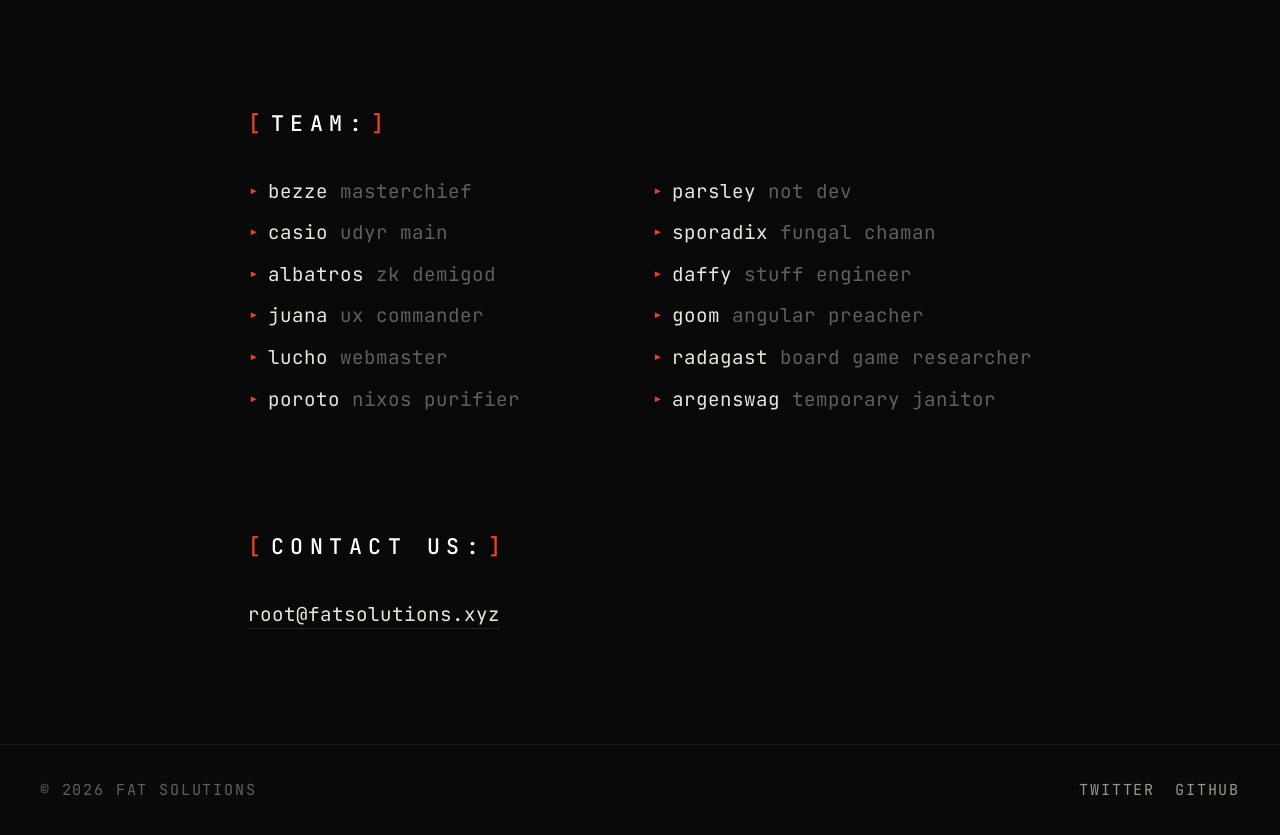
==== commit ed41697b: "feat: some lil CHANGES" ====
--- a/index.html
+++ b/index.html
@@ -7,9 +7,9 @@
     <meta name="viewport" content="width=device-width, initial-scale=1.0">
 
     <!-- SEO Core -->
-    <title>root@fat $_</title>
+    <title>root@fatso $_</title>
     <script>
-        const tabTitle = "root@fat $_";
+        const tabTitle = "root@fatso $_";
         let cursorVisible = true;
         setInterval(() => {
             document.title = cursorVisible ? tabTitle : tabTitle.replace(/_$/, ' ');
@@ -200,14 +200,13 @@
         <div id="text">
             <section class="section">
                 <h2>what we do</h2>
-                <p>We are a team of engineers and researchers working towards making privacy tooling onchain actually usable. We build confidential tokens, mixers, private games, and the SDKs that let other teams integrate them. Most of our work is zk, but we&#x27;ll use whatever tech delivers real privacy, as long as your secrets never leave your machine (we don&#x27;t trust TEEs or delegated provers).</p>
+                <p>We are a team of engineers and researchers working towards making privacy tooling onchain actually usable. We build confidential tokens, mixers, private games, and the SDKs that let other teams integrate them. Most of our work is zk, but we&#x27;ll use whatever tech delivers real privacy.</p>
                 <p>We come from physics, math and statistics. The work runs in production: over $6M processed through Privacy Pools, our SDKs integrated into the Ethereum Foundation&#x27;s Kohaku sdk, and protocols we designed from scratch adopted by third-party wallets.</p>
             </section>
 
             <section class="section">
                 <h2>vision</h2>
                 <p>The components of privacy already exist. What&#x27;s missing is a way to use them that does not suck: integrations are broken, tooling is painful, and a private experience onchain is close to impossible for a normal human being. That&#x27;s not a cryptography problem anymore. It&#x27;s an engineering problem: taking the right tradeoffs so a normal degen or dao hippie gets private without wanting to kill himself in the process.</p>
-                <p>Our rule is simple: your privacy stays on your machine. No delegated provers, no TEEs, no coprocessors holding your secrets.</p>
                 <p>We believe in free software, and we know how much slavetech sits in the middle of everything.</p>
             </section>
 
